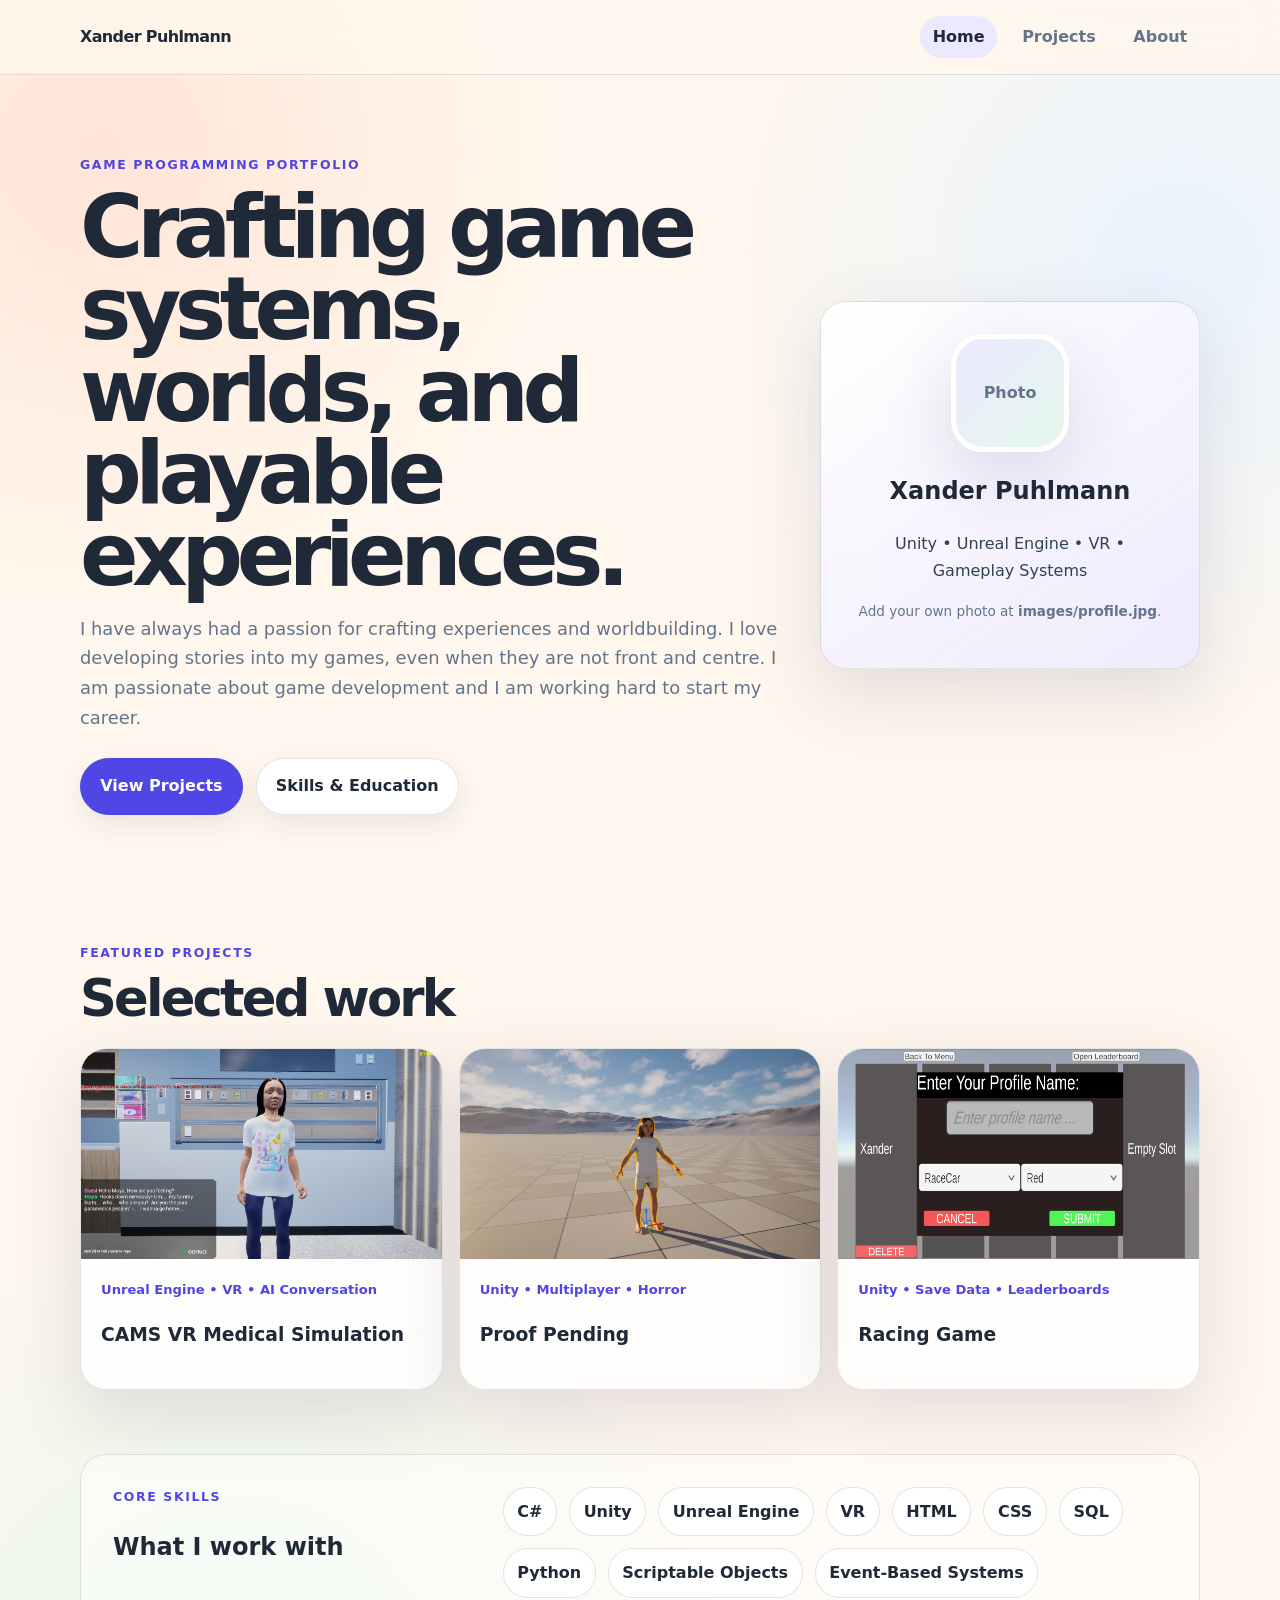
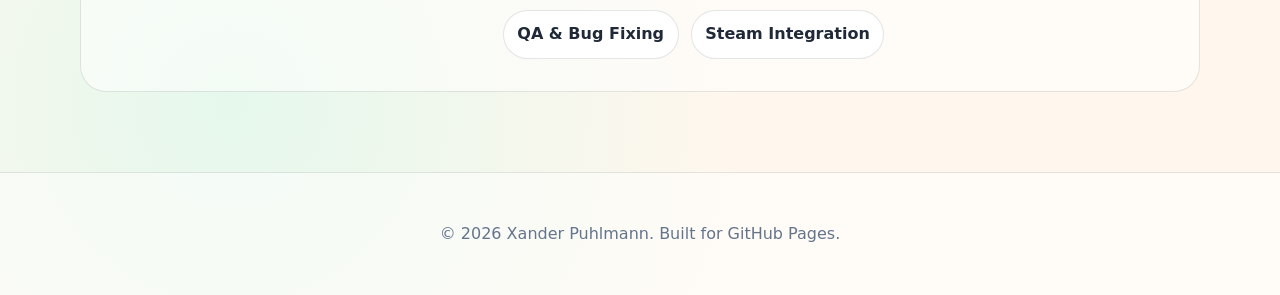
==== index.html @ f388b8b7 "Add files via upload" ====
<!DOCTYPE html>
<html lang="en">
<head>
  <meta charset="UTF-8" />
  <meta name="viewport" content="width=device-width, initial-scale=1.0" />
  <title>Xander Puhlmann | Game Programming Portfolio</title>
  <meta name="description" content="Game programming portfolio for Xander Puhlmann, featuring Unity, Unreal Engine, VR, multiplayer, and gameplay programming projects." />
  <link rel="stylesheet" href="styles.css" />
</head>
<body>
  <header class="site-header">
    <nav class="nav">
      <a class="logo" href="index.html">Xander Puhlmann</a>
      <button class="nav-toggle" aria-label="Toggle navigation">☰</button>
      <div class="nav-links">
        <a href="index.html" class="active">Home</a>
        <a href="projects.html">Projects</a>
        <a href="about.html">About</a>
      </div>
    </nav>
  </header>

  <main>
    <section class="hero">
      <div class="hero-copy">
        <p class="eyebrow">Game Programming Portfolio</p>
        <h1>Crafting game systems, worlds, and playable experiences.</h1>
        <p class="hero-text">
          I have always had a passion for crafting experiences and worldbuilding. I love developing stories
          into my games, even when they are not front and centre. I am passionate about game development and
          I am working hard to start my career.
        </p>
        <div class="button-row">
          <a class="button primary" href="projects.html">View Projects</a>
          <a class="button secondary" href="about.html">Skills & Education</a>
        </div>
      </div>

      <aside class="hero-panel">
        <div class="profile-photo">
          <img src="images/profile.jpg" alt="Photo of Xander Puhlmann" />
        </div>
        <h2>Xander Puhlmann</h2>
        <p>Unity • Unreal Engine • VR • Gameplay Systems</p>
        <p class="photo-note">Add your own photo at <strong>images/profile.jpg</strong>.</p>
      </aside>
    </section>

    <section class="section">
      <div class="section-heading">
        <p class="eyebrow">Featured Projects</p>
        <h2>Selected work</h2>
      </div>

      <div class="feature-grid">
        <a class="feature-card" href="projects.html#cams">
          <img src="images/portfolio-image-1.png" alt="CAMS VR Medical Simulation preview" />
          <div>
            <p class="tag">Unreal Engine • VR • AI Conversation</p>
            <h3>CAMS VR Medical Simulation</h3>
          </div>
        </a>

        <a class="feature-card" href="projects.html#proof-pending">
          <img src="images/portfolio-image-2.png" alt="Proof Pending game demo preview" />
          <div>
            <p class="tag">Unity • Multiplayer • Horror</p>
            <h3>Proof Pending</h3>
          </div>
        </a>

        <a class="feature-card" href="projects.html#racing">
          <img src="images/portfolio-image-6.png" alt="Racing game preview" />
          <div>
            <p class="tag">Unity • Save Data • Leaderboards</p>
            <h3>Racing Game</h3>
          </div>
        </a>
      </div>
    </section>

    <section class="section skill-preview">
      <div>
        <p class="eyebrow">Core Skills</p>
        <h2>What I work with</h2>
      </div>
      <div class="pill-grid">
        <span>C#</span>
        <span>Unity</span>
        <span>Unreal Engine</span>
        <span>VR</span>
        <span>HTML</span>
        <span>CSS</span>
        <span>SQL</span>
        <span>Python</span>
        <span>Scriptable Objects</span>
        <span>Event-Based Systems</span>
        <span>QA & Bug Fixing</span>
        <span>Steam Integration</span>
      </div>
    </section>
  </main>

  <footer class="site-footer">
    <p>© <span id="year"></span> Xander Puhlmann. Built for GitHub Pages.</p>
  </footer>

  <script src="script.js"></script>
</body>
</html>
---- styles.css ----
:root {
  --cream: #fff7ed;
  --paper: #ffffff;
  --lavender: #ece9ff;
  --sky: #e8f4ff;
  --mint: #e4f8ec;
  --peach: #ffe4d6;
  --ink: #1f2937;
  --text: #334155;
  --muted: #64748b;
  --accent: #6d5dfc;
  --accent-dark: #4f46e5;
  --dark: #111827;
  --border: rgba(31, 41, 55, 0.12);
  --shadow: 0 24px 70px rgba(61, 53, 108, 0.14);
  --radius: 26px;
  --max: 1160px;
}

* { box-sizing: border-box; }

html { scroll-behavior: smooth; }

body {
  margin: 0;
  font-family: Inter, ui-sans-serif, system-ui, -apple-system, BlinkMacSystemFont, "Segoe UI", sans-serif;
  background:
    radial-gradient(circle at 8% 8%, rgba(255, 228, 214, 0.95), transparent 28rem),
    radial-gradient(circle at 92% 14%, rgba(232, 244, 255, 0.95), transparent 30rem),
    radial-gradient(circle at 18% 90%, rgba(228, 248, 236, 0.95), transparent 32rem),
    var(--cream);
  color: var(--text);
  line-height: 1.65;
}

a { color: inherit; text-decoration: none; }

.site-header {
  position: sticky;
  top: 0;
  z-index: 20;
  background: rgba(255, 247, 237, 0.82);
  backdrop-filter: blur(18px);
  border-bottom: 1px solid var(--border);
}

.nav {
  max-width: var(--max);
  margin: 0 auto;
  padding: 1rem 1.25rem;
  display: flex;
  align-items: center;
  justify-content: space-between;
}

.logo {
  font-weight: 900;
  color: var(--ink);
  letter-spacing: -0.04em;
}

.nav-links {
  display: flex;
  align-items: center;
  gap: 0.75rem;
}

.nav-links a {
  color: var(--muted);
  font-weight: 800;
  border-radius: 999px;
  padding: 0.5rem 0.8rem;
}

.nav-links a:hover,
.nav-links a.active {
  color: var(--ink);
  background: var(--lavender);
}

.nav-toggle {
  display: none;
  border: 1px solid var(--border);
  background: var(--paper);
  border-radius: 12px;
  padding: 0.45rem 0.7rem;
  color: var(--ink);
  font-size: 1.1rem;
}

main {
  max-width: var(--max);
  margin: 0 auto;
  padding: 0 1.25rem;
}

.hero {
  min-height: 82vh;
  display: grid;
  grid-template-columns: minmax(0, 1.35fr) 380px;
  align-items: center;
  gap: 2rem;
  padding: 5rem 0 4rem;
}

.eyebrow {
  color: var(--accent-dark);
  text-transform: uppercase;
  letter-spacing: 0.13em;
  font-weight: 900;
  font-size: 0.78rem;
  margin: 0 0 0.6rem;
}

h1, h2, h3 { color: var(--ink); }

.hero h1,
.page-header h1 {
  font-size: clamp(2.5rem, 7vw, 5.4rem);
  line-height: 0.95;
  letter-spacing: -0.075em;
  margin: 0;
}

.hero-text,
.page-header p {
  max-width: 780px;
  font-size: 1.12rem;
  color: var(--muted);
}

.button-row {
  display: flex;
  gap: 0.8rem;
  flex-wrap: wrap;
  margin-top: 1.6rem;
}

.button {
  display: inline-flex;
  align-items: center;
  justify-content: center;
  border-radius: 999px;
  padding: 0.9rem 1.2rem;
  font-weight: 900;
  border: 1px solid var(--border);
  box-shadow: 0 10px 24px rgba(31, 41, 55, 0.08);
  transition: transform 0.2s ease, box-shadow 0.2s ease;
}

.button:hover {
  transform: translateY(-2px);
  box-shadow: 0 18px 38px rgba(31, 41, 55, 0.12);
}

.button.primary {
  color: white;
  background: var(--accent-dark);
  border-color: var(--accent-dark);
}

.button.secondary {
  color: var(--ink);
  background: var(--paper);
}

.hero-panel,
.feature-card,
.project-detail,
.about-card,
.skill-card {
  border: 1px solid var(--border);
  border-radius: var(--radius);
  background: rgba(255, 255, 255, 0.82);
  box-shadow: var(--shadow);
}

.hero-panel {
  padding: 2rem;
  text-align: center;
  background: linear-gradient(145deg, rgba(255,255,255,0.92), rgba(236,233,255,0.85));
}

.profile-photo {
  width: 118px;
  height: 118px;
  margin: 0 auto 1rem;
  border-radius: 32px;
  overflow: hidden;
  border: 5px solid white;
  background: linear-gradient(135deg, var(--lavender), var(--mint));
  box-shadow: var(--shadow);
  position: relative;
}

.profile-photo::after {
  content: "Photo";
  position: absolute;
  inset: 0;
  display: grid;
  place-items: center;
  color: var(--muted);
  font-weight: 900;
  z-index: 0;
}

.profile-photo img {
  width: 100%;
  height: 100%;
  object-fit: cover;
  position: relative;
  z-index: 1;
}

.profile-photo img[src="images/profile.jpg"] {
  opacity: 0;
}

.photo-note {
  font-size: 0.85rem;
  color: var(--muted);
}

.section {
  padding: 4rem 0;
}

.section-heading {
  margin-bottom: 1.5rem;
}

.section-heading h2 {
  font-size: clamp(2rem, 4vw, 3.2rem);
  line-height: 1;
  letter-spacing: -0.055em;
  margin: 0;
}

.feature-grid {
  display: grid;
  grid-template-columns: repeat(3, 1fr);
  gap: 1rem;
}

.feature-card {
  overflow: hidden;
  transition: transform 0.2s ease;
}

.feature-card:hover {
  transform: translateY(-4px);
}

.feature-card img {
  width: 100%;
  height: 210px;
  object-fit: cover;
  display: block;
}

.feature-card div {
  padding: 1.25rem;
}

.tag {
  color: var(--accent-dark);
  font-weight: 900;
  font-size: 0.82rem;
  margin: 0 0 0.35rem;
}

.skill-preview {
  display: grid;
  grid-template-columns: 0.7fr 1.3fr;
  gap: 2rem;
  align-items: start;
  background: rgba(255, 255, 255, 0.55);
  border: 1px solid var(--border);
  border-radius: var(--radius);
  padding: 2rem;
  margin-bottom: 5rem;
}

.pill-grid {
  display: flex;
  flex-wrap: wrap;
  gap: 0.75rem;
}

.pill-grid span {
  background: white;
  border: 1px solid var(--border);
  color: var(--ink);
  padding: 0.65rem 0.85rem;
  border-radius: 999px;
  font-weight: 800;
}

.page-header {
  padding: 5rem 0 2rem;
}

.project-list {
  display: grid;
  gap: 2rem;
  padding: 2rem 0 5rem;
}

.project-detail {
  display: grid;
  grid-template-columns: 1fr 1fr;
  gap: 0;
  overflow: hidden;
}

.project-detail.reverse .project-media {
  order: 2;
}

.project-media {
  display: grid;
  grid-template-columns: 1fr;
  gap: 0.7rem;
  padding: 1rem;
  background: linear-gradient(135deg, var(--sky), var(--lavender));
}

.project-media img {
  width: 100%;
  height: 245px;
  object-fit: cover;
  border-radius: 18px;
  border: 1px solid var(--border);
}

.project-media.single img {
  height: 100%;
  min-height: 420px;
}

.project-copy {
  padding: 2rem;
}

.project-copy h2 {
  font-size: clamp(1.8rem, 3vw, 2.8rem);
  letter-spacing: -0.05em;
  line-height: 1;
  margin: 0 0 1rem;
}

.project-copy p,
.project-copy li {
  color: var(--muted);
}

.project-points {
  padding-left: 1.2rem;
}

.two-column {
  display: grid;
  grid-template-columns: 1fr 1fr;
  gap: 1.5rem;
}

.about-card {
  padding: 2rem;
}

.dark-card {
  background: linear-gradient(145deg, #111827, #263142);
}

.dark-card h2,
.dark-card p {
  color: white;
}

.dark-card p:not(.eyebrow) {
  color: #dbe4ef;
}

.skill-grid {
  display: grid;
  grid-template-columns: repeat(3, 1fr);
  gap: 1rem;
}

.skill-card {
  padding: 1.35rem;
}

.skill-card:nth-child(3n+1) { background: rgba(232, 244, 255, 0.88); }
.skill-card:nth-child(3n+2) { background: rgba(255, 228, 214, 0.88); }
.skill-card:nth-child(3n+3) { background: rgba(228, 248, 236, 0.88); }

.skill-card h3 {
  margin-top: 0;
}

.skill-card p {
  color: var(--muted);
}

.site-footer {
  text-align: center;
  color: var(--muted);
  border-top: 1px solid var(--border);
  padding: 2rem 1rem;
  background: rgba(255,255,255,0.55);
}

@media (max-width: 900px) {
  .hero,
  .feature-grid,
  .skill-preview,
  .project-detail,
  .two-column,
  .skill-grid {
    grid-template-columns: 1fr;
  }

  .project-detail.reverse .project-media {
    order: 0;
  }

  .hero {
    min-height: auto;
    padding: 3rem 0;
  }

  .project-media.single img {
    min-height: 260px;
  }

  .nav-toggle {
    display: block;
  }

  .nav-links {
    display: none;
    position: absolute;
    right: 1rem;
    top: 4.25rem;
    flex-direction: column;
    align-items: stretch;
    background: white;
    border: 1px solid var(--border);
    border-radius: 16px;
    padding: 0.6rem;
    min-width: 180px;
    box-shadow: var(--shadow);
  }

  .nav-links.open {
    display: flex;
  }
}
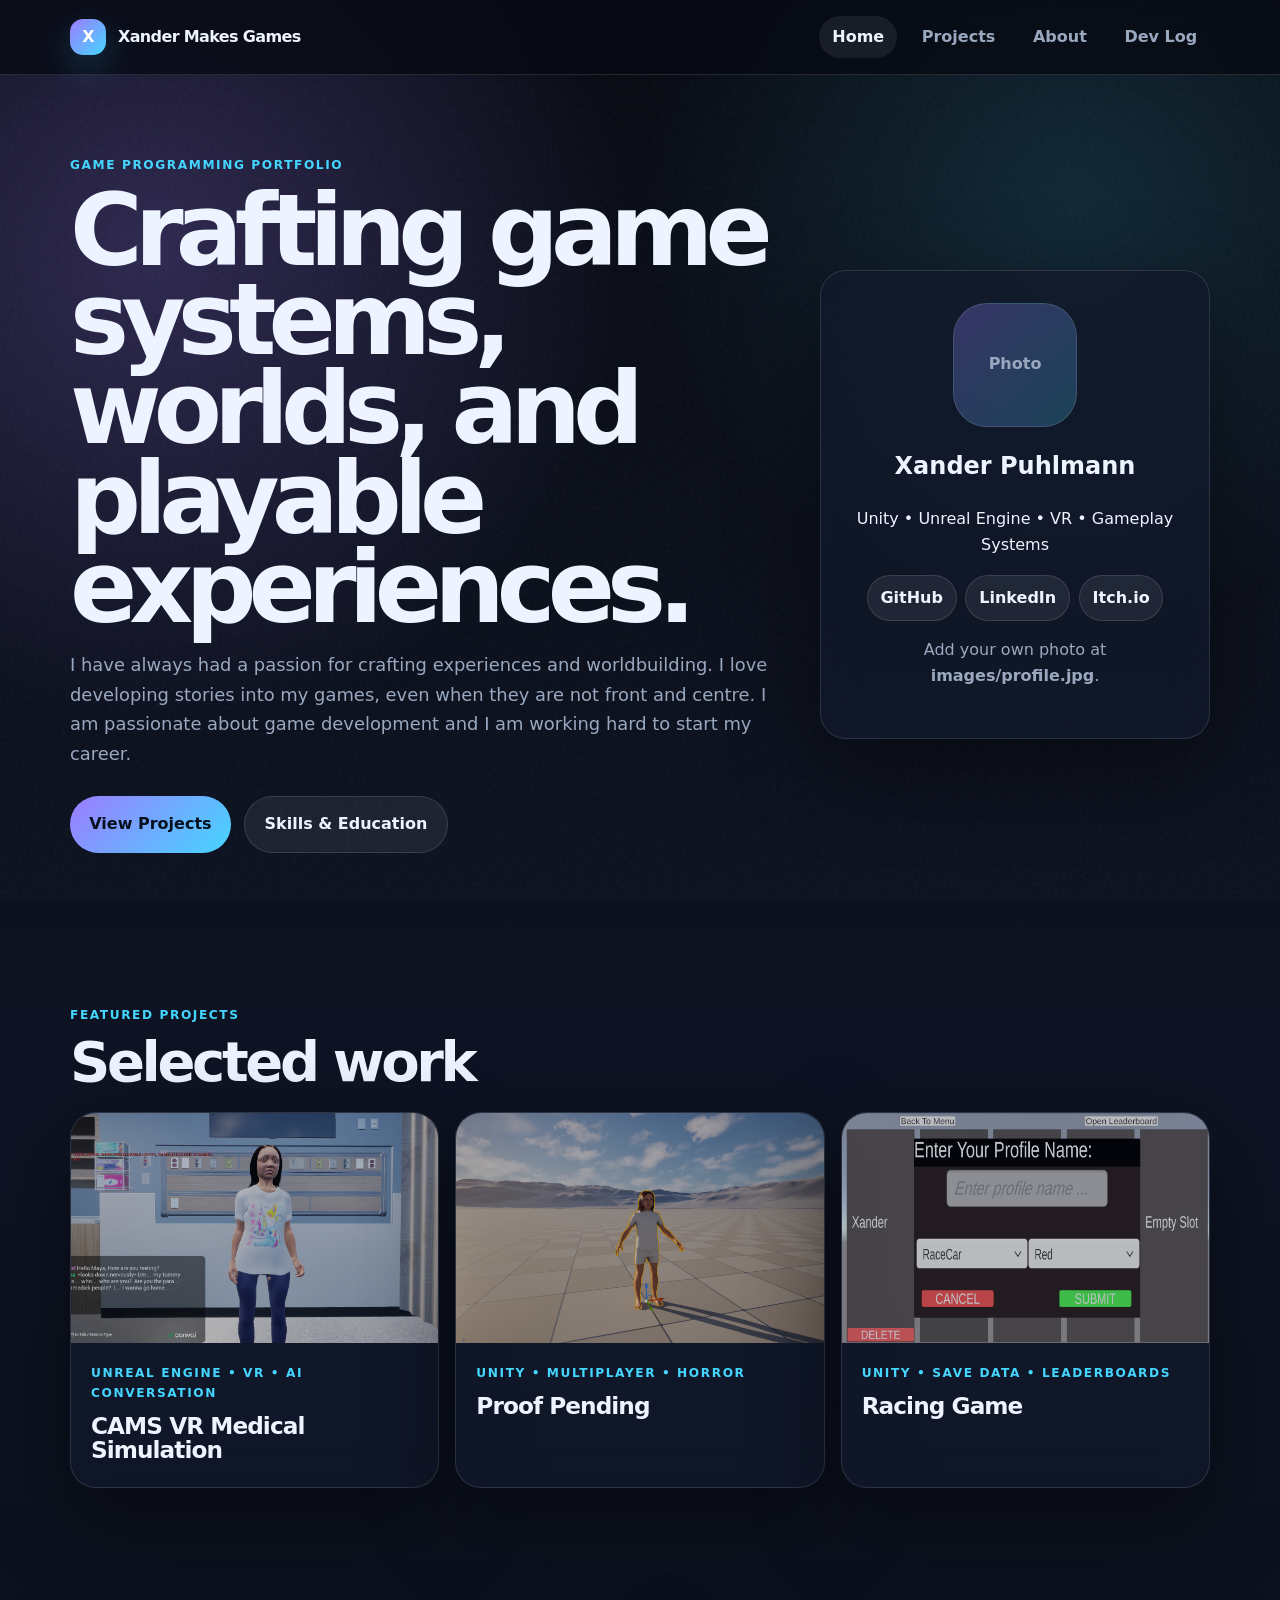
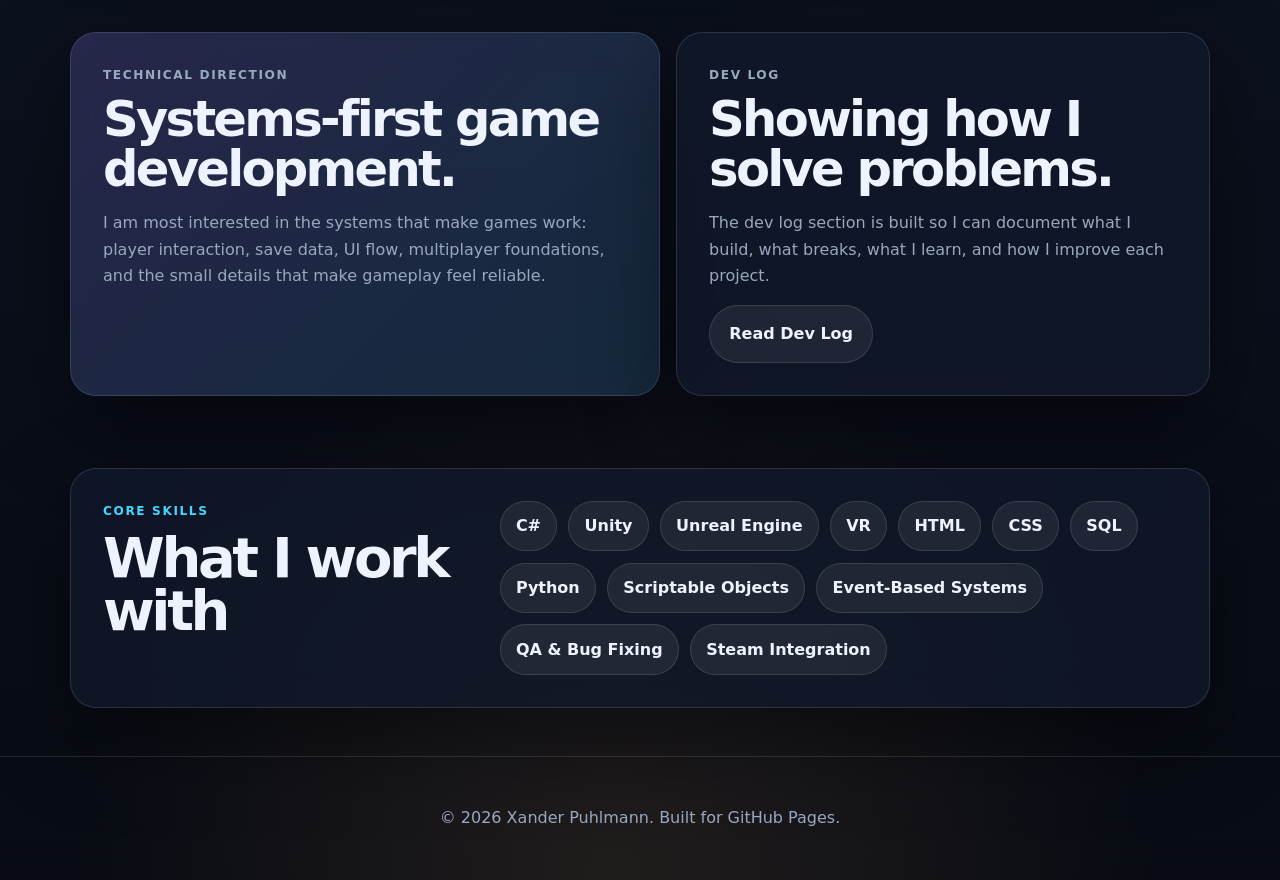
==== commit 4f95dfa6: "fixed" ====
--- a/index.html
+++ b/index.html
@@ -8,20 +8,22 @@
   <link rel="stylesheet" href="styles.css" />
 </head>
 <body>
+  <div class="noise"></div>
   <header class="site-header">
     <nav class="nav">
-      <a class="logo" href="index.html">Xander Puhlmann</a>
+      <a class="logo" href="index.html"><span class="logo-mark">X</span><span>Xander Makes Games</span></a>
       <button class="nav-toggle" aria-label="Toggle navigation">☰</button>
       <div class="nav-links">
         <a href="index.html" class="active">Home</a>
         <a href="projects.html">Projects</a>
         <a href="about.html">About</a>
+        <a href="devlog.html">Dev Log</a>
       </div>
     </nav>
   </header>
 
   <main>
-    <section class="hero">
+    <section class="hero cinematic reveal">
       <div class="hero-copy">
         <p class="eyebrow">Game Programming Portfolio</p>
         <h1>Crafting game systems, worlds, and playable experiences.</h1>
@@ -42,6 +44,7 @@
         </div>
         <h2>Xander Puhlmann</h2>
         <p>Unity • Unreal Engine • VR • Gameplay Systems</p>
+        <div class="profile-links"><a href="#">GitHub</a><a href="#">LinkedIn</a><a href="#">Itch.io</a></div>
         <p class="photo-note">Add your own photo at <strong>images/profile.jpg</strong>.</p>
       </aside>
     </section>
@@ -79,7 +82,21 @@
       </div>
     </section>
 
-    <section class="section skill-preview">
+    <section class="section two-panel reveal">
+      <div class="panel dark-panel">
+        <p class="eyebrow">Technical Direction</p>
+        <h2>Systems-first game development.</h2>
+        <p>I am most interested in the systems that make games work: player interaction, save data, UI flow, multiplayer foundations, and the small details that make gameplay feel reliable.</p>
+      </div>
+      <div class="panel">
+        <p class="eyebrow">Dev Log</p>
+        <h2>Showing how I solve problems.</h2>
+        <p>The dev log section is built so I can document what I build, what breaks, what I learn, and how I improve each project.</p>
+        <a class="button secondary" href="devlog.html">Read Dev Log</a>
+      </div>
+    </section>
+
+    <section class="section skill-preview reveal">
       <div>
         <p class="eyebrow">Core Skills</p>
         <h2>What I work with</h2>
--- a/styles.css
+++ b/styles.css
@@ -1,459 +1 @@
-:root {
-  --cream: #fff7ed;
-  --paper: #ffffff;
-  --lavender: #ece9ff;
-  --sky: #e8f4ff;
-  --mint: #e4f8ec;
-  --peach: #ffe4d6;
-  --ink: #1f2937;
-  --text: #334155;
-  --muted: #64748b;
-  --accent: #6d5dfc;
-  --accent-dark: #4f46e5;
-  --dark: #111827;
-  --border: rgba(31, 41, 55, 0.12);
-  --shadow: 0 24px 70px rgba(61, 53, 108, 0.14);
-  --radius: 26px;
-  --max: 1160px;
-}
-
-* { box-sizing: border-box; }
-
-html { scroll-behavior: smooth; }
-
-body {
-  margin: 0;
-  font-family: Inter, ui-sans-serif, system-ui, -apple-system, BlinkMacSystemFont, "Segoe UI", sans-serif;
-  background:
-    radial-gradient(circle at 8% 8%, rgba(255, 228, 214, 0.95), transparent 28rem),
-    radial-gradient(circle at 92% 14%, rgba(232, 244, 255, 0.95), transparent 30rem),
-    radial-gradient(circle at 18% 90%, rgba(228, 248, 236, 0.95), transparent 32rem),
-    var(--cream);
-  color: var(--text);
-  line-height: 1.65;
-}
-
-a { color: inherit; text-decoration: none; }
-
-.site-header {
-  position: sticky;
-  top: 0;
-  z-index: 20;
-  background: rgba(255, 247, 237, 0.82);
-  backdrop-filter: blur(18px);
-  border-bottom: 1px solid var(--border);
-}
-
-.nav {
-  max-width: var(--max);
-  margin: 0 auto;
-  padding: 1rem 1.25rem;
-  display: flex;
-  align-items: center;
-  justify-content: space-between;
-}
-
-.logo {
-  font-weight: 900;
-  color: var(--ink);
-  letter-spacing: -0.04em;
-}
-
-.nav-links {
-  display: flex;
-  align-items: center;
-  gap: 0.75rem;
-}
-
-.nav-links a {
-  color: var(--muted);
-  font-weight: 800;
-  border-radius: 999px;
-  padding: 0.5rem 0.8rem;
-}
-
-.nav-links a:hover,
-.nav-links a.active {
-  color: var(--ink);
-  background: var(--lavender);
-}
-
-.nav-toggle {
-  display: none;
-  border: 1px solid var(--border);
-  background: var(--paper);
-  border-radius: 12px;
-  padding: 0.45rem 0.7rem;
-  color: var(--ink);
-  font-size: 1.1rem;
-}
-
-main {
-  max-width: var(--max);
-  margin: 0 auto;
-  padding: 0 1.25rem;
-}
-
-.hero {
-  min-height: 82vh;
-  display: grid;
-  grid-template-columns: minmax(0, 1.35fr) 380px;
-  align-items: center;
-  gap: 2rem;
-  padding: 5rem 0 4rem;
-}
-
-.eyebrow {
-  color: var(--accent-dark);
-  text-transform: uppercase;
-  letter-spacing: 0.13em;
-  font-weight: 900;
-  font-size: 0.78rem;
-  margin: 0 0 0.6rem;
-}
-
-h1, h2, h3 { color: var(--ink); }
-
-.hero h1,
-.page-header h1 {
-  font-size: clamp(2.5rem, 7vw, 5.4rem);
-  line-height: 0.95;
-  letter-spacing: -0.075em;
-  margin: 0;
-}
-
-.hero-text,
-.page-header p {
-  max-width: 780px;
-  font-size: 1.12rem;
-  color: var(--muted);
-}
-
-.button-row {
-  display: flex;
-  gap: 0.8rem;
-  flex-wrap: wrap;
-  margin-top: 1.6rem;
-}
-
-.button {
-  display: inline-flex;
-  align-items: center;
-  justify-content: center;
-  border-radius: 999px;
-  padding: 0.9rem 1.2rem;
-  font-weight: 900;
-  border: 1px solid var(--border);
-  box-shadow: 0 10px 24px rgba(31, 41, 55, 0.08);
-  transition: transform 0.2s ease, box-shadow 0.2s ease;
-}
-
-.button:hover {
-  transform: translateY(-2px);
-  box-shadow: 0 18px 38px rgba(31, 41, 55, 0.12);
-}
-
-.button.primary {
-  color: white;
-  background: var(--accent-dark);
-  border-color: var(--accent-dark);
-}
-
-.button.secondary {
-  color: var(--ink);
-  background: var(--paper);
-}
-
-.hero-panel,
-.feature-card,
-.project-detail,
-.about-card,
-.skill-card {
-  border: 1px solid var(--border);
-  border-radius: var(--radius);
-  background: rgba(255, 255, 255, 0.82);
-  box-shadow: var(--shadow);
-}
-
-.hero-panel {
-  padding: 2rem;
-  text-align: center;
-  background: linear-gradient(145deg, rgba(255,255,255,0.92), rgba(236,233,255,0.85));
-}
-
-.profile-photo {
-  width: 118px;
-  height: 118px;
-  margin: 0 auto 1rem;
-  border-radius: 32px;
-  overflow: hidden;
-  border: 5px solid white;
-  background: linear-gradient(135deg, var(--lavender), var(--mint));
-  box-shadow: var(--shadow);
-  position: relative;
-}
-
-.profile-photo::after {
-  content: "Photo";
-  position: absolute;
-  inset: 0;
-  display: grid;
-  place-items: center;
-  color: var(--muted);
-  font-weight: 900;
-  z-index: 0;
-}
-
-.profile-photo img {
-  width: 100%;
-  height: 100%;
-  object-fit: cover;
-  position: relative;
-  z-index: 1;
-}
-
-.profile-photo img[src="images/profile.jpg"] {
-  opacity: 0;
-}
-
-.photo-note {
-  font-size: 0.85rem;
-  color: var(--muted);
-}
-
-.section {
-  padding: 4rem 0;
-}
-
-.section-heading {
-  margin-bottom: 1.5rem;
-}
-
-.section-heading h2 {
-  font-size: clamp(2rem, 4vw, 3.2rem);
-  line-height: 1;
-  letter-spacing: -0.055em;
-  margin: 0;
-}
-
-.feature-grid {
-  display: grid;
-  grid-template-columns: repeat(3, 1fr);
-  gap: 1rem;
-}
-
-.feature-card {
-  overflow: hidden;
-  transition: transform 0.2s ease;
-}
-
-.feature-card:hover {
-  transform: translateY(-4px);
-}
-
-.feature-card img {
-  width: 100%;
-  height: 210px;
-  object-fit: cover;
-  display: block;
-}
-
-.feature-card div {
-  padding: 1.25rem;
-}
-
-.tag {
-  color: var(--accent-dark);
-  font-weight: 900;
-  font-size: 0.82rem;
-  margin: 0 0 0.35rem;
-}
-
-.skill-preview {
-  display: grid;
-  grid-template-columns: 0.7fr 1.3fr;
-  gap: 2rem;
-  align-items: start;
-  background: rgba(255, 255, 255, 0.55);
-  border: 1px solid var(--border);
-  border-radius: var(--radius);
-  padding: 2rem;
-  margin-bottom: 5rem;
-}
-
-.pill-grid {
-  display: flex;
-  flex-wrap: wrap;
-  gap: 0.75rem;
-}
-
-.pill-grid span {
-  background: white;
-  border: 1px solid var(--border);
-  color: var(--ink);
-  padding: 0.65rem 0.85rem;
-  border-radius: 999px;
-  font-weight: 800;
-}
-
-.page-header {
-  padding: 5rem 0 2rem;
-}
-
-.project-list {
-  display: grid;
-  gap: 2rem;
-  padding: 2rem 0 5rem;
-}
-
-.project-detail {
-  display: grid;
-  grid-template-columns: 1fr 1fr;
-  gap: 0;
-  overflow: hidden;
-}
-
-.project-detail.reverse .project-media {
-  order: 2;
-}
-
-.project-media {
-  display: grid;
-  grid-template-columns: 1fr;
-  gap: 0.7rem;
-  padding: 1rem;
-  background: linear-gradient(135deg, var(--sky), var(--lavender));
-}
-
-.project-media img {
-  width: 100%;
-  height: 245px;
-  object-fit: cover;
-  border-radius: 18px;
-  border: 1px solid var(--border);
-}
-
-.project-media.single img {
-  height: 100%;
-  min-height: 420px;
-}
-
-.project-copy {
-  padding: 2rem;
-}
-
-.project-copy h2 {
-  font-size: clamp(1.8rem, 3vw, 2.8rem);
-  letter-spacing: -0.05em;
-  line-height: 1;
-  margin: 0 0 1rem;
-}
-
-.project-copy p,
-.project-copy li {
-  color: var(--muted);
-}
-
-.project-points {
-  padding-left: 1.2rem;
-}
-
-.two-column {
-  display: grid;
-  grid-template-columns: 1fr 1fr;
-  gap: 1.5rem;
-}
-
-.about-card {
-  padding: 2rem;
-}
-
-.dark-card {
-  background: linear-gradient(145deg, #111827, #263142);
-}
-
-.dark-card h2,
-.dark-card p {
-  color: white;
-}
-
-.dark-card p:not(.eyebrow) {
-  color: #dbe4ef;
-}
-
-.skill-grid {
-  display: grid;
-  grid-template-columns: repeat(3, 1fr);
-  gap: 1rem;
-}
-
-.skill-card {
-  padding: 1.35rem;
-}
-
-.skill-card:nth-child(3n+1) { background: rgba(232, 244, 255, 0.88); }
-.skill-card:nth-child(3n+2) { background: rgba(255, 228, 214, 0.88); }
-.skill-card:nth-child(3n+3) { background: rgba(228, 248, 236, 0.88); }
-
-.skill-card h3 {
-  margin-top: 0;
-}
-
-.skill-card p {
-  color: var(--muted);
-}
-
-.site-footer {
-  text-align: center;
-  color: var(--muted);
-  border-top: 1px solid var(--border);
-  padding: 2rem 1rem;
-  background: rgba(255,255,255,0.55);
-}
-
-@media (max-width: 900px) {
-  .hero,
-  .feature-grid,
-  .skill-preview,
-  .project-detail,
-  .two-column,
-  .skill-grid {
-    grid-template-columns: 1fr;
-  }
-
-  .project-detail.reverse .project-media {
-    order: 0;
-  }
-
-  .hero {
-    min-height: auto;
-    padding: 3rem 0;
-  }
-
-  .project-media.single img {
-    min-height: 260px;
-  }
-
-  .nav-toggle {
-    display: block;
-  }
-
-  .nav-links {
-    display: none;
-    position: absolute;
-    right: 1rem;
-    top: 4.25rem;
-    flex-direction: column;
-    align-items: stretch;
-    background: white;
-    border: 1px solid var(--border);
-    border-radius: 16px;
-    padding: 0.6rem;
-    min-width: 180px;
-    box-shadow: var(--shadow);
-  }
-
-  .nav-links.open {
-    display: flex;
-  }
-}
+:root{--bg:#070a12;--bg2:#0e1424;--surface:rgba(17,25,43,.78);--surface2:#121a2b;--text:#eef4ff;--muted:#9aa8bf;--accent:#9d7cff;--accent2:#45d6ff;--accent3:#ffb86b;--border:rgba(255,255,255,.12);--shadow:0 30px 90px rgba(0,0,0,.45);--radius:26px;--max:1180px}*{box-sizing:border-box}html{scroll-behavior:smooth}body{margin:0;font-family:Inter,ui-sans-serif,system-ui,-apple-system,BlinkMacSystemFont,"Segoe UI",sans-serif;background:radial-gradient(circle at 12% 10%,rgba(157,124,255,.25),transparent 30rem),radial-gradient(circle at 84% 8%,rgba(69,214,255,.14),transparent 27rem),radial-gradient(circle at 48% 100%,rgba(255,184,107,.10),transparent 34rem),linear-gradient(180deg,var(--bg),var(--bg2) 45%,#080b13);color:var(--text);line-height:1.65;min-height:100vh}.noise{position:fixed;inset:0;pointer-events:none;opacity:.035;z-index:0;background-image:url("data:image/svg+xml,%3Csvg viewBox='0 0 256 256' xmlns='http://www.w3.org/2000/svg'%3E%3Cfilter id='n'%3E%3CfeTurbulence type='fractalNoise' baseFrequency='0.9' numOctaves='4' stitchTiles='stitch'/%3E%3C/filter%3E%3Crect width='100%25' height='100%25' filter='url(%23n)'/%3E%3C/svg%3E")}a{color:inherit;text-decoration:none}img{max-width:100%}.site-header{position:sticky;top:0;z-index:50;background:rgba(7,10,18,.78);backdrop-filter:blur(18px);border-bottom:1px solid var(--border)}.nav{max-width:var(--max);margin:0 auto;padding:1rem 1.25rem;display:flex;justify-content:space-between;align-items:center}.logo{display:inline-flex;align-items:center;gap:.75rem;font-weight:900;letter-spacing:-.04em}.logo-mark{width:36px;height:36px;border-radius:13px;display:inline-grid;place-items:center;background:linear-gradient(135deg,var(--accent),var(--accent2));color:white;box-shadow:0 12px 34px rgba(69,214,255,.22)}.nav-links{display:flex;gap:.75rem;align-items:center}.nav-links a{color:var(--muted);font-weight:800;padding:.5rem .8rem;border-radius:999px}.nav-links a:hover,.nav-links a.active{color:var(--text);background:rgba(255,255,255,.07)}.nav-toggle{display:none;color:var(--text);background:rgba(255,255,255,.07);border:1px solid var(--border);border-radius:12px;padding:.45rem .7rem;font-size:1.1rem}main{max-width:var(--max);margin:0 auto;padding:0 1.25rem;position:relative;z-index:1}.hero{min-height:86vh;display:grid;grid-template-columns:minmax(0,1.35fr) 390px;align-items:center;gap:2rem;padding:5rem 0}.hero-copy,.section-heading,.page-header{position:relative}.eyebrow,.tag{color:var(--accent2);text-transform:uppercase;letter-spacing:.13em;font-weight:900;font-size:.76rem;margin:0 0 .65rem}.hero h1,.page-header h1{font-size:clamp(2.8rem,8vw,6.2rem);line-height:.9;letter-spacing:-.08em;margin:0}.hero-text,.page-header p{color:var(--muted);font-size:1.12rem;max-width:760px}.button-row{display:flex;gap:.85rem;flex-wrap:wrap;margin-top:1.7rem}.button{display:inline-flex;justify-content:center;align-items:center;padding:.9rem 1.2rem;border-radius:999px;font-weight:900;border:1px solid var(--border);transition:transform .2s ease}.button:hover{transform:translateY(-3px)}.button.primary{background:linear-gradient(135deg,var(--accent),var(--accent2));color:#07101f;border:none}.button.secondary{background:rgba(255,255,255,.07);color:var(--text)}.hero-panel,.feature-card,.project-detail,.info-box,.skill-card,.timeline-item,.panel,.project-showcase,.about-card,.log-card,.skill-preview{background:var(--surface);border:1px solid var(--border);border-radius:var(--radius);box-shadow:var(--shadow);backdrop-filter:blur(20px)}.hero-panel{padding:2rem;text-align:center}.profile-photo{width:124px;height:124px;margin:0 auto 1rem;border-radius:34px;overflow:hidden;background:linear-gradient(135deg,rgba(157,124,255,.28),rgba(69,214,255,.22));border:1px solid var(--border);position:relative}.profile-photo:after{content:"Photo";position:absolute;inset:0;display:grid;place-items:center;color:var(--muted);font-weight:900}.profile-photo img{width:100%;height:100%;object-fit:cover;position:relative;z-index:2}.profile-photo img[src="images/profile.jpg"]{opacity:0}.photo-note,.muted,.card p,.skill-card p,.timeline-item p,.info-box li,.project-copy p,.project-copy li,.project-info p,.breakdown-grid p,.log-card p,.log-card li{color:var(--muted)}.profile-links{display:flex;justify-content:center;flex-wrap:wrap;gap:.55rem;margin:1rem 0}.profile-links a{color:var(--text);background:rgba(255,255,255,.07);border:1px solid var(--border);padding:.55rem .8rem;border-radius:999px;font-weight:800}.section{padding:4.5rem 0}.section-heading{margin-bottom:1.5rem}.section-heading h2,.skill-preview h2{font-size:clamp(2rem,4.5vw,3.5rem);line-height:.95;letter-spacing:-.06em;margin:0}.feature-grid,.featured-grid{display:grid;grid-template-columns:repeat(3,1fr);gap:1rem}.feature-card{overflow:hidden;transition:transform .2s ease,border .2s ease}.feature-card:hover{transform:translateY(-4px);border-color:rgba(69,214,255,.45)}.feature-card img{width:100%;height:230px;object-fit:cover;display:block;opacity:.74}.feature-card div{padding:1.25rem}.feature-card h3{font-size:1.45rem;line-height:1.05;margin:.25rem 0;letter-spacing:-.04em}.skill-preview{display:grid;grid-template-columns:.7fr 1.3fr;gap:2rem;align-items:start;padding:2rem;margin-bottom:3rem}.pill-grid{display:flex;flex-wrap:wrap;gap:.7rem}.pill-grid span{padding:.7rem .95rem;border-radius:999px;background:rgba(255,255,255,.07);border:1px solid var(--border);font-weight:850}.two-panel{display:grid;grid-template-columns:1.05fr .95fr;gap:1rem}.panel{padding:2rem}.dark-panel{background:linear-gradient(135deg,rgba(157,124,255,.16),rgba(69,214,255,.10)),var(--surface)}.panel h2{font-size:clamp(1.8rem,4vw,3.1rem);line-height:1;letter-spacing:-.055em;margin:0 0 1rem}.panel p{color:var(--muted)}.page-header{padding:5rem 0 2rem}.project-list{display:grid;gap:2rem;padding:2rem 0 5rem}.project-detail{display:grid;grid-template-columns:1fr 1fr;overflow:hidden}.project-detail.reverse .project-media{order:2}.project-media{display:grid;gap:.75rem;padding:1rem;background:radial-gradient(circle at 20% 20%,rgba(157,124,255,.20),transparent 20rem),rgba(255,255,255,.03)}.project-media img{width:100%;height:260px;object-fit:cover;border-radius:18px;border:1px solid var(--border)}.project-media.single img{height:100%;min-height:420px}.project-copy{padding:2rem}.project-copy h2{font-size:clamp(2rem,4vw,3.4rem);line-height:.95;letter-spacing:-.06em;margin:0 0 1rem}.breakdown-grid{display:grid;grid-template-columns:1fr;gap:.75rem;margin:1.5rem 0}.breakdown-grid div{border:1px solid var(--border);border-radius:18px;padding:1rem;background:rgba(255,255,255,.045)}.breakdown-grid h3{margin:0 0 .25rem}.two-column{display:grid;grid-template-columns:1fr 1fr;gap:1.5rem}.about-card{padding:2rem}.dark-card{background:linear-gradient(145deg,#111827,#263142)}.skill-grid{display:grid;grid-template-columns:repeat(3,1fr);gap:1rem}.skill-card{padding:1.35rem}.skill-card h3{margin-top:0}.timeline{display:grid;gap:1rem}.timeline-item{padding:1.5rem}.log-list{display:grid;gap:1rem;padding:2rem 0 5rem}.log-card{padding:2rem}.log-card h2{font-size:clamp(1.6rem,3vw,2.4rem);letter-spacing:-.05em;margin:0 0 .8rem}.site-footer{text-align:center;color:var(--muted);border-top:1px solid var(--border);padding:2rem 1rem;position:relative;z-index:1}.reveal{opacity:0;transform:translateY(24px);transition:opacity .65s ease,transform .65s ease}.reveal.visible{opacity:1;transform:translateY(0)}@media(max-width:920px){.hero,.feature-grid,.skill-preview,.two-panel,.project-detail,.two-column,.skill-grid{grid-template-columns:1fr}.hero{min-height:auto;padding:3rem 0}.project-detail.reverse .project-media{order:0}.project-media.single img{min-height:260px}.nav-toggle{display:block}.nav-links{display:none;position:absolute;top:4.25rem;right:1rem;min-width:190px;flex-direction:column;align-items:stretch;background:rgba(16,23,38,.98);border:1px solid var(--border);border-radius:18px;padding:.65rem;box-shadow:var(--shadow)}.nav-links.open{display:flex}}
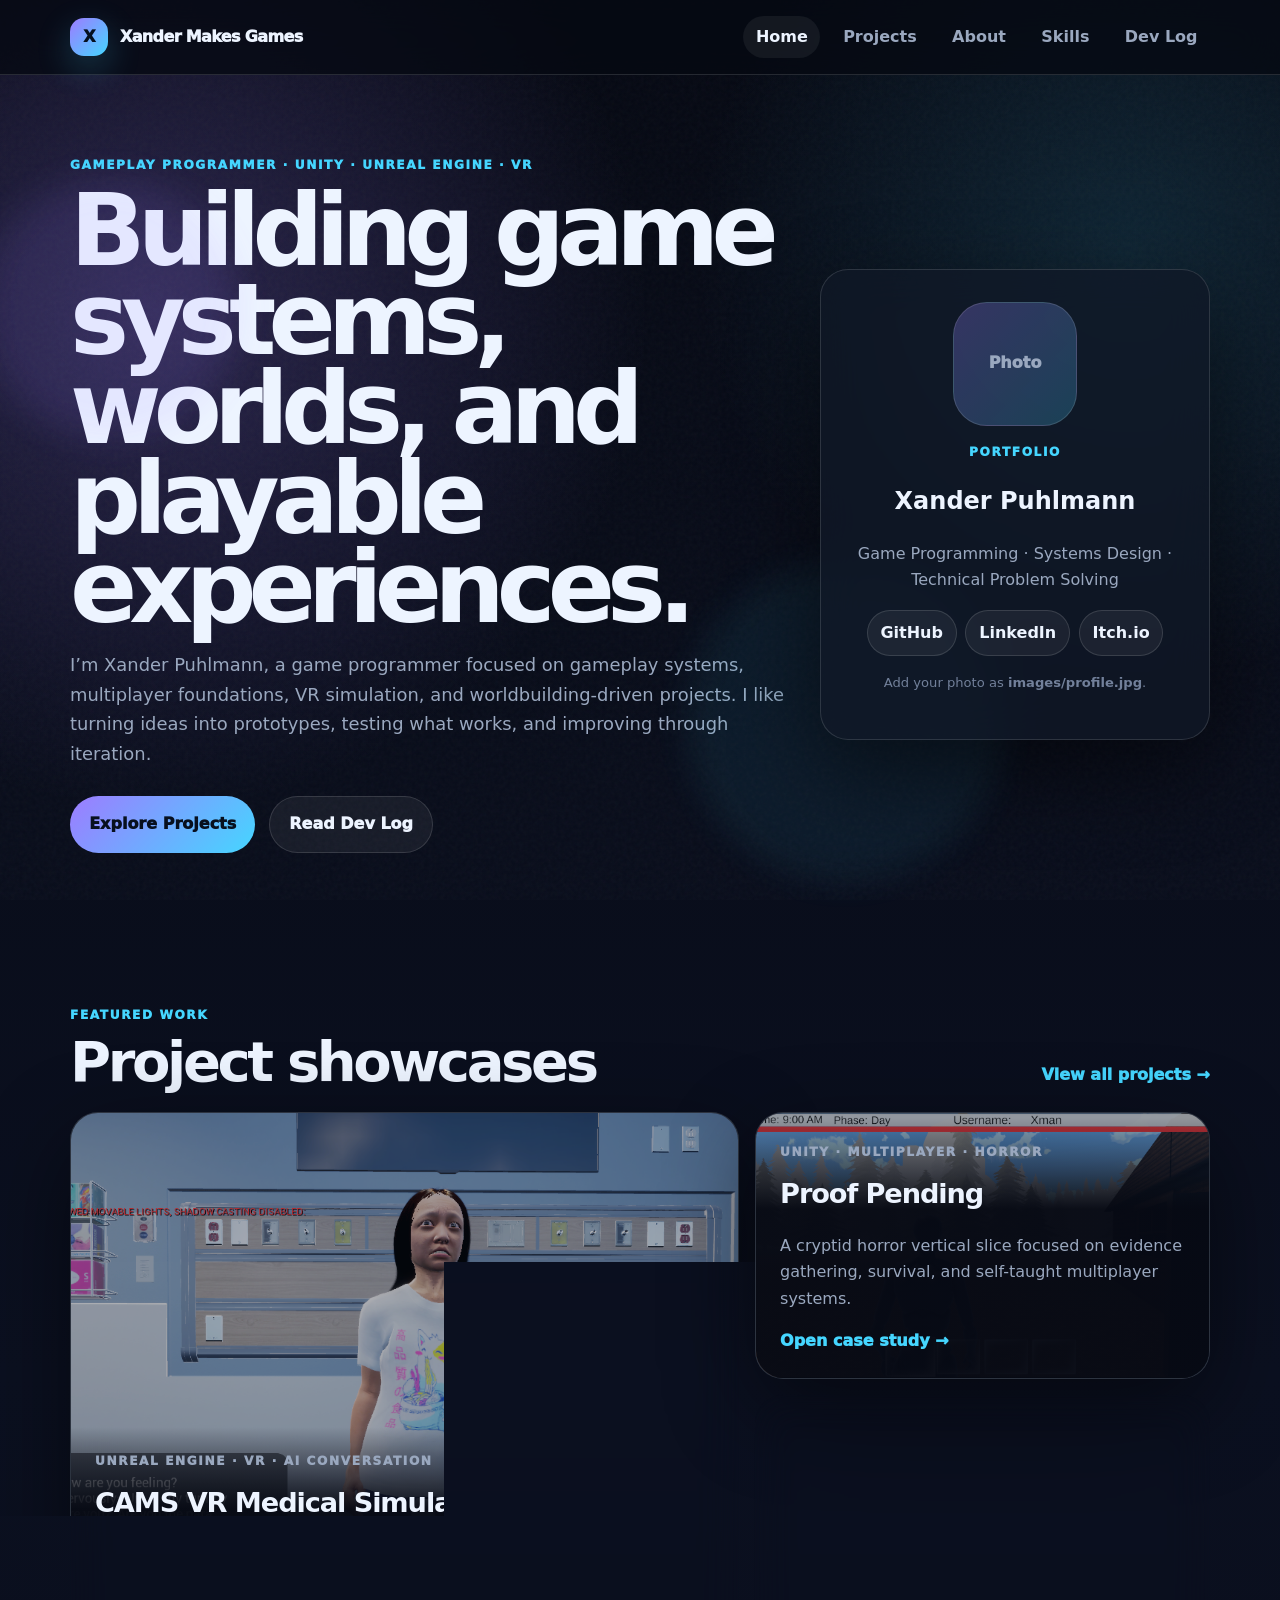
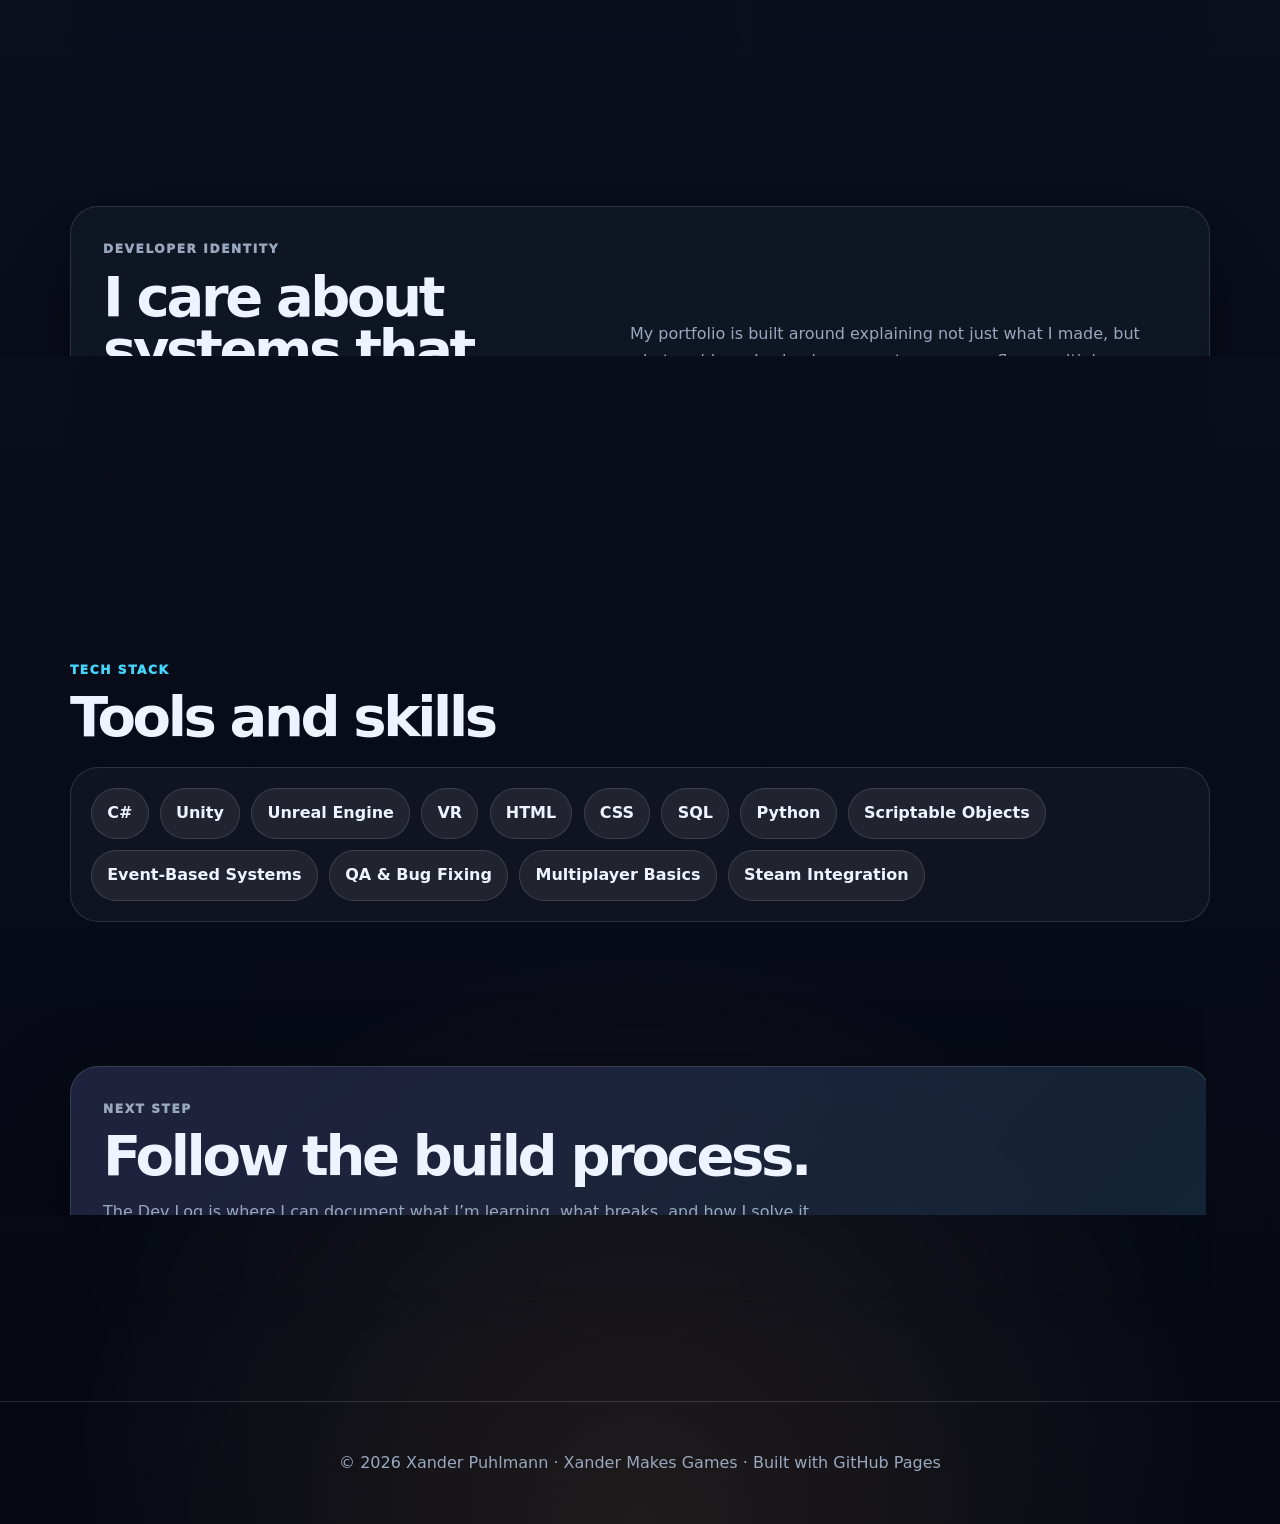
==== commit a3898780: "New look" ====
--- a/index.html
+++ b/index.html
@@ -3,125 +3,144 @@
 <head>
   <meta charset="UTF-8" />
   <meta name="viewport" content="width=device-width, initial-scale=1.0" />
-  <title>Xander Puhlmann | Game Programming Portfolio</title>
-  <meta name="description" content="Game programming portfolio for Xander Puhlmann, featuring Unity, Unreal Engine, VR, multiplayer, and gameplay programming projects." />
+  <title>Xander Makes Games | Gameplay Programming Portfolio</title>
+  <meta name="description" content="A cinematic game programming portfolio for Xander Puhlmann." />
+  <link rel="icon" href="images/favicon.svg" type="image/svg+xml" />
   <link rel="stylesheet" href="styles.css" />
 </head>
 <body>
   <div class="noise"></div>
   <header class="site-header">
-    <nav class="nav">
-      <a class="logo" href="index.html"><span class="logo-mark">X</span><span>Xander Makes Games</span></a>
-      <button class="nav-toggle" aria-label="Toggle navigation">☰</button>
-      <div class="nav-links">
-        <a href="index.html" class="active">Home</a>
-        <a href="projects.html">Projects</a>
-        <a href="about.html">About</a>
-        <a href="devlog.html">Dev Log</a>
-      </div>
-    </nav>
-  </header>
+  <nav class="nav">
+    <a class="logo" href="index.html" class="active" aria-label="Xander Makes Games home">
+      <span class="logo-mark">X</span>
+      <span>Xander Makes Games</span>
+    </a>
+    <button class="nav-toggle" aria-label="Toggle navigation">☰</button>
+    <div class="nav-links">
+      <a href="index.html" class="active">Home</a>
+      <a href="projects.html">Projects</a>
+      <a href="about.html">About</a>
+      <a href="skills.html">Skills</a>
+      <a href="devlog.html">Dev Log</a>
+    </div>
+  </nav>
+</header>
+  <main>
 
-  <main>
     <section class="hero cinematic reveal">
+      <div class="hero-light hero-light-a"></div>
+      <div class="hero-light hero-light-b"></div>
       <div class="hero-copy">
-        <p class="eyebrow">Game Programming Portfolio</p>
-        <h1>Crafting game systems, worlds, and playable experiences.</h1>
+        <p class="eyebrow">Gameplay Programmer · Unity · Unreal Engine · VR</p>
+        <h1>Building game systems, worlds, and playable experiences.</h1>
         <p class="hero-text">
-          I have always had a passion for crafting experiences and worldbuilding. I love developing stories
-          into my games, even when they are not front and centre. I am passionate about game development and
-          I am working hard to start my career.
+          I’m Xander Puhlmann, a game programmer focused on gameplay systems, multiplayer foundations,
+          VR simulation, and worldbuilding-driven projects. I like turning ideas into prototypes, testing what works,
+          and improving through iteration.
         </p>
         <div class="button-row">
-          <a class="button primary" href="projects.html">View Projects</a>
-          <a class="button secondary" href="about.html">Skills & Education</a>
+          <a class="button primary" href="projects.html">Explore Projects</a>
+          <a class="button ghost" href="devlog.html">Read Dev Log</a>
         </div>
       </div>
 
-      <aside class="hero-panel">
+      <aside class="hero-card">
         <div class="profile-photo">
           <img src="images/profile.jpg" alt="Photo of Xander Puhlmann" />
         </div>
+        <p class="mini-label">Portfolio</p>
         <h2>Xander Puhlmann</h2>
-        <p>Unity • Unreal Engine • VR • Gameplay Systems</p>
-        <div class="profile-links"><a href="#">GitHub</a><a href="#">LinkedIn</a><a href="#">Itch.io</a></div>
-        <p class="photo-note">Add your own photo at <strong>images/profile.jpg</strong>.</p>
+        <p class="muted">Game Programming · Systems Design · Technical Problem Solving</p>
+        <div class="profile-links">
+          <a href="#" title="Replace with your GitHub link">GitHub</a>
+          <a href="#" title="Replace with your LinkedIn link">LinkedIn</a>
+          <a href="#" title="Replace with your Itch.io link">Itch.io</a>
+        </div>
+        <p class="tiny-note">Add your photo as <strong>images/profile.jpg</strong>.</p>
       </aside>
     </section>
 
-    <section class="section">
-      <div class="section-heading">
-        <p class="eyebrow">Featured Projects</p>
-        <h2>Selected work</h2>
+    <section class="section reveal">
+      <div class="section-heading split">
+        <div>
+          <p class="eyebrow">Featured Work</p>
+          <h2>Project showcases</h2>
+        </div>
+        <a class="text-link" href="projects.html">View all projects →</a>
       </div>
 
-      <div class="feature-grid">
-        <a class="feature-card" href="projects.html#cams">
+      <div class="featured-grid">
+        <article class="featured-card large">
           <img src="images/portfolio-image-1.png" alt="CAMS VR Medical Simulation preview" />
-          <div>
-            <p class="tag">Unreal Engine • VR • AI Conversation</p>
+          <div class="featured-content">
+            <p class="tag">Unreal Engine · VR · AI Conversation</p>
             <h3>CAMS VR Medical Simulation</h3>
+            <p>NAIT capstone proof of concept for immersive medical simulation using a digital twin facility and dynamic AI conversation.</p>
+            <a href="projects/cams-vr.html">Open case study →</a>
           </div>
-        </a>
+        </article>
 
-        <a class="feature-card" href="projects.html#proof-pending">
-          <img src="images/portfolio-image-2.png" alt="Proof Pending game demo preview" />
-          <div>
-            <p class="tag">Unity • Multiplayer • Horror</p>
+        <article class="featured-card">
+          <img src="images/portfolio-image-3.png" alt="Proof Pending preview" />
+          <div class="featured-content">
+            <p class="tag">Unity · Multiplayer · Horror</p>
             <h3>Proof Pending</h3>
+            <p>A cryptid horror vertical slice focused on evidence gathering, survival, and self-taught multiplayer systems.</p>
+            <a href="projects/proof-pending.html">Open case study →</a>
           </div>
-        </a>
+        </article>
 
-        <a class="feature-card" href="projects.html#racing">
-          <img src="images/portfolio-image-6.png" alt="Racing game preview" />
-          <div>
-            <p class="tag">Unity • Save Data • Leaderboards</p>
+        <article class="featured-card">
+          <img src="images/portfolio-image-6.png" alt="Racing Game preview" />
+          <div class="featured-content">
+            <p class="tag">Unity · Save Data · Ghost Car</p>
             <h3>Racing Game</h3>
+            <p>A racing prototype focused on profile creation, best times, leaderboards, and ghost car playback.</p>
+            <a href="projects/racing-game.html">Open case study →</a>
           </div>
-        </a>
+        </article>
       </div>
     </section>
 
-    <section class="section two-panel reveal">
-      <div class="panel dark-panel">
-        <p class="eyebrow">Technical Direction</p>
-        <h2>Systems-first game development.</h2>
-        <p>I am most interested in the systems that make games work: player interaction, save data, UI flow, multiplayer foundations, and the small details that make gameplay feel reliable.</p>
-      </div>
-      <div class="panel">
-        <p class="eyebrow">Dev Log</p>
-        <h2>Showing how I solve problems.</h2>
-        <p>The dev log section is built so I can document what I build, what breaks, what I learn, and how I improve each project.</p>
-        <a class="button secondary" href="devlog.html">Read Dev Log</a>
+    <section class="section reveal">
+      <div class="home-band">
+        <div>
+          <p class="eyebrow">Developer Identity</p>
+          <h2>I care about systems that make play feel better.</h2>
+        </div>
+        <p>
+          My portfolio is built around explaining not just what I made, but what problems I solved:
+          save systems, scene flow, multiplayer learning, player interaction, QA, and iteration.
+        </p>
       </div>
     </section>
 
-    <section class="section skill-preview reveal">
-      <div>
-        <p class="eyebrow">Core Skills</p>
-        <h2>What I work with</h2>
+    <section class="section reveal">
+      <div class="section-heading">
+        <p class="eyebrow">Tech Stack</p>
+        <h2>Tools and skills</h2>
       </div>
-      <div class="pill-grid">
-        <span>C#</span>
-        <span>Unity</span>
-        <span>Unreal Engine</span>
-        <span>VR</span>
-        <span>HTML</span>
-        <span>CSS</span>
-        <span>SQL</span>
-        <span>Python</span>
-        <span>Scriptable Objects</span>
-        <span>Event-Based Systems</span>
-        <span>QA & Bug Fixing</span>
-        <span>Steam Integration</span>
+      <div class="skill-band">
+        <span>C#</span><span>Unity</span><span>Unreal Engine</span><span>VR</span><span>HTML</span><span>CSS</span>
+        <span>SQL</span><span>Python</span><span>Scriptable Objects</span><span>Event-Based Systems</span>
+        <span>QA & Bug Fixing</span><span>Multiplayer Basics</span><span>Steam Integration</span>
       </div>
     </section>
+
+    <section class="section reveal">
+      <div class="cta-panel">
+        <p class="eyebrow">Next Step</p>
+        <h2>Follow the build process.</h2>
+        <p>The Dev Log is where I can document what I’m learning, what breaks, and how I solve it.</p>
+        <a class="button primary" href="devlog.html">Open Dev Log</a>
+      </div>
+    </section>
+
   </main>
-
   <footer class="site-footer">
-    <p>© <span id="year"></span> Xander Puhlmann. Built for GitHub Pages.</p>
+    <p>© <span id="year"></span> Xander Puhlmann · Xander Makes Games · Built with GitHub Pages</p>
   </footer>
-
   <script src="script.js"></script>
 </body>
 </html>
--- a/styles.css
+++ b/styles.css
@@ -1 +1,410 @@
-:root{--bg:#070a12;--bg2:#0e1424;--surface:rgba(17,25,43,.78);--surface2:#121a2b;--text:#eef4ff;--muted:#9aa8bf;--accent:#9d7cff;--accent2:#45d6ff;--accent3:#ffb86b;--border:rgba(255,255,255,.12);--shadow:0 30px 90px rgba(0,0,0,.45);--radius:26px;--max:1180px}*{box-sizing:border-box}html{scroll-behavior:smooth}body{margin:0;font-family:Inter,ui-sans-serif,system-ui,-apple-system,BlinkMacSystemFont,"Segoe UI",sans-serif;background:radial-gradient(circle at 12% 10%,rgba(157,124,255,.25),transparent 30rem),radial-gradient(circle at 84% 8%,rgba(69,214,255,.14),transparent 27rem),radial-gradient(circle at 48% 100%,rgba(255,184,107,.10),transparent 34rem),linear-gradient(180deg,var(--bg),var(--bg2) 45%,#080b13);color:var(--text);line-height:1.65;min-height:100vh}.noise{position:fixed;inset:0;pointer-events:none;opacity:.035;z-index:0;background-image:url("data:image/svg+xml,%3Csvg viewBox='0 0 256 256' xmlns='http://www.w3.org/2000/svg'%3E%3Cfilter id='n'%3E%3CfeTurbulence type='fractalNoise' baseFrequency='0.9' numOctaves='4' stitchTiles='stitch'/%3E%3C/filter%3E%3Crect width='100%25' height='100%25' filter='url(%23n)'/%3E%3C/svg%3E")}a{color:inherit;text-decoration:none}img{max-width:100%}.site-header{position:sticky;top:0;z-index:50;background:rgba(7,10,18,.78);backdrop-filter:blur(18px);border-bottom:1px solid var(--border)}.nav{max-width:var(--max);margin:0 auto;padding:1rem 1.25rem;display:flex;justify-content:space-between;align-items:center}.logo{display:inline-flex;align-items:center;gap:.75rem;font-weight:900;letter-spacing:-.04em}.logo-mark{width:36px;height:36px;border-radius:13px;display:inline-grid;place-items:center;background:linear-gradient(135deg,var(--accent),var(--accent2));color:white;box-shadow:0 12px 34px rgba(69,214,255,.22)}.nav-links{display:flex;gap:.75rem;align-items:center}.nav-links a{color:var(--muted);font-weight:800;padding:.5rem .8rem;border-radius:999px}.nav-links a:hover,.nav-links a.active{color:var(--text);background:rgba(255,255,255,.07)}.nav-toggle{display:none;color:var(--text);background:rgba(255,255,255,.07);border:1px solid var(--border);border-radius:12px;padding:.45rem .7rem;font-size:1.1rem}main{max-width:var(--max);margin:0 auto;padding:0 1.25rem;position:relative;z-index:1}.hero{min-height:86vh;display:grid;grid-template-columns:minmax(0,1.35fr) 390px;align-items:center;gap:2rem;padding:5rem 0}.hero-copy,.section-heading,.page-header{position:relative}.eyebrow,.tag{color:var(--accent2);text-transform:uppercase;letter-spacing:.13em;font-weight:900;font-size:.76rem;margin:0 0 .65rem}.hero h1,.page-header h1{font-size:clamp(2.8rem,8vw,6.2rem);line-height:.9;letter-spacing:-.08em;margin:0}.hero-text,.page-header p{color:var(--muted);font-size:1.12rem;max-width:760px}.button-row{display:flex;gap:.85rem;flex-wrap:wrap;margin-top:1.7rem}.button{display:inline-flex;justify-content:center;align-items:center;padding:.9rem 1.2rem;border-radius:999px;font-weight:900;border:1px solid var(--border);transition:transform .2s ease}.button:hover{transform:translateY(-3px)}.button.primary{background:linear-gradient(135deg,var(--accent),var(--accent2));color:#07101f;border:none}.button.secondary{background:rgba(255,255,255,.07);color:var(--text)}.hero-panel,.feature-card,.project-detail,.info-box,.skill-card,.timeline-item,.panel,.project-showcase,.about-card,.log-card,.skill-preview{background:var(--surface);border:1px solid var(--border);border-radius:var(--radius);box-shadow:var(--shadow);backdrop-filter:blur(20px)}.hero-panel{padding:2rem;text-align:center}.profile-photo{width:124px;height:124px;margin:0 auto 1rem;border-radius:34px;overflow:hidden;background:linear-gradient(135deg,rgba(157,124,255,.28),rgba(69,214,255,.22));border:1px solid var(--border);position:relative}.profile-photo:after{content:"Photo";position:absolute;inset:0;display:grid;place-items:center;color:var(--muted);font-weight:900}.profile-photo img{width:100%;height:100%;object-fit:cover;position:relative;z-index:2}.profile-photo img[src="images/profile.jpg"]{opacity:0}.photo-note,.muted,.card p,.skill-card p,.timeline-item p,.info-box li,.project-copy p,.project-copy li,.project-info p,.breakdown-grid p,.log-card p,.log-card li{color:var(--muted)}.profile-links{display:flex;justify-content:center;flex-wrap:wrap;gap:.55rem;margin:1rem 0}.profile-links a{color:var(--text);background:rgba(255,255,255,.07);border:1px solid var(--border);padding:.55rem .8rem;border-radius:999px;font-weight:800}.section{padding:4.5rem 0}.section-heading{margin-bottom:1.5rem}.section-heading h2,.skill-preview h2{font-size:clamp(2rem,4.5vw,3.5rem);line-height:.95;letter-spacing:-.06em;margin:0}.feature-grid,.featured-grid{display:grid;grid-template-columns:repeat(3,1fr);gap:1rem}.feature-card{overflow:hidden;transition:transform .2s ease,border .2s ease}.feature-card:hover{transform:translateY(-4px);border-color:rgba(69,214,255,.45)}.feature-card img{width:100%;height:230px;object-fit:cover;display:block;opacity:.74}.feature-card div{padding:1.25rem}.feature-card h3{font-size:1.45rem;line-height:1.05;margin:.25rem 0;letter-spacing:-.04em}.skill-preview{display:grid;grid-template-columns:.7fr 1.3fr;gap:2rem;align-items:start;padding:2rem;margin-bottom:3rem}.pill-grid{display:flex;flex-wrap:wrap;gap:.7rem}.pill-grid span{padding:.7rem .95rem;border-radius:999px;background:rgba(255,255,255,.07);border:1px solid var(--border);font-weight:850}.two-panel{display:grid;grid-template-columns:1.05fr .95fr;gap:1rem}.panel{padding:2rem}.dark-panel{background:linear-gradient(135deg,rgba(157,124,255,.16),rgba(69,214,255,.10)),var(--surface)}.panel h2{font-size:clamp(1.8rem,4vw,3.1rem);line-height:1;letter-spacing:-.055em;margin:0 0 1rem}.panel p{color:var(--muted)}.page-header{padding:5rem 0 2rem}.project-list{display:grid;gap:2rem;padding:2rem 0 5rem}.project-detail{display:grid;grid-template-columns:1fr 1fr;overflow:hidden}.project-detail.reverse .project-media{order:2}.project-media{display:grid;gap:.75rem;padding:1rem;background:radial-gradient(circle at 20% 20%,rgba(157,124,255,.20),transparent 20rem),rgba(255,255,255,.03)}.project-media img{width:100%;height:260px;object-fit:cover;border-radius:18px;border:1px solid var(--border)}.project-media.single img{height:100%;min-height:420px}.project-copy{padding:2rem}.project-copy h2{font-size:clamp(2rem,4vw,3.4rem);line-height:.95;letter-spacing:-.06em;margin:0 0 1rem}.breakdown-grid{display:grid;grid-template-columns:1fr;gap:.75rem;margin:1.5rem 0}.breakdown-grid div{border:1px solid var(--border);border-radius:18px;padding:1rem;background:rgba(255,255,255,.045)}.breakdown-grid h3{margin:0 0 .25rem}.two-column{display:grid;grid-template-columns:1fr 1fr;gap:1.5rem}.about-card{padding:2rem}.dark-card{background:linear-gradient(145deg,#111827,#263142)}.skill-grid{display:grid;grid-template-columns:repeat(3,1fr);gap:1rem}.skill-card{padding:1.35rem}.skill-card h3{margin-top:0}.timeline{display:grid;gap:1rem}.timeline-item{padding:1.5rem}.log-list{display:grid;gap:1rem;padding:2rem 0 5rem}.log-card{padding:2rem}.log-card h2{font-size:clamp(1.6rem,3vw,2.4rem);letter-spacing:-.05em;margin:0 0 .8rem}.site-footer{text-align:center;color:var(--muted);border-top:1px solid var(--border);padding:2rem 1rem;position:relative;z-index:1}.reveal{opacity:0;transform:translateY(24px);transition:opacity .65s ease,transform .65s ease}.reveal.visible{opacity:1;transform:translateY(0)}@media(max-width:920px){.hero,.feature-grid,.skill-preview,.two-panel,.project-detail,.two-column,.skill-grid{grid-template-columns:1fr}.hero{min-height:auto;padding:3rem 0}.project-detail.reverse .project-media{order:0}.project-media.single img{min-height:260px}.nav-toggle{display:block}.nav-links{display:none;position:absolute;top:4.25rem;right:1rem;min-width:190px;flex-direction:column;align-items:stretch;background:rgba(16,23,38,.98);border:1px solid var(--border);border-radius:18px;padding:.65rem;box-shadow:var(--shadow)}.nav-links.open{display:flex}}+:root {
+  --bg: #060913;
+  --bg-2: #0b1020;
+  --surface: rgba(17, 24, 39, 0.76);
+  --surface-2: rgba(255,255,255,0.06);
+  --text: #edf4ff;
+  --muted: #9aa8bf;
+  --muted-2: #72809a;
+  --accent: #9d7cff;
+  --accent-2: #45d6ff;
+  --accent-3: #ffb86b;
+  --border: rgba(255,255,255,0.13);
+  --shadow: 0 30px 90px rgba(0,0,0,0.48);
+  --radius: 28px;
+  --max: 1180px;
+}
+
+* { box-sizing: border-box; }
+html { scroll-behavior: smooth; }
+body {
+  margin: 0;
+  font-family: Inter, ui-sans-serif, system-ui, -apple-system, BlinkMacSystemFont, "Segoe UI", sans-serif;
+  background:
+    radial-gradient(circle at 12% 10%, rgba(157, 124, 255, 0.24), transparent 31rem),
+    radial-gradient(circle at 88% 8%, rgba(69, 214, 255, 0.13), transparent 27rem),
+    radial-gradient(circle at 50% 100%, rgba(255, 184, 107, 0.1), transparent 36rem),
+    linear-gradient(180deg, var(--bg), var(--bg-2) 44%, #060913);
+  color: var(--text);
+  line-height: 1.65;
+  min-height: 100vh;
+}
+.noise {
+  position: fixed;
+  inset: 0;
+  pointer-events: none;
+  z-index: 0;
+  opacity: .035;
+  background-image: url("data:image/svg+xml,%3Csvg viewBox='0 0 256 256' xmlns='http://www.w3.org/2000/svg'%3E%3Cfilter id='n'%3E%3CfeTurbulence type='fractalNoise' baseFrequency='.85' numOctaves='4' stitchTiles='stitch'/%3E%3C/filter%3E%3Crect width='100%25' height='100%25' filter='url(%23n)'/%3E%3C/svg%3E");
+}
+a { color: inherit; text-decoration: none; }
+img { max-width: 100%; }
+
+.site-header {
+  position: sticky;
+  top: 0;
+  z-index: 50;
+  background: rgba(6, 9, 19, .78);
+  backdrop-filter: blur(18px);
+  border-bottom: 1px solid var(--border);
+}
+.nav {
+  max-width: var(--max);
+  margin: 0 auto;
+  padding: 1rem 1.25rem;
+  display: flex;
+  justify-content: space-between;
+  align-items: center;
+}
+.logo {
+  display: inline-flex;
+  align-items: center;
+  gap: .75rem;
+  font-weight: 950;
+  letter-spacing: -.04em;
+}
+.logo-mark {
+  width: 38px;
+  height: 38px;
+  border-radius: 14px;
+  display: inline-grid;
+  place-items: center;
+  background: linear-gradient(135deg, var(--accent), var(--accent-2));
+  color: #05101f;
+  box-shadow: 0 12px 34px rgba(69,214,255,.24);
+}
+.nav-links {
+  display: flex;
+  align-items: center;
+  gap: .65rem;
+}
+.nav-links a {
+  color: var(--muted);
+  font-weight: 850;
+  padding: .5rem .78rem;
+  border-radius: 999px;
+}
+.nav-links a:hover,
+.nav-links a.active {
+  color: var(--text);
+  background: var(--surface-2);
+}
+.nav-toggle {
+  display: none;
+  color: var(--text);
+  background: var(--surface-2);
+  border: 1px solid var(--border);
+  border-radius: 12px;
+  padding: .45rem .7rem;
+  font-size: 1.1rem;
+}
+main {
+  max-width: var(--max);
+  margin: 0 auto;
+  padding: 0 1.25rem;
+  position: relative;
+  z-index: 1;
+}
+
+.hero {
+  min-height: 86vh;
+  display: grid;
+  grid-template-columns: minmax(0, 1.4fr) 390px;
+  align-items: center;
+  gap: 2rem;
+  padding: 5rem 0;
+  position: relative;
+}
+.hero-light {
+  position: absolute;
+  pointer-events: none;
+  filter: blur(18px);
+  opacity: .7;
+}
+.hero-light-a { width: 260px; height: 260px; border-radius: 50%; background: rgba(157,124,255,.16); left: -8%; top: 12%; }
+.hero-light-b { width: 320px; height: 320px; border-radius: 50%; background: rgba(69,214,255,.10); right: 18%; bottom: 6%; }
+
+.eyebrow, .mini-label, .tag {
+  color: var(--accent-2);
+  text-transform: uppercase;
+  letter-spacing: .13em;
+  font-weight: 950;
+  font-size: .76rem;
+  margin: 0 0 .65rem;
+}
+.hero h1,
+.page-hero h1,
+.project-hero h1 {
+  font-size: clamp(2.8rem, 8vw, 6.2rem);
+  line-height: .9;
+  letter-spacing: -.08em;
+  margin: 0;
+}
+.hero-text,
+.page-hero p,
+.project-hero p {
+  color: var(--muted);
+  font-size: 1.12rem;
+  max-width: 780px;
+}
+.button-row { display: flex; gap: .85rem; flex-wrap: wrap; margin-top: 1.7rem; }
+.button {
+  display: inline-flex;
+  align-items: center;
+  justify-content: center;
+  padding: .9rem 1.2rem;
+  border-radius: 999px;
+  font-weight: 950;
+  border: 1px solid var(--border);
+  transition: transform .2s ease, background .2s ease, border .2s ease;
+}
+.button:hover { transform: translateY(-3px); }
+.button.primary {
+  color: #07101f;
+  background: linear-gradient(135deg, var(--accent), var(--accent-2));
+  border: none;
+}
+.button.ghost { background: var(--surface-2); color: var(--text); }
+
+.hero-card,
+.featured-card,
+.home-band,
+.cta-panel,
+.project-tile,
+.about-sidebar,
+.glass-card,
+.skill-card,
+.log-card {
+  background: var(--surface);
+  border: 1px solid var(--border);
+  border-radius: var(--radius);
+  box-shadow: var(--shadow);
+  backdrop-filter: blur(20px);
+}
+.hero-card { padding: 2rem; text-align: center; }
+.profile-photo {
+  width: 124px;
+  height: 124px;
+  margin: 0 auto 1rem;
+  border-radius: 34px;
+  overflow: hidden;
+  background: linear-gradient(135deg, rgba(157,124,255,.28), rgba(69,214,255,.22));
+  border: 1px solid var(--border);
+  position: relative;
+}
+.profile-photo::after {
+  content: "Photo";
+  position: absolute;
+  inset: 0;
+  display: grid;
+  place-items: center;
+  color: var(--muted);
+  font-weight: 950;
+}
+.profile-photo img {
+  width: 100%;
+  height: 100%;
+  object-fit: cover;
+  position: relative;
+  z-index: 2;
+}
+.profile-photo img[src="images/profile.jpg"],
+.profile-photo img[src="../images/profile.jpg"] { opacity: 0; }
+.large-photo { width: 170px; height: 170px; border-radius: 42px; }
+.muted { color: var(--muted); }
+.tiny-note { color: var(--muted-2); font-size: .82rem; }
+.profile-links { display: flex; justify-content: center; flex-wrap: wrap; gap: .55rem; margin: 1rem 0; }
+.profile-links.vertical { flex-direction: column; }
+.profile-links a {
+  color: var(--text);
+  background: var(--surface-2);
+  border: 1px solid var(--border);
+  padding: .55rem .8rem;
+  border-radius: 999px;
+  font-weight: 850;
+}
+.section { padding: 4.5rem 0; }
+.section-heading { margin-bottom: 1.5rem; }
+.section-heading.split { display: flex; justify-content: space-between; gap: 1rem; align-items: end; }
+.section-heading h2,
+.home-band h2,
+.cta-panel h2 {
+  font-size: clamp(2rem, 4.5vw, 3.5rem);
+  line-height: .95;
+  letter-spacing: -.06em;
+  margin: 0;
+}
+.text-link { color: var(--accent-2); font-weight: 950; }
+
+.featured-grid {
+  display: grid;
+  grid-template-columns: 1.25fr .85fr;
+  grid-template-rows: repeat(2, minmax(265px, auto));
+  gap: 1rem;
+}
+.featured-card {
+  overflow: hidden;
+  position: relative;
+  min-height: 265px;
+  transition: transform .2s ease, border .2s ease;
+}
+.featured-card:hover { transform: translateY(-4px); border-color: rgba(69,214,255,.45); }
+.featured-card.large { grid-row: span 2; }
+.featured-card img {
+  width: 100%;
+  height: 100%;
+  min-height: 265px;
+  object-fit: cover;
+  display: block;
+  opacity: .68;
+  filter: saturate(1.05) contrast(1.03);
+}
+.featured-content {
+  position: absolute;
+  inset: auto 0 0 0;
+  padding: 1.5rem;
+  background: linear-gradient(transparent, rgba(6,9,19,.96) 35%);
+}
+.featured-content h3 { font-size: 1.7rem; margin: .25rem 0; letter-spacing: -.04em; }
+.featured-content p, .home-band p, .cta-panel p { color: var(--muted); }
+.featured-content a { color: var(--accent-2); font-weight: 950; }
+
+.home-band {
+  padding: 2rem;
+  display: grid;
+  grid-template-columns: .95fr 1.05fr;
+  gap: 2rem;
+  align-items: center;
+}
+.skill-band {
+  display: flex;
+  flex-wrap: wrap;
+  gap: .7rem;
+  background: rgba(255,255,255,.035);
+  border: 1px solid var(--border);
+  border-radius: var(--radius);
+  padding: 1.25rem;
+}
+.skill-band span {
+  padding: .7rem .95rem;
+  border-radius: 999px;
+  background: rgba(255,255,255,.07);
+  border: 1px solid var(--border);
+  color: var(--text);
+  font-weight: 850;
+}
+.cta-panel { padding: 2rem; background: linear-gradient(135deg, rgba(157,124,255,.13), rgba(69,214,255,.08)), var(--surface); }
+
+.page-hero, .project-hero { padding: 5rem 0 2rem; }
+.project-index {
+  display: grid;
+  gap: 1rem;
+  padding: 2rem 0 5rem;
+}
+.project-tile {
+  display: grid;
+  grid-template-columns: 340px 1fr;
+  overflow: hidden;
+  transition: transform .2s ease, border .2s ease;
+}
+.project-tile:hover { transform: translateY(-4px); border-color: rgba(69,214,255,.45); }
+.project-tile img { width: 100%; height: 100%; min-height: 240px; object-fit: cover; opacity: .78; }
+.project-tile div { padding: 2rem; }
+.project-tile h2 { font-size: clamp(1.6rem, 3vw, 2.4rem); letter-spacing: -.05em; margin: 0 0 .5rem; }
+.project-tile p { color: var(--muted); }
+
+.project-hero { max-width: 960px; }
+.case-study { padding: 2rem 0 5rem; }
+.case-gallery {
+  display: grid;
+  grid-template-columns: repeat(2, 1fr);
+  gap: 1rem;
+  margin-bottom: 1rem;
+}
+.case-gallery img {
+  width: 100%;
+  height: 380px;
+  object-fit: cover;
+  border: 1px solid var(--border);
+  border-radius: var(--radius);
+  box-shadow: var(--shadow);
+}
+.case-content { display: grid; gap: 1rem; }
+.case-grid {
+  display: grid;
+  grid-template-columns: repeat(2, 1fr);
+  gap: 1rem;
+}
+.glass-card, .skill-card, .log-card { padding: 2rem; }
+.glass-card p, .skill-card p, .log-card p, .log-card li { color: var(--muted); }
+.glass-card h2, .skill-card h2, .log-card h2 { margin-top: 0; letter-spacing: -.04em; }
+
+.about-layout {
+  display: grid;
+  grid-template-columns: 320px 1fr;
+  gap: 1.5rem;
+  padding: 2rem 0 5rem;
+}
+.about-sidebar { padding: 2rem; align-self: start; text-align: center; }
+.about-main { display: grid; gap: 1rem; }
+
+.skills-grid {
+  display: grid;
+  grid-template-columns: repeat(2, 1fr);
+  gap: 1rem;
+  padding: 2rem 0 5rem;
+}
+.meter {
+  height: 9px;
+  border-radius: 999px;
+  overflow: hidden;
+  background: rgba(255,255,255,.08);
+  margin-top: 1rem;
+}
+.meter span {
+  display: block;
+  height: 100%;
+  background: linear-gradient(90deg, var(--accent), var(--accent-2));
+  border-radius: 999px;
+}
+
+.log-list { display: grid; gap: 1rem; padding: 2rem 0 5rem; }
+.log-card h2 { font-size: clamp(1.6rem, 3vw, 2.4rem); }
+
+.site-footer {
+  border-top: 1px solid var(--border);
+  text-align: center;
+  padding: 2rem 1rem;
+  color: var(--muted);
+  position: relative;
+  z-index: 1;
+}
+.reveal { opacity: 0; transform: translateY(24px); transition: opacity .65s ease, transform .65s ease; }
+.reveal.visible { opacity: 1; transform: translateY(0); }
+
+@media (max-width: 920px) {
+  .hero, .featured-grid, .home-band, .project-tile, .about-layout, .skills-grid, .case-grid, .case-gallery {
+    grid-template-columns: 1fr;
+  }
+  .hero { min-height: auto; padding: 3rem 0; }
+  .featured-card.large { grid-row: auto; }
+  .section-heading.split { align-items: start; flex-direction: column; }
+  .project-tile img { min-height: 220px; }
+  .case-gallery img { height: 260px; }
+  .nav-toggle { display: block; }
+  .nav-links {
+    display: none;
+    position: absolute;
+    top: 4.25rem;
+    right: 1rem;
+    min-width: 190px;
+    flex-direction: column;
+    align-items: stretch;
+    background: rgba(17,24,39,.98);
+    border: 1px solid var(--border);
+    border-radius: 18px;
+    padding: .65rem;
+    box-shadow: var(--shadow);
+  }
+  .nav-links.open { display: flex; }
+}
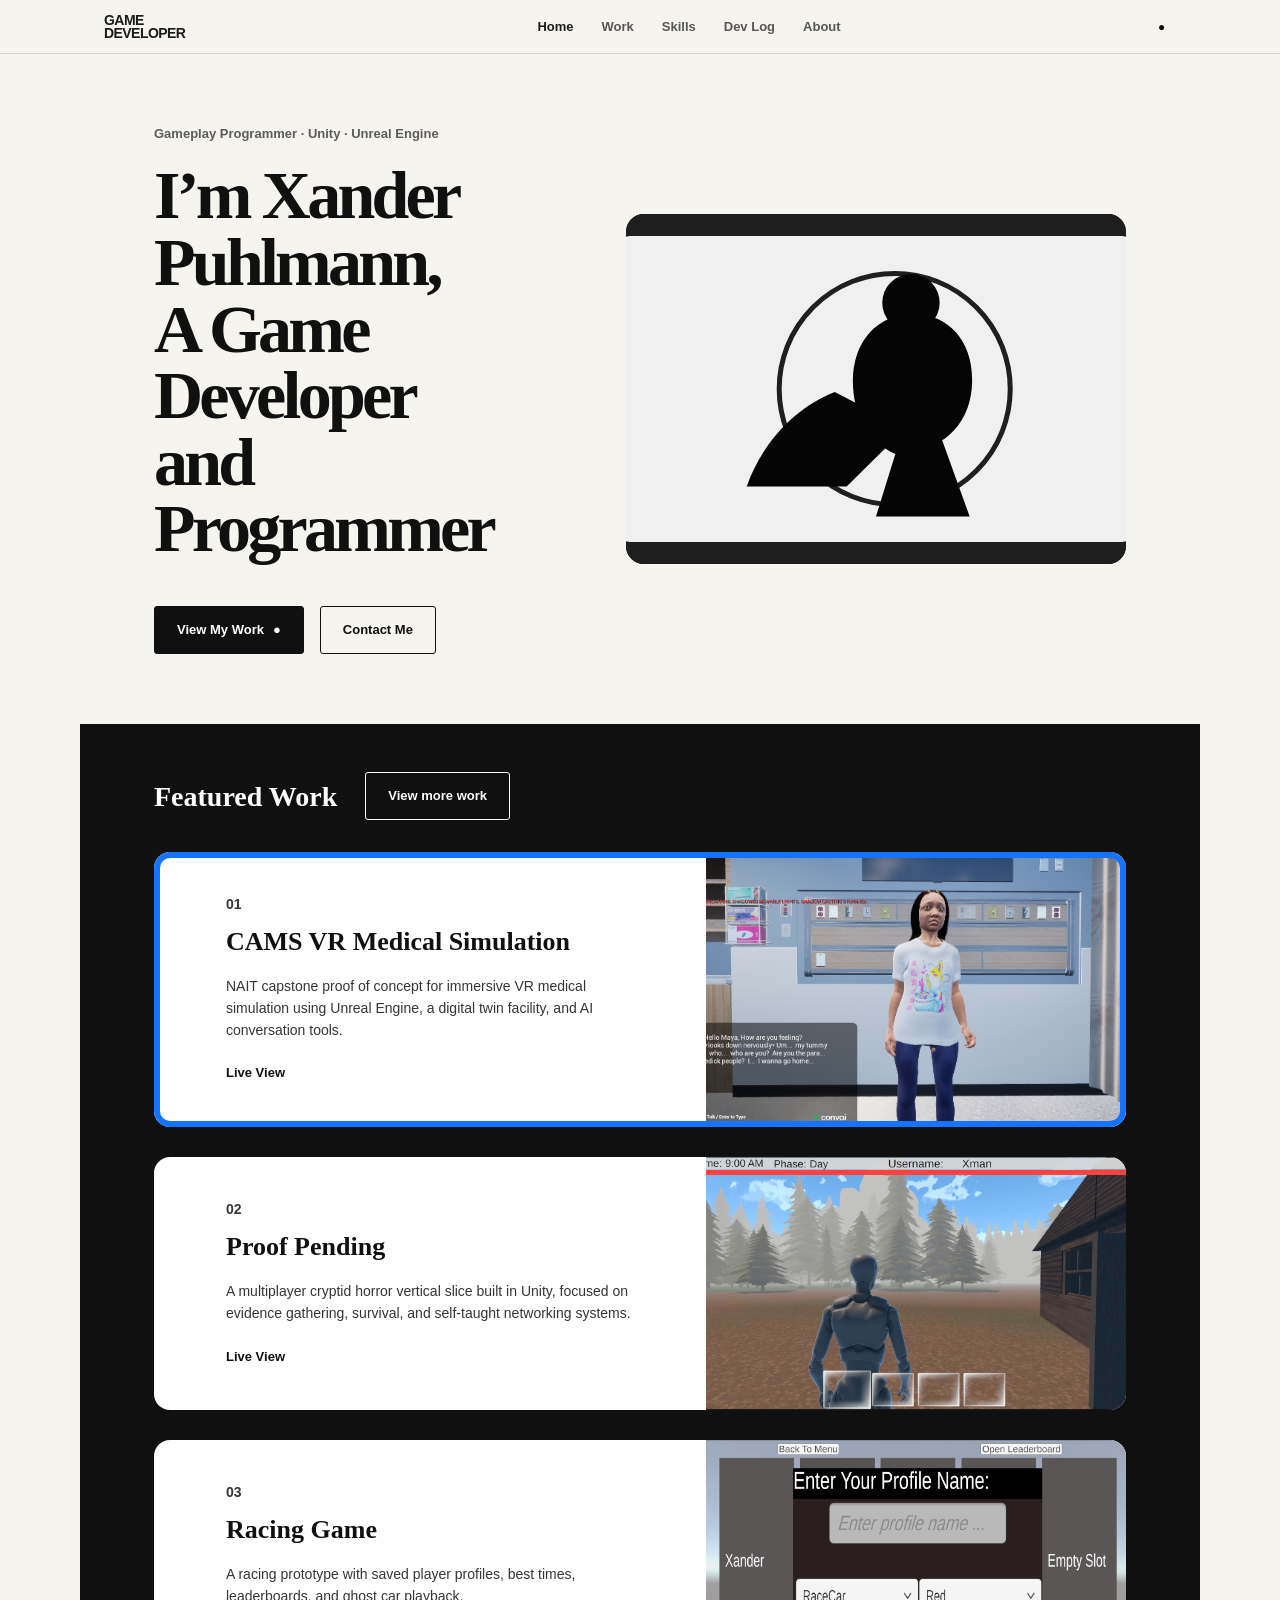
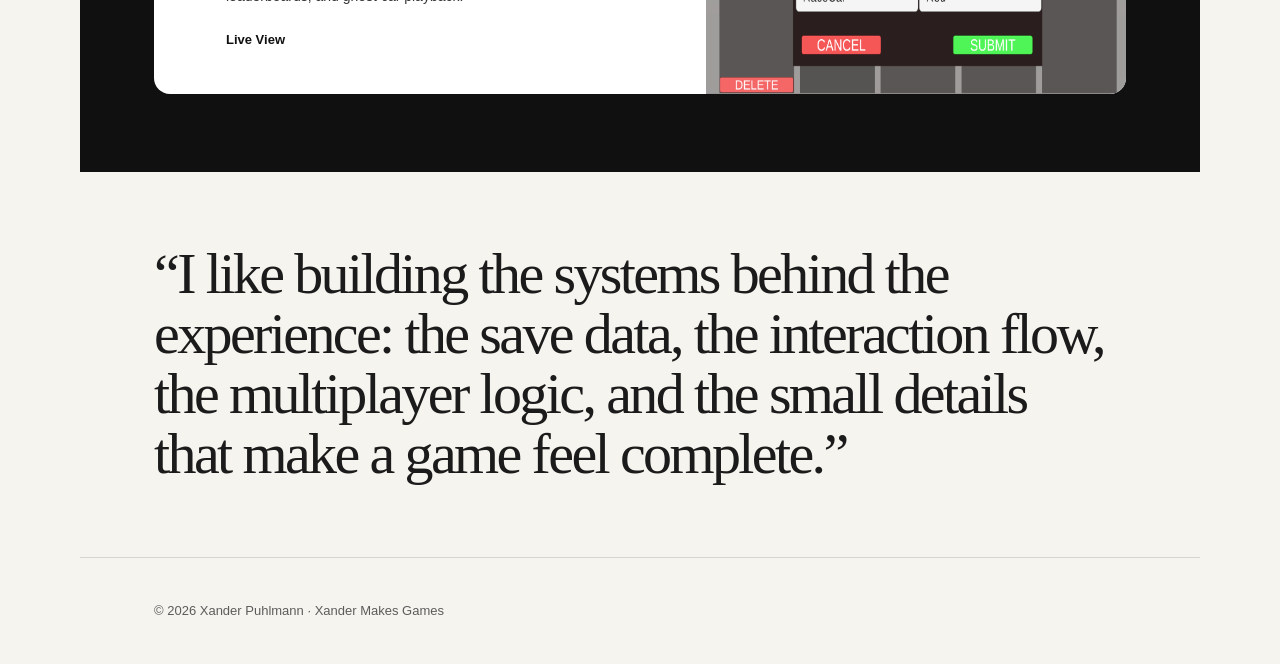
==== commit 2863aff5: "BetterStyling" ====
--- a/index.html
+++ b/index.html
@@ -3,144 +3,92 @@
 <head>
   <meta charset="UTF-8" />
   <meta name="viewport" content="width=device-width, initial-scale=1.0" />
-  <title>Xander Makes Games | Gameplay Programming Portfolio</title>
-  <meta name="description" content="A cinematic game programming portfolio for Xander Puhlmann." />
+  <title>Xander Puhlmann | Game Developer Portfolio</title>
+  <meta name="description" content="Game programming portfolio for Xander Puhlmann." />
   <link rel="icon" href="images/favicon.svg" type="image/svg+xml" />
   <link rel="stylesheet" href="styles.css" />
 </head>
 <body>
-  <div class="noise"></div>
-  <header class="site-header">
+<header class="site-header">
   <nav class="nav">
-    <a class="logo" href="index.html" class="active" aria-label="Xander Makes Games home">
-      <span class="logo-mark">X</span>
-      <span>Xander Makes Games</span>
+    <a class="brand" href="index.html" class="active">
+      <span>GAME</span>
+      <span>DEVELOPER</span>
     </a>
     <button class="nav-toggle" aria-label="Toggle navigation">☰</button>
     <div class="nav-links">
       <a href="index.html" class="active">Home</a>
-      <a href="projects.html">Projects</a>
-      <a href="about.html">About</a>
+      <a href="projects.html">Work</a>
       <a href="skills.html">Skills</a>
       <a href="devlog.html">Dev Log</a>
+      <a href="about.html">About</a>
     </div>
+    <a class="nav-icon" href="contact.html" aria-label="Contact">●</a>
   </nav>
 </header>
-  <main>
+<main>
 
-    <section class="hero cinematic reveal">
-      <div class="hero-light hero-light-a"></div>
-      <div class="hero-light hero-light-b"></div>
-      <div class="hero-copy">
-        <p class="eyebrow">Gameplay Programmer · Unity · Unreal Engine · VR</p>
-        <h1>Building game systems, worlds, and playable experiences.</h1>
-        <p class="hero-text">
-          I’m Xander Puhlmann, a game programmer focused on gameplay systems, multiplayer foundations,
-          VR simulation, and worldbuilding-driven projects. I like turning ideas into prototypes, testing what works,
-          and improving through iteration.
-        </p>
-        <div class="button-row">
-          <a class="button primary" href="projects.html">Explore Projects</a>
-          <a class="button ghost" href="devlog.html">Read Dev Log</a>
-        </div>
+<section class="hero">
+  <div class="hero-copy">
+    <p class="kicker">Gameplay Programmer · Unity · Unreal Engine</p>
+    <h1>I’m Xander Puhlmann,<br>A Game Developer<br>and Programmer</h1>
+    <div class="hero-actions">
+      <a class="btn black" href="projects.html">View My Work <span>●</span></a>
+      <a class="btn outline" href="contact.html">Contact Me</a>
+    </div>
+  </div>
+  <div class="hero-image-wrap">
+    <img src="images/hero-placeholder.svg" alt="Portrait placeholder" />
+  </div>
+</section>
+
+<section class="featured-section">
+  <div class="section-top">
+    <h2>Featured Work</h2>
+    <a class="btn outline light" href="projects.html">View more work</a>
+  </div>
+
+  <div class="work-list">
+    <article class="work-card highlighted">
+      <div class="work-copy">
+        <p class="project-number">01</p>
+        <h3>CAMS VR Medical Simulation</h3>
+        <p>NAIT capstone proof of concept for immersive VR medical simulation using Unreal Engine, a digital twin facility, and AI conversation tools.</p>
+        <a href="projects/cams-vr.html">Live View</a>
       </div>
+      <img src="images/portfolio-image-1.png" alt="CAMS VR Medical Simulation preview" />
+    </article>
 
-      <aside class="hero-card">
-        <div class="profile-photo">
-          <img src="images/profile.jpg" alt="Photo of Xander Puhlmann" />
-        </div>
-        <p class="mini-label">Portfolio</p>
-        <h2>Xander Puhlmann</h2>
-        <p class="muted">Game Programming · Systems Design · Technical Problem Solving</p>
-        <div class="profile-links">
-          <a href="#" title="Replace with your GitHub link">GitHub</a>
-          <a href="#" title="Replace with your LinkedIn link">LinkedIn</a>
-          <a href="#" title="Replace with your Itch.io link">Itch.io</a>
-        </div>
-        <p class="tiny-note">Add your photo as <strong>images/profile.jpg</strong>.</p>
-      </aside>
-    </section>
+    <article class="work-card">
+      <div class="work-copy">
+        <p class="project-number">02</p>
+        <h3>Proof Pending</h3>
+        <p>A multiplayer cryptid horror vertical slice built in Unity, focused on evidence gathering, survival, and self-taught networking systems.</p>
+        <a href="projects/proof-pending.html">Live View</a>
+      </div>
+      <img src="images/portfolio-image-3.png" alt="Proof Pending preview" />
+    </article>
 
-    <section class="section reveal">
-      <div class="section-heading split">
-        <div>
-          <p class="eyebrow">Featured Work</p>
-          <h2>Project showcases</h2>
-        </div>
-        <a class="text-link" href="projects.html">View all projects →</a>
+    <article class="work-card">
+      <div class="work-copy">
+        <p class="project-number">03</p>
+        <h3>Racing Game</h3>
+        <p>A racing prototype with saved player profiles, best times, leaderboards, and ghost car playback.</p>
+        <a href="projects/racing-game.html">Live View</a>
       </div>
+      <img src="images/portfolio-image-6.png" alt="Racing game preview" />
+    </article>
+  </div>
+</section>
 
-      <div class="featured-grid">
-        <article class="featured-card large">
-          <img src="images/portfolio-image-1.png" alt="CAMS VR Medical Simulation preview" />
-          <div class="featured-content">
-            <p class="tag">Unreal Engine · VR · AI Conversation</p>
-            <h3>CAMS VR Medical Simulation</h3>
-            <p>NAIT capstone proof of concept for immersive medical simulation using a digital twin facility and dynamic AI conversation.</p>
-            <a href="projects/cams-vr.html">Open case study →</a>
-          </div>
-        </article>
+<section class="quote-section">
+  <p>“I like building the systems behind the experience: the save data, the interaction flow, the multiplayer logic, and the small details that make a game feel complete.”</p>
+</section>
 
-        <article class="featured-card">
-          <img src="images/portfolio-image-3.png" alt="Proof Pending preview" />
-          <div class="featured-content">
-            <p class="tag">Unity · Multiplayer · Horror</p>
-            <h3>Proof Pending</h3>
-            <p>A cryptid horror vertical slice focused on evidence gathering, survival, and self-taught multiplayer systems.</p>
-            <a href="projects/proof-pending.html">Open case study →</a>
-          </div>
-        </article>
-
-        <article class="featured-card">
-          <img src="images/portfolio-image-6.png" alt="Racing Game preview" />
-          <div class="featured-content">
-            <p class="tag">Unity · Save Data · Ghost Car</p>
-            <h3>Racing Game</h3>
-            <p>A racing prototype focused on profile creation, best times, leaderboards, and ghost car playback.</p>
-            <a href="projects/racing-game.html">Open case study →</a>
-          </div>
-        </article>
-      </div>
-    </section>
-
-    <section class="section reveal">
-      <div class="home-band">
-        <div>
-          <p class="eyebrow">Developer Identity</p>
-          <h2>I care about systems that make play feel better.</h2>
-        </div>
-        <p>
-          My portfolio is built around explaining not just what I made, but what problems I solved:
-          save systems, scene flow, multiplayer learning, player interaction, QA, and iteration.
-        </p>
-      </div>
-    </section>
-
-    <section class="section reveal">
-      <div class="section-heading">
-        <p class="eyebrow">Tech Stack</p>
-        <h2>Tools and skills</h2>
-      </div>
-      <div class="skill-band">
-        <span>C#</span><span>Unity</span><span>Unreal Engine</span><span>VR</span><span>HTML</span><span>CSS</span>
-        <span>SQL</span><span>Python</span><span>Scriptable Objects</span><span>Event-Based Systems</span>
-        <span>QA & Bug Fixing</span><span>Multiplayer Basics</span><span>Steam Integration</span>
-      </div>
-    </section>
-
-    <section class="section reveal">
-      <div class="cta-panel">
-        <p class="eyebrow">Next Step</p>
-        <h2>Follow the build process.</h2>
-        <p>The Dev Log is where I can document what I’m learning, what breaks, and how I solve it.</p>
-        <a class="button primary" href="devlog.html">Open Dev Log</a>
-      </div>
-    </section>
-
-  </main>
-  <footer class="site-footer">
-    <p>© <span id="year"></span> Xander Puhlmann · Xander Makes Games · Built with GitHub Pages</p>
-  </footer>
-  <script src="script.js"></script>
+</main>
+<footer class="footer">
+  <p>© <span id="year"></span> Xander Puhlmann · Xander Makes Games</p>
+</footer>
+<script src="script.js"></script>
 </body>
 </html>
--- a/styles.css
+++ b/styles.css
@@ -1,410 +1,540 @@
+* {
+  box-sizing: border-box;
+}
+
 :root {
-  --bg: #060913;
-  --bg-2: #0b1020;
-  --surface: rgba(17, 24, 39, 0.76);
-  --surface-2: rgba(255,255,255,0.06);
-  --text: #edf4ff;
-  --muted: #9aa8bf;
-  --muted-2: #72809a;
-  --accent: #9d7cff;
-  --accent-2: #45d6ff;
-  --accent-3: #ffb86b;
-  --border: rgba(255,255,255,0.13);
-  --shadow: 0 30px 90px rgba(0,0,0,0.48);
-  --radius: 28px;
-  --max: 1180px;
-}
-
-* { box-sizing: border-box; }
-html { scroll-behavior: smooth; }
+  --white: #f6f4ef;
+  --paper: #ffffff;
+  --black: #101010;
+  --soft-black: #171717;
+  --text: #1b1b1b;
+  --muted: #5c5c5c;
+  --border: #d8d5ce;
+  --accent: #1473ff;
+  --radius: 12px;
+  --max: 1120px;
+}
+
+html {
+  scroll-behavior: smooth;
+}
+
 body {
   margin: 0;
-  font-family: Inter, ui-sans-serif, system-ui, -apple-system, BlinkMacSystemFont, "Segoe UI", sans-serif;
-  background:
-    radial-gradient(circle at 12% 10%, rgba(157, 124, 255, 0.24), transparent 31rem),
-    radial-gradient(circle at 88% 8%, rgba(69, 214, 255, 0.13), transparent 27rem),
-    radial-gradient(circle at 50% 100%, rgba(255, 184, 107, 0.1), transparent 36rem),
-    linear-gradient(180deg, var(--bg), var(--bg-2) 44%, #060913);
+  background: var(--white);
   color: var(--text);
-  line-height: 1.65;
-  min-height: 100vh;
-}
-.noise {
-  position: fixed;
-  inset: 0;
-  pointer-events: none;
-  z-index: 0;
-  opacity: .035;
-  background-image: url("data:image/svg+xml,%3Csvg viewBox='0 0 256 256' xmlns='http://www.w3.org/2000/svg'%3E%3Cfilter id='n'%3E%3CfeTurbulence type='fractalNoise' baseFrequency='.85' numOctaves='4' stitchTiles='stitch'/%3E%3C/filter%3E%3Crect width='100%25' height='100%25' filter='url(%23n)'/%3E%3C/svg%3E");
-}
-a { color: inherit; text-decoration: none; }
-img { max-width: 100%; }
+  font-family: Arial, Helvetica, sans-serif;
+  line-height: 1.55;
+}
+
+a {
+  color: inherit;
+  text-decoration: none;
+}
+
+img {
+  max-width: 100%;
+}
 
 .site-header {
+  background: var(--white);
+  border-bottom: 1px solid var(--border);
   position: sticky;
   top: 0;
-  z-index: 50;
-  background: rgba(6, 9, 19, .78);
-  backdrop-filter: blur(18px);
-  border-bottom: 1px solid var(--border);
-}
+  z-index: 20;
+}
+
 .nav {
   max-width: var(--max);
   margin: 0 auto;
-  padding: 1rem 1.25rem;
-  display: flex;
-  justify-content: space-between;
+  padding: 14px 24px;
+  display: grid;
+  grid-template-columns: 130px 1fr 32px;
   align-items: center;
-}
-.logo {
+  gap: 20px;
+}
+
+.brand {
+  font-weight: 900;
+  line-height: 0.9;
+  font-size: 14px;
+  letter-spacing: -0.04em;
   display: inline-flex;
-  align-items: center;
-  gap: .75rem;
-  font-weight: 950;
-  letter-spacing: -.04em;
-}
-.logo-mark {
-  width: 38px;
-  height: 38px;
-  border-radius: 14px;
-  display: inline-grid;
-  place-items: center;
-  background: linear-gradient(135deg, var(--accent), var(--accent-2));
-  color: #05101f;
-  box-shadow: 0 12px 34px rgba(69,214,255,.24);
-}
+  flex-direction: column;
+}
+
 .nav-links {
   display: flex;
-  align-items: center;
-  gap: .65rem;
-}
+  gap: 28px;
+  justify-content: center;
+  font-size: 13px;
+  font-weight: 700;
+}
+
 .nav-links a {
-  color: var(--muted);
-  font-weight: 850;
-  padding: .5rem .78rem;
-  border-radius: 999px;
-}
+  opacity: 0.72;
+}
+
 .nav-links a:hover,
 .nav-links a.active {
-  color: var(--text);
-  background: var(--surface-2);
-}
+  opacity: 1;
+}
+
+.nav-icon {
+  width: 18px;
+  height: 18px;
+  border-radius: 6px;
+  justify-self: end;
+  color: var(--black);
+  font-size: 12px;
+}
+
 .nav-toggle {
   display: none;
-  color: var(--text);
-  background: var(--surface-2);
   border: 1px solid var(--border);
-  border-radius: 12px;
-  padding: .45rem .7rem;
-  font-size: 1.1rem;
-}
+  background: var(--paper);
+  border-radius: 8px;
+  padding: 6px 9px;
+}
+
 main {
   max-width: var(--max);
   margin: 0 auto;
-  padding: 0 1.25rem;
-  position: relative;
-  z-index: 1;
+  background: var(--white);
 }
 
 .hero {
-  min-height: 86vh;
-  display: grid;
-  grid-template-columns: minmax(0, 1.4fr) 390px;
+  min-height: 470px;
+  padding: 70px 74px;
+  display: grid;
+  grid-template-columns: 1fr 500px;
+  gap: 58px;
   align-items: center;
-  gap: 2rem;
-  padding: 5rem 0;
-  position: relative;
-}
-.hero-light {
-  position: absolute;
-  pointer-events: none;
-  filter: blur(18px);
-  opacity: .7;
-}
-.hero-light-a { width: 260px; height: 260px; border-radius: 50%; background: rgba(157,124,255,.16); left: -8%; top: 12%; }
-.hero-light-b { width: 320px; height: 320px; border-radius: 50%; background: rgba(69,214,255,.10); right: 18%; bottom: 6%; }
-
-.eyebrow, .mini-label, .tag {
-  color: var(--accent-2);
-  text-transform: uppercase;
-  letter-spacing: .13em;
-  font-weight: 950;
-  font-size: .76rem;
-  margin: 0 0 .65rem;
-}
+}
+
+.kicker {
+  font-size: 13px;
+  font-weight: 800;
+  color: var(--muted);
+  margin: 0 0 18px;
+}
+
 .hero h1,
 .page-hero h1,
 .project-hero h1 {
-  font-size: clamp(2.8rem, 8vw, 6.2rem);
-  line-height: .9;
-  letter-spacing: -.08em;
+  font-family: Georgia, "Times New Roman", serif;
+  font-size: clamp(42px, 6vw, 68px);
+  line-height: 0.98;
+  letter-spacing: -0.055em;
   margin: 0;
-}
-.hero-text,
+  color: var(--black);
+}
+
+.hero-copy {
+  max-width: 560px;
+}
+
+.hero-actions {
+  display: flex;
+  gap: 16px;
+  flex-wrap: wrap;
+  margin-top: 44px;
+}
+
+.btn {
+  display: inline-flex;
+  align-items: center;
+  gap: 9px;
+  padding: 13px 22px;
+  border-radius: 3px;
+  font-size: 13px;
+  font-weight: 800;
+  border: 1px solid var(--black);
+}
+
+.btn.black {
+  background: var(--black);
+  color: var(--paper);
+}
+
+.btn.outline {
+  background: transparent;
+  color: var(--black);
+}
+
+.btn.light {
+  border-color: var(--paper);
+  color: var(--paper);
+}
+
+.hero-image-wrap {
+  border-radius: 18px;
+  overflow: hidden;
+  background: #111;
+  min-height: 350px;
+}
+
+.hero-image-wrap img {
+  width: 100%;
+  height: 100%;
+  min-height: 350px;
+  object-fit: cover;
+  display: block;
+}
+
+.featured-section {
+  background: var(--black);
+  color: var(--paper);
+  padding: 48px 74px 78px;
+}
+
+.section-top {
+  display: flex;
+  align-items: center;
+  gap: 28px;
+  margin-bottom: 32px;
+}
+
+.section-top h2 {
+  font-family: Georgia, "Times New Roman", serif;
+  font-size: 28px;
+  margin: 0;
+}
+
+.work-list {
+  display: grid;
+  gap: 30px;
+}
+
+.work-card {
+  display: grid;
+  grid-template-columns: 1fr 420px;
+  min-height: 230px;
+  background: var(--paper);
+  color: var(--black);
+  overflow: hidden;
+  border-radius: 16px;
+}
+
+.work-card.highlighted {
+  outline: 6px solid var(--accent);
+  outline-offset: -6px;
+}
+
+.work-copy {
+  padding: 42px 72px;
+}
+
+.project-number {
+  font-weight: 900;
+  color: var(--accent);
+  margin: 0 0 6px;
+  font-size: 12px;
+}
+
+.work-copy h3 {
+  font-family: Georgia, "Times New Roman", serif;
+  font-size: 26px;
+  margin: 0 0 10px;
+}
+
+.work-copy p {
+  max-width: 430px;
+  color: #353535;
+  font-size: 14px;
+}
+
+.work-copy a {
+  display: inline-block;
+  margin-top: 8px;
+  font-size: 13px;
+  font-weight: 900;
+}
+
+.work-card img {
+  width: 100%;
+  height: 100%;
+  min-height: 230px;
+  object-fit: cover;
+}
+
+.quote-section {
+  padding: 72px 74px;
+  background: var(--white);
+}
+
+.quote-section p {
+  font-family: Georgia, "Times New Roman", serif;
+  font-size: clamp(30px, 5vw, 58px);
+  line-height: 1.04;
+  letter-spacing: -0.045em;
+  max-width: 960px;
+  margin: 0;
+}
+
+.page-hero,
+.project-hero {
+  padding: 78px 74px 42px;
+  border-bottom: 1px solid var(--border);
+}
+
 .page-hero p,
 .project-hero p {
+  max-width: 780px;
   color: var(--muted);
-  font-size: 1.12rem;
-  max-width: 780px;
-}
-.button-row { display: flex; gap: .85rem; flex-wrap: wrap; margin-top: 1.7rem; }
-.button {
-  display: inline-flex;
-  align-items: center;
-  justify-content: center;
-  padding: .9rem 1.2rem;
-  border-radius: 999px;
-  font-weight: 950;
+  font-size: 18px;
+}
+
+.project-grid {
+  padding: 50px 74px 84px;
+  display: grid;
+  grid-template-columns: repeat(2, 1fr);
+  gap: 30px;
+}
+
+.project-card {
+  background: var(--paper);
   border: 1px solid var(--border);
-  transition: transform .2s ease, background .2s ease, border .2s ease;
-}
-.button:hover { transform: translateY(-3px); }
-.button.primary {
-  color: #07101f;
-  background: linear-gradient(135deg, var(--accent), var(--accent-2));
-  border: none;
-}
-.button.ghost { background: var(--surface-2); color: var(--text); }
-
-.hero-card,
-.featured-card,
-.home-band,
-.cta-panel,
-.project-tile,
-.about-sidebar,
-.glass-card,
-.skill-card,
-.log-card {
-  background: var(--surface);
-  border: 1px solid var(--border);
-  border-radius: var(--radius);
-  box-shadow: var(--shadow);
-  backdrop-filter: blur(20px);
-}
-.hero-card { padding: 2rem; text-align: center; }
-.profile-photo {
-  width: 124px;
-  height: 124px;
-  margin: 0 auto 1rem;
-  border-radius: 34px;
+  border-radius: 14px;
   overflow: hidden;
-  background: linear-gradient(135deg, rgba(157,124,255,.28), rgba(69,214,255,.22));
-  border: 1px solid var(--border);
-  position: relative;
-}
-.profile-photo::after {
-  content: "Photo";
-  position: absolute;
-  inset: 0;
-  display: grid;
-  place-items: center;
+  transition: transform .2s ease;
+}
+
+.project-card:hover {
+  transform: translateY(-4px);
+}
+
+.project-card img {
+  width: 100%;
+  height: 270px;
+  object-fit: cover;
+  display: block;
+}
+
+.project-card div {
+  padding: 26px;
+}
+
+.project-card p {
   color: var(--muted);
-  font-weight: 950;
-}
-.profile-photo img {
+  font-size: 13px;
+  margin: 0 0 8px;
+  font-weight: 700;
+}
+
+.project-card h2 {
+  font-family: Georgia, "Times New Roman", serif;
+  font-size: 30px;
+  line-height: 1;
+  margin: 0 0 18px;
+}
+
+.project-card span {
+  font-weight: 900;
+  font-size: 13px;
+}
+
+.about-layout {
+  padding: 52px 74px 84px;
+  display: grid;
+  grid-template-columns: 430px 1fr;
+  gap: 50px;
+}
+
+.about-photo {
+  border-radius: 18px;
+  overflow: hidden;
+  background: #111;
+}
+
+.about-photo img {
   width: 100%;
   height: 100%;
   object-fit: cover;
-  position: relative;
-  z-index: 2;
-}
-.profile-photo img[src="images/profile.jpg"],
-.profile-photo img[src="../images/profile.jpg"] { opacity: 0; }
-.large-photo { width: 170px; height: 170px; border-radius: 42px; }
-.muted { color: var(--muted); }
-.tiny-note { color: var(--muted-2); font-size: .82rem; }
-.profile-links { display: flex; justify-content: center; flex-wrap: wrap; gap: .55rem; margin: 1rem 0; }
-.profile-links.vertical { flex-direction: column; }
-.profile-links a {
-  color: var(--text);
-  background: var(--surface-2);
+}
+
+.about-content h2 {
+  font-family: Georgia, "Times New Roman", serif;
+  font-size: 44px;
+  line-height: 1;
+  margin: 0 0 20px;
+}
+
+.about-content p {
+  color: var(--muted);
+  font-size: 17px;
+}
+
+.info-block {
+  border-top: 1px solid var(--border);
+  padding-top: 24px;
+  margin-top: 26px;
+}
+
+.info-block h3 {
+  font-family: Georgia, "Times New Roman", serif;
+  font-size: 26px;
+  margin: 0 0 8px;
+}
+
+.skills-grid {
+  padding: 52px 74px 84px;
+  display: grid;
+  grid-template-columns: repeat(3, 1fr);
+  gap: 22px;
+}
+
+.skills-grid article,
+.devlog-list article,
+.case-info article {
+  background: var(--paper);
   border: 1px solid var(--border);
-  padding: .55rem .8rem;
-  border-radius: 999px;
-  font-weight: 850;
-}
-.section { padding: 4.5rem 0; }
-.section-heading { margin-bottom: 1.5rem; }
-.section-heading.split { display: flex; justify-content: space-between; gap: 1rem; align-items: end; }
-.section-heading h2,
-.home-band h2,
-.cta-panel h2 {
-  font-size: clamp(2rem, 4.5vw, 3.5rem);
-  line-height: .95;
-  letter-spacing: -.06em;
-  margin: 0;
-}
-.text-link { color: var(--accent-2); font-weight: 950; }
-
-.featured-grid {
-  display: grid;
-  grid-template-columns: 1.25fr .85fr;
-  grid-template-rows: repeat(2, minmax(265px, auto));
-  gap: 1rem;
-}
-.featured-card {
-  overflow: hidden;
-  position: relative;
-  min-height: 265px;
-  transition: transform .2s ease, border .2s ease;
-}
-.featured-card:hover { transform: translateY(-4px); border-color: rgba(69,214,255,.45); }
-.featured-card.large { grid-row: span 2; }
-.featured-card img {
-  width: 100%;
-  height: 100%;
-  min-height: 265px;
-  object-fit: cover;
-  display: block;
-  opacity: .68;
-  filter: saturate(1.05) contrast(1.03);
-}
-.featured-content {
-  position: absolute;
-  inset: auto 0 0 0;
-  padding: 1.5rem;
-  background: linear-gradient(transparent, rgba(6,9,19,.96) 35%);
-}
-.featured-content h3 { font-size: 1.7rem; margin: .25rem 0; letter-spacing: -.04em; }
-.featured-content p, .home-band p, .cta-panel p { color: var(--muted); }
-.featured-content a { color: var(--accent-2); font-weight: 950; }
-
-.home-band {
-  padding: 2rem;
-  display: grid;
-  grid-template-columns: .95fr 1.05fr;
-  gap: 2rem;
-  align-items: center;
-}
-.skill-band {
-  display: flex;
-  flex-wrap: wrap;
-  gap: .7rem;
-  background: rgba(255,255,255,.035);
+  border-radius: 14px;
+  padding: 30px;
+}
+
+.skills-grid h2,
+.devlog-list h2,
+.case-info h2 {
+  font-family: Georgia, "Times New Roman", serif;
+  font-size: 28px;
+  margin: 0 0 10px;
+}
+
+.skills-grid p,
+.devlog-list p,
+.case-info p {
+  color: var(--muted);
+}
+
+.devlog-list {
+  padding: 52px 74px 84px;
+  display: grid;
+  gap: 24px;
+}
+
+.date {
+  font-size: 13px;
+  font-weight: 900;
+  color: var(--accent);
+}
+
+.contact-panel {
+  padding: 52px 74px 84px;
+  display: grid;
+  grid-template-columns: repeat(4, 1fr);
+  gap: 18px;
+}
+
+.contact-panel a {
+  padding: 30px;
   border: 1px solid var(--border);
-  border-radius: var(--radius);
-  padding: 1.25rem;
-}
-.skill-band span {
-  padding: .7rem .95rem;
-  border-radius: 999px;
-  background: rgba(255,255,255,.07);
-  border: 1px solid var(--border);
-  color: var(--text);
-  font-weight: 850;
-}
-.cta-panel { padding: 2rem; background: linear-gradient(135deg, rgba(157,124,255,.13), rgba(69,214,255,.08)), var(--surface); }
-
-.page-hero, .project-hero { padding: 5rem 0 2rem; }
-.project-index {
-  display: grid;
-  gap: 1rem;
-  padding: 2rem 0 5rem;
-}
-.project-tile {
-  display: grid;
-  grid-template-columns: 340px 1fr;
-  overflow: hidden;
-  transition: transform .2s ease, border .2s ease;
-}
-.project-tile:hover { transform: translateY(-4px); border-color: rgba(69,214,255,.45); }
-.project-tile img { width: 100%; height: 100%; min-height: 240px; object-fit: cover; opacity: .78; }
-.project-tile div { padding: 2rem; }
-.project-tile h2 { font-size: clamp(1.6rem, 3vw, 2.4rem); letter-spacing: -.05em; margin: 0 0 .5rem; }
-.project-tile p { color: var(--muted); }
-
-.project-hero { max-width: 960px; }
-.case-study { padding: 2rem 0 5rem; }
+  background: var(--paper);
+  border-radius: 14px;
+  font-family: Georgia, "Times New Roman", serif;
+  font-size: 28px;
+  font-weight: 800;
+}
+
+.project-hero .btn {
+  margin-top: 20px;
+}
+
+.case-study {
+  padding: 52px 74px 84px;
+}
+
 .case-gallery {
   display: grid;
   grid-template-columns: repeat(2, 1fr);
-  gap: 1rem;
-  margin-bottom: 1rem;
-}
+  gap: 20px;
+  margin-bottom: 30px;
+}
+
 .case-gallery img {
   width: 100%;
-  height: 380px;
+  height: 360px;
   object-fit: cover;
+  border-radius: 16px;
   border: 1px solid var(--border);
-  border-radius: var(--radius);
-  box-shadow: var(--shadow);
-}
-.case-content { display: grid; gap: 1rem; }
-.case-grid {
+}
+
+.case-info {
   display: grid;
   grid-template-columns: repeat(2, 1fr);
-  gap: 1rem;
-}
-.glass-card, .skill-card, .log-card { padding: 2rem; }
-.glass-card p, .skill-card p, .log-card p, .log-card li { color: var(--muted); }
-.glass-card h2, .skill-card h2, .log-card h2 { margin-top: 0; letter-spacing: -.04em; }
-
-.about-layout {
-  display: grid;
-  grid-template-columns: 320px 1fr;
-  gap: 1.5rem;
-  padding: 2rem 0 5rem;
-}
-.about-sidebar { padding: 2rem; align-self: start; text-align: center; }
-.about-main { display: grid; gap: 1rem; }
-
-.skills-grid {
-  display: grid;
-  grid-template-columns: repeat(2, 1fr);
-  gap: 1rem;
-  padding: 2rem 0 5rem;
-}
-.meter {
-  height: 9px;
-  border-radius: 999px;
-  overflow: hidden;
-  background: rgba(255,255,255,.08);
-  margin-top: 1rem;
-}
-.meter span {
-  display: block;
-  height: 100%;
-  background: linear-gradient(90deg, var(--accent), var(--accent-2));
-  border-radius: 999px;
-}
-
-.log-list { display: grid; gap: 1rem; padding: 2rem 0 5rem; }
-.log-card h2 { font-size: clamp(1.6rem, 3vw, 2.4rem); }
-
-.site-footer {
+  gap: 20px;
+}
+
+.footer {
+  max-width: var(--max);
+  margin: 0 auto;
+  padding: 30px 74px;
   border-top: 1px solid var(--border);
-  text-align: center;
-  padding: 2rem 1rem;
+  background: var(--white);
   color: var(--muted);
-  position: relative;
-  z-index: 1;
-}
-.reveal { opacity: 0; transform: translateY(24px); transition: opacity .65s ease, transform .65s ease; }
-.reveal.visible { opacity: 1; transform: translateY(0); }
-
-@media (max-width: 920px) {
-  .hero, .featured-grid, .home-band, .project-tile, .about-layout, .skills-grid, .case-grid, .case-gallery {
-    grid-template-columns: 1fr;
-  }
-  .hero { min-height: auto; padding: 3rem 0; }
-  .featured-card.large { grid-row: auto; }
-  .section-heading.split { align-items: start; flex-direction: column; }
-  .project-tile img { min-height: 220px; }
-  .case-gallery img { height: 260px; }
-  .nav-toggle { display: block; }
+  font-size: 13px;
+}
+
+@media (max-width: 900px) {
+  .nav {
+    grid-template-columns: 130px 1fr;
+  }
+
+  .nav-toggle {
+    display: block;
+    justify-self: end;
+  }
+
+  .nav-icon {
+    display: none;
+  }
+
   .nav-links {
     display: none;
     position: absolute;
-    top: 4.25rem;
-    right: 1rem;
-    min-width: 190px;
+    top: 62px;
+    right: 24px;
+    background: var(--paper);
+    border: 1px solid var(--border);
+    border-radius: 12px;
+    padding: 14px;
     flex-direction: column;
-    align-items: stretch;
-    background: rgba(17,24,39,.98);
-    border: 1px solid var(--border);
-    border-radius: 18px;
-    padding: .65rem;
-    box-shadow: var(--shadow);
-  }
-  .nav-links.open { display: flex; }
-}
+    align-items: flex-start;
+    width: 190px;
+  }
+
+  .nav-links.open {
+    display: flex;
+  }
+
+  .hero,
+  .work-card,
+  .project-grid,
+  .about-layout,
+  .skills-grid,
+  .contact-panel,
+  .case-gallery,
+  .case-info {
+    grid-template-columns: 1fr;
+  }
+
+  .hero,
+  .featured-section,
+  .quote-section,
+  .page-hero,
+  .project-hero,
+  .project-grid,
+  .about-layout,
+  .skills-grid,
+  .devlog-list,
+  .contact-panel,
+  .case-study,
+  .footer {
+    padding-left: 24px;
+    padding-right: 24px;
+  }
+
+  .work-copy {
+    padding: 32px;
+  }
+}
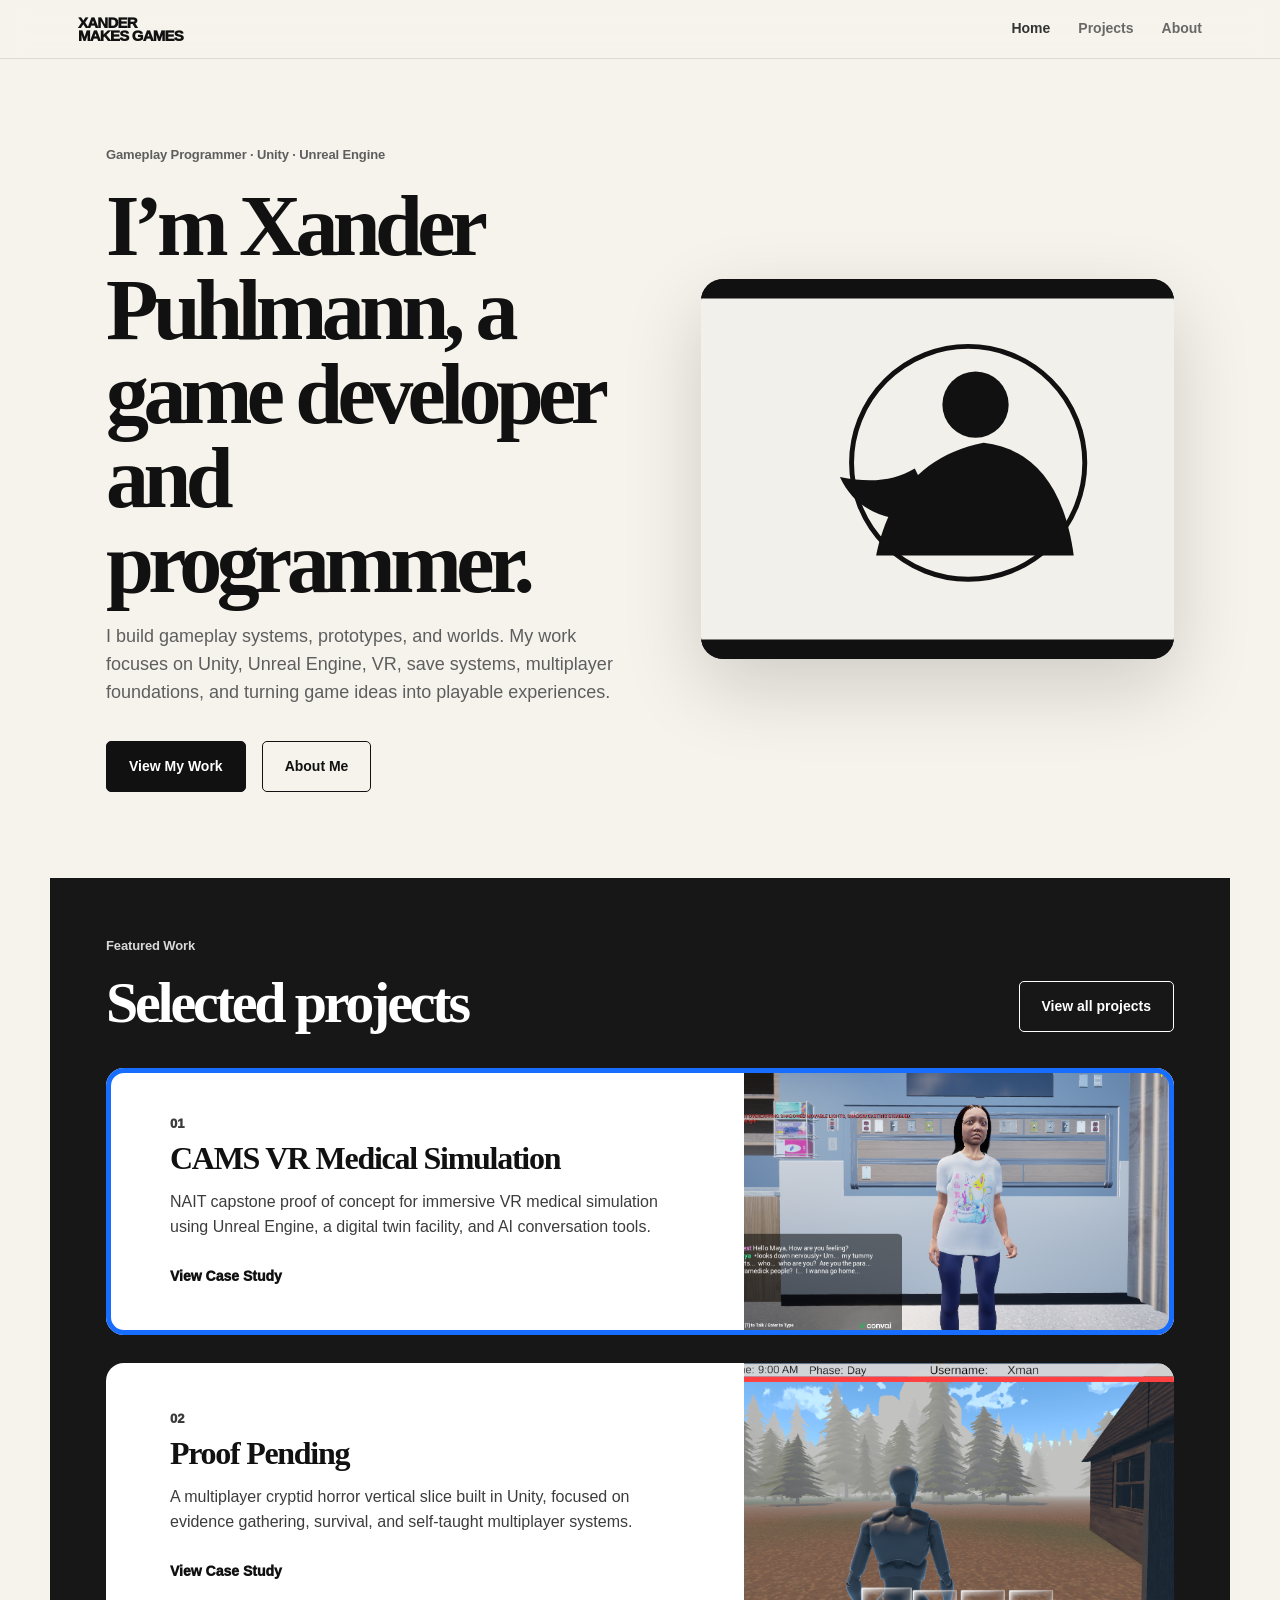
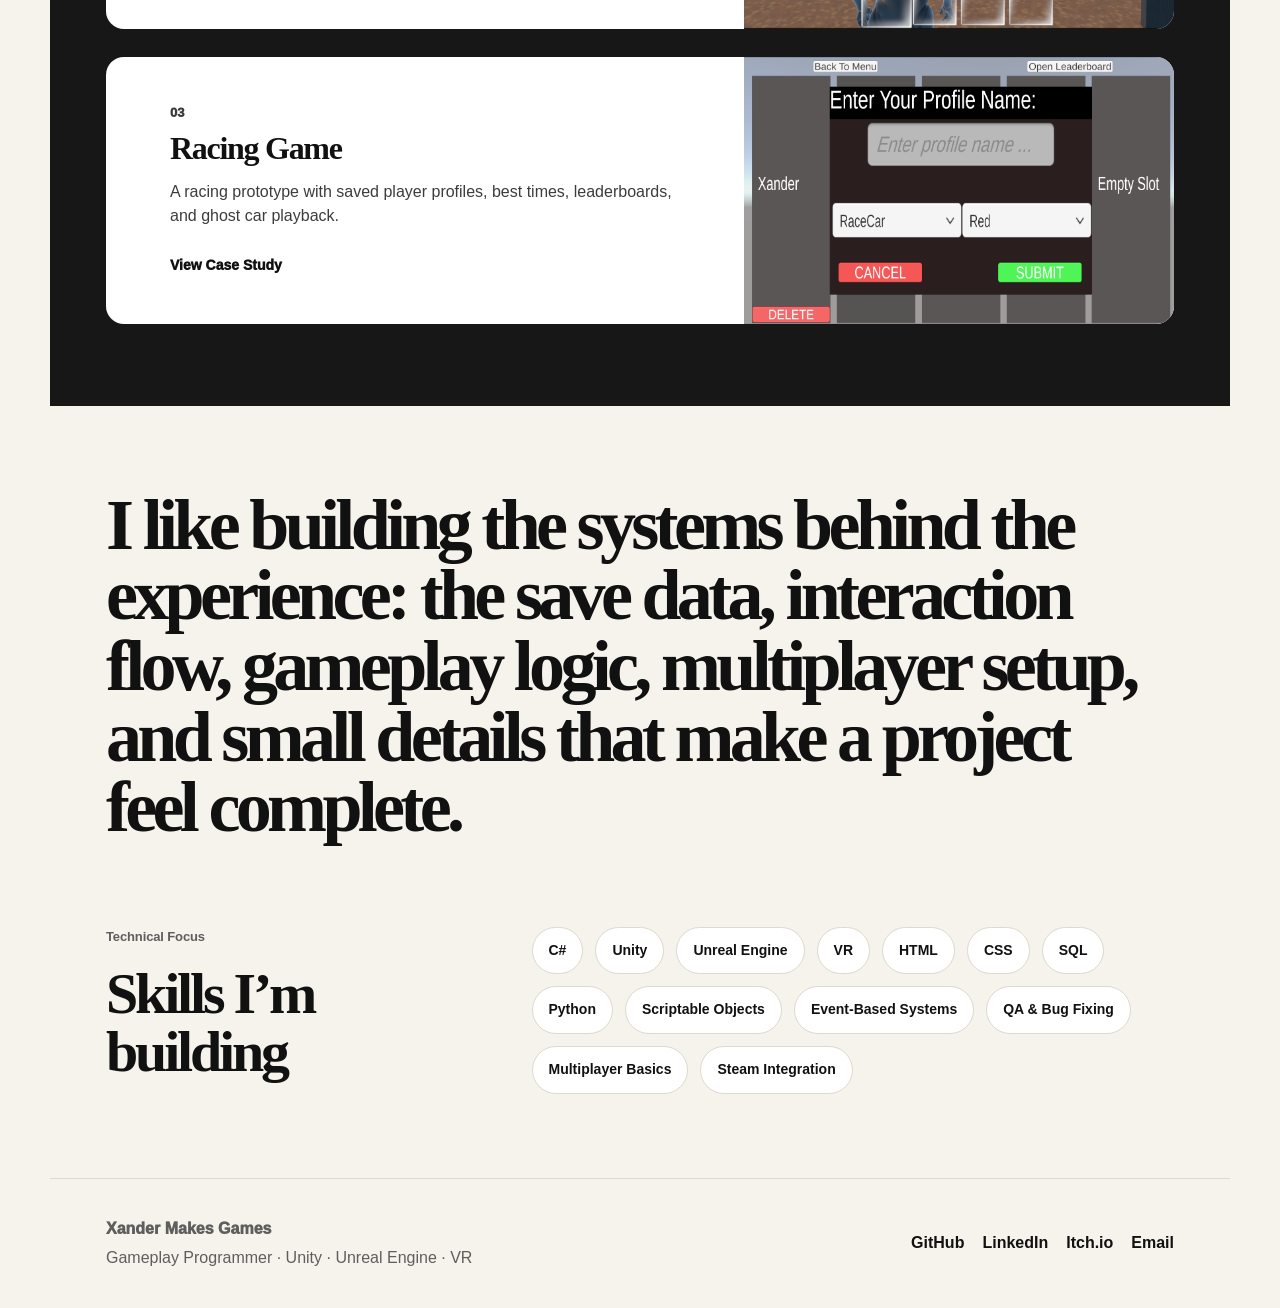
==== commit 9b2db249: "fancy" ====
--- a/index.html
+++ b/index.html
@@ -1,94 +1,24 @@
-<!DOCTYPE html>
-<html lang="en">
-<head>
-  <meta charset="UTF-8" />
-  <meta name="viewport" content="width=device-width, initial-scale=1.0" />
-  <title>Xander Puhlmann | Game Developer Portfolio</title>
-  <meta name="description" content="Game programming portfolio for Xander Puhlmann." />
-  <link rel="icon" href="images/favicon.svg" type="image/svg+xml" />
-  <link rel="stylesheet" href="styles.css" />
-</head>
-<body>
-<header class="site-header">
-  <nav class="nav">
-    <a class="brand" href="index.html" class="active">
-      <span>GAME</span>
-      <span>DEVELOPER</span>
-    </a>
-    <button class="nav-toggle" aria-label="Toggle navigation">☰</button>
-    <div class="nav-links">
-      <a href="index.html" class="active">Home</a>
-      <a href="projects.html">Work</a>
-      <a href="skills.html">Skills</a>
-      <a href="devlog.html">Dev Log</a>
-      <a href="about.html">About</a>
-    </div>
-    <a class="nav-icon" href="contact.html" aria-label="Contact">●</a>
-  </nav>
-</header>
-<main>
-
+<!DOCTYPE html><html lang="en"><head><meta charset="UTF-8"/><meta name="viewport" content="width=device-width, initial-scale=1.0"/><title>Xander Puhlmann | Game Developer Portfolio</title><meta name="description" content="Professional game programming portfolio for Xander Puhlmann."/><link rel="icon" href="images/favicon.svg" type="image/svg+xml"/><link rel="stylesheet" href="styles.css"/></head><body><header class="site-header"><nav class="nav"><a class="brand" href="index.html" class="active"><span>XANDER</span><span>MAKES GAMES</span></a><button class="nav-toggle" aria-label="Toggle navigation">☰</button><div class="nav-links"><a href="index.html" class="active">Home</a><a href="projects.html">Projects</a><a href="about.html">About</a></div></nav></header><main>
 <section class="hero">
   <div class="hero-copy">
-    <p class="kicker">Gameplay Programmer · Unity · Unreal Engine</p>
-    <h1>I’m Xander Puhlmann,<br>A Game Developer<br>and Programmer</h1>
-    <div class="hero-actions">
-      <a class="btn black" href="projects.html">View My Work <span>●</span></a>
-      <a class="btn outline" href="contact.html">Contact Me</a>
-    </div>
+    <p class="eyebrow">Gameplay Programmer · Unity · Unreal Engine</p>
+    <h1>I’m Xander Puhlmann, a game developer and programmer.</h1>
+    <p>I build gameplay systems, prototypes, and worlds. My work focuses on Unity, Unreal Engine, VR, save systems, multiplayer foundations, and turning game ideas into playable experiences.</p>
+    <div class="button-row"><a class="button primary" href="projects.html">View My Work</a><a class="button secondary" href="about.html">About Me</a></div>
   </div>
-  <div class="hero-image-wrap">
-    <img src="images/hero-placeholder.svg" alt="Portrait placeholder" />
+  <div class="hero-image"><img src="images/portrait-placeholder.svg" alt="Portrait placeholder"/></div>
+</section>
+
+<section class="feature-section dark-section">
+  <div class="section-heading"><div><p class="eyebrow light">Featured Work</p><h2>Selected projects</h2></div><a class="button light-outline" href="projects.html">View all projects</a></div>
+  <div class="featured-list">
+    <article class="featured-card featured-border"><div class="featured-copy"><p class="project-index">01</p><h3>CAMS VR Medical Simulation</h3><p>NAIT capstone proof of concept for immersive VR medical simulation using Unreal Engine, a digital twin facility, and AI conversation tools.</p><a href="projects/cams-vr.html">View Case Study</a></div><img src="images/portfolio-image-1.png" alt="CAMS preview"/></article>
+    <article class="featured-card"><div class="featured-copy"><p class="project-index">02</p><h3>Proof Pending</h3><p>A multiplayer cryptid horror vertical slice built in Unity, focused on evidence gathering, survival, and self-taught multiplayer systems.</p><a href="projects/proof-pending.html">View Case Study</a></div><img src="images/portfolio-image-3.png" alt="Proof Pending preview"/></article>
+    <article class="featured-card"><div class="featured-copy"><p class="project-index">03</p><h3>Racing Game</h3><p>A racing prototype with saved player profiles, best times, leaderboards, and ghost car playback.</p><a href="projects/racing-game.html">View Case Study</a></div><img src="images/portfolio-image-6.png" alt="Racing preview"/></article>
   </div>
 </section>
 
-<section class="featured-section">
-  <div class="section-top">
-    <h2>Featured Work</h2>
-    <a class="btn outline light" href="projects.html">View more work</a>
-  </div>
+<section class="statement-section"><p>I like building the systems behind the experience: the save data, interaction flow, gameplay logic, multiplayer setup, and small details that make a project feel complete.</p></section>
 
-  <div class="work-list">
-    <article class="work-card highlighted">
-      <div class="work-copy">
-        <p class="project-number">01</p>
-        <h3>CAMS VR Medical Simulation</h3>
-        <p>NAIT capstone proof of concept for immersive VR medical simulation using Unreal Engine, a digital twin facility, and AI conversation tools.</p>
-        <a href="projects/cams-vr.html">Live View</a>
-      </div>
-      <img src="images/portfolio-image-1.png" alt="CAMS VR Medical Simulation preview" />
-    </article>
-
-    <article class="work-card">
-      <div class="work-copy">
-        <p class="project-number">02</p>
-        <h3>Proof Pending</h3>
-        <p>A multiplayer cryptid horror vertical slice built in Unity, focused on evidence gathering, survival, and self-taught networking systems.</p>
-        <a href="projects/proof-pending.html">Live View</a>
-      </div>
-      <img src="images/portfolio-image-3.png" alt="Proof Pending preview" />
-    </article>
-
-    <article class="work-card">
-      <div class="work-copy">
-        <p class="project-number">03</p>
-        <h3>Racing Game</h3>
-        <p>A racing prototype with saved player profiles, best times, leaderboards, and ghost car playback.</p>
-        <a href="projects/racing-game.html">Live View</a>
-      </div>
-      <img src="images/portfolio-image-6.png" alt="Racing game preview" />
-    </article>
-  </div>
-</section>
-
-<section class="quote-section">
-  <p>“I like building the systems behind the experience: the save data, the interaction flow, the multiplayer logic, and the small details that make a game feel complete.”</p>
-</section>
-
-</main>
-<footer class="footer">
-  <p>© <span id="year"></span> Xander Puhlmann · Xander Makes Games</p>
-</footer>
-<script src="script.js"></script>
-</body>
-</html>
+<section class="skills-preview"><div><p class="eyebrow">Technical Focus</p><h2>Skills I’m building</h2></div><div class="skill-pills"><span>C#</span><span>Unity</span><span>Unreal Engine</span><span>VR</span><span>HTML</span><span>CSS</span><span>SQL</span><span>Python</span><span>Scriptable Objects</span><span>Event-Based Systems</span><span>QA & Bug Fixing</span><span>Multiplayer Basics</span><span>Steam Integration</span></div></section>
+</main><footer class="site-footer"><div><p class="footer-title">Xander Makes Games</p><p>Gameplay Programmer · Unity · Unreal Engine · VR</p></div><div class="footer-links"><a href="#">GitHub</a><a href="#">LinkedIn</a><a href="#">Itch.io</a><a href="mailto:your-email@example.com">Email</a></div></footer><script src="script.js"></script></body></html>
--- a/styles.css
+++ b/styles.css
@@ -1,540 +1 @@
-* {
-  box-sizing: border-box;
-}
-
-:root {
-  --white: #f6f4ef;
-  --paper: #ffffff;
-  --black: #101010;
-  --soft-black: #171717;
-  --text: #1b1b1b;
-  --muted: #5c5c5c;
-  --border: #d8d5ce;
-  --accent: #1473ff;
-  --radius: 12px;
-  --max: 1120px;
-}
-
-html {
-  scroll-behavior: smooth;
-}
-
-body {
-  margin: 0;
-  background: var(--white);
-  color: var(--text);
-  font-family: Arial, Helvetica, sans-serif;
-  line-height: 1.55;
-}
-
-a {
-  color: inherit;
-  text-decoration: none;
-}
-
-img {
-  max-width: 100%;
-}
-
-.site-header {
-  background: var(--white);
-  border-bottom: 1px solid var(--border);
-  position: sticky;
-  top: 0;
-  z-index: 20;
-}
-
-.nav {
-  max-width: var(--max);
-  margin: 0 auto;
-  padding: 14px 24px;
-  display: grid;
-  grid-template-columns: 130px 1fr 32px;
-  align-items: center;
-  gap: 20px;
-}
-
-.brand {
-  font-weight: 900;
-  line-height: 0.9;
-  font-size: 14px;
-  letter-spacing: -0.04em;
-  display: inline-flex;
-  flex-direction: column;
-}
-
-.nav-links {
-  display: flex;
-  gap: 28px;
-  justify-content: center;
-  font-size: 13px;
-  font-weight: 700;
-}
-
-.nav-links a {
-  opacity: 0.72;
-}
-
-.nav-links a:hover,
-.nav-links a.active {
-  opacity: 1;
-}
-
-.nav-icon {
-  width: 18px;
-  height: 18px;
-  border-radius: 6px;
-  justify-self: end;
-  color: var(--black);
-  font-size: 12px;
-}
-
-.nav-toggle {
-  display: none;
-  border: 1px solid var(--border);
-  background: var(--paper);
-  border-radius: 8px;
-  padding: 6px 9px;
-}
-
-main {
-  max-width: var(--max);
-  margin: 0 auto;
-  background: var(--white);
-}
-
-.hero {
-  min-height: 470px;
-  padding: 70px 74px;
-  display: grid;
-  grid-template-columns: 1fr 500px;
-  gap: 58px;
-  align-items: center;
-}
-
-.kicker {
-  font-size: 13px;
-  font-weight: 800;
-  color: var(--muted);
-  margin: 0 0 18px;
-}
-
-.hero h1,
-.page-hero h1,
-.project-hero h1 {
-  font-family: Georgia, "Times New Roman", serif;
-  font-size: clamp(42px, 6vw, 68px);
-  line-height: 0.98;
-  letter-spacing: -0.055em;
-  margin: 0;
-  color: var(--black);
-}
-
-.hero-copy {
-  max-width: 560px;
-}
-
-.hero-actions {
-  display: flex;
-  gap: 16px;
-  flex-wrap: wrap;
-  margin-top: 44px;
-}
-
-.btn {
-  display: inline-flex;
-  align-items: center;
-  gap: 9px;
-  padding: 13px 22px;
-  border-radius: 3px;
-  font-size: 13px;
-  font-weight: 800;
-  border: 1px solid var(--black);
-}
-
-.btn.black {
-  background: var(--black);
-  color: var(--paper);
-}
-
-.btn.outline {
-  background: transparent;
-  color: var(--black);
-}
-
-.btn.light {
-  border-color: var(--paper);
-  color: var(--paper);
-}
-
-.hero-image-wrap {
-  border-radius: 18px;
-  overflow: hidden;
-  background: #111;
-  min-height: 350px;
-}
-
-.hero-image-wrap img {
-  width: 100%;
-  height: 100%;
-  min-height: 350px;
-  object-fit: cover;
-  display: block;
-}
-
-.featured-section {
-  background: var(--black);
-  color: var(--paper);
-  padding: 48px 74px 78px;
-}
-
-.section-top {
-  display: flex;
-  align-items: center;
-  gap: 28px;
-  margin-bottom: 32px;
-}
-
-.section-top h2 {
-  font-family: Georgia, "Times New Roman", serif;
-  font-size: 28px;
-  margin: 0;
-}
-
-.work-list {
-  display: grid;
-  gap: 30px;
-}
-
-.work-card {
-  display: grid;
-  grid-template-columns: 1fr 420px;
-  min-height: 230px;
-  background: var(--paper);
-  color: var(--black);
-  overflow: hidden;
-  border-radius: 16px;
-}
-
-.work-card.highlighted {
-  outline: 6px solid var(--accent);
-  outline-offset: -6px;
-}
-
-.work-copy {
-  padding: 42px 72px;
-}
-
-.project-number {
-  font-weight: 900;
-  color: var(--accent);
-  margin: 0 0 6px;
-  font-size: 12px;
-}
-
-.work-copy h3 {
-  font-family: Georgia, "Times New Roman", serif;
-  font-size: 26px;
-  margin: 0 0 10px;
-}
-
-.work-copy p {
-  max-width: 430px;
-  color: #353535;
-  font-size: 14px;
-}
-
-.work-copy a {
-  display: inline-block;
-  margin-top: 8px;
-  font-size: 13px;
-  font-weight: 900;
-}
-
-.work-card img {
-  width: 100%;
-  height: 100%;
-  min-height: 230px;
-  object-fit: cover;
-}
-
-.quote-section {
-  padding: 72px 74px;
-  background: var(--white);
-}
-
-.quote-section p {
-  font-family: Georgia, "Times New Roman", serif;
-  font-size: clamp(30px, 5vw, 58px);
-  line-height: 1.04;
-  letter-spacing: -0.045em;
-  max-width: 960px;
-  margin: 0;
-}
-
-.page-hero,
-.project-hero {
-  padding: 78px 74px 42px;
-  border-bottom: 1px solid var(--border);
-}
-
-.page-hero p,
-.project-hero p {
-  max-width: 780px;
-  color: var(--muted);
-  font-size: 18px;
-}
-
-.project-grid {
-  padding: 50px 74px 84px;
-  display: grid;
-  grid-template-columns: repeat(2, 1fr);
-  gap: 30px;
-}
-
-.project-card {
-  background: var(--paper);
-  border: 1px solid var(--border);
-  border-radius: 14px;
-  overflow: hidden;
-  transition: transform .2s ease;
-}
-
-.project-card:hover {
-  transform: translateY(-4px);
-}
-
-.project-card img {
-  width: 100%;
-  height: 270px;
-  object-fit: cover;
-  display: block;
-}
-
-.project-card div {
-  padding: 26px;
-}
-
-.project-card p {
-  color: var(--muted);
-  font-size: 13px;
-  margin: 0 0 8px;
-  font-weight: 700;
-}
-
-.project-card h2 {
-  font-family: Georgia, "Times New Roman", serif;
-  font-size: 30px;
-  line-height: 1;
-  margin: 0 0 18px;
-}
-
-.project-card span {
-  font-weight: 900;
-  font-size: 13px;
-}
-
-.about-layout {
-  padding: 52px 74px 84px;
-  display: grid;
-  grid-template-columns: 430px 1fr;
-  gap: 50px;
-}
-
-.about-photo {
-  border-radius: 18px;
-  overflow: hidden;
-  background: #111;
-}
-
-.about-photo img {
-  width: 100%;
-  height: 100%;
-  object-fit: cover;
-}
-
-.about-content h2 {
-  font-family: Georgia, "Times New Roman", serif;
-  font-size: 44px;
-  line-height: 1;
-  margin: 0 0 20px;
-}
-
-.about-content p {
-  color: var(--muted);
-  font-size: 17px;
-}
-
-.info-block {
-  border-top: 1px solid var(--border);
-  padding-top: 24px;
-  margin-top: 26px;
-}
-
-.info-block h3 {
-  font-family: Georgia, "Times New Roman", serif;
-  font-size: 26px;
-  margin: 0 0 8px;
-}
-
-.skills-grid {
-  padding: 52px 74px 84px;
-  display: grid;
-  grid-template-columns: repeat(3, 1fr);
-  gap: 22px;
-}
-
-.skills-grid article,
-.devlog-list article,
-.case-info article {
-  background: var(--paper);
-  border: 1px solid var(--border);
-  border-radius: 14px;
-  padding: 30px;
-}
-
-.skills-grid h2,
-.devlog-list h2,
-.case-info h2 {
-  font-family: Georgia, "Times New Roman", serif;
-  font-size: 28px;
-  margin: 0 0 10px;
-}
-
-.skills-grid p,
-.devlog-list p,
-.case-info p {
-  color: var(--muted);
-}
-
-.devlog-list {
-  padding: 52px 74px 84px;
-  display: grid;
-  gap: 24px;
-}
-
-.date {
-  font-size: 13px;
-  font-weight: 900;
-  color: var(--accent);
-}
-
-.contact-panel {
-  padding: 52px 74px 84px;
-  display: grid;
-  grid-template-columns: repeat(4, 1fr);
-  gap: 18px;
-}
-
-.contact-panel a {
-  padding: 30px;
-  border: 1px solid var(--border);
-  background: var(--paper);
-  border-radius: 14px;
-  font-family: Georgia, "Times New Roman", serif;
-  font-size: 28px;
-  font-weight: 800;
-}
-
-.project-hero .btn {
-  margin-top: 20px;
-}
-
-.case-study {
-  padding: 52px 74px 84px;
-}
-
-.case-gallery {
-  display: grid;
-  grid-template-columns: repeat(2, 1fr);
-  gap: 20px;
-  margin-bottom: 30px;
-}
-
-.case-gallery img {
-  width: 100%;
-  height: 360px;
-  object-fit: cover;
-  border-radius: 16px;
-  border: 1px solid var(--border);
-}
-
-.case-info {
-  display: grid;
-  grid-template-columns: repeat(2, 1fr);
-  gap: 20px;
-}
-
-.footer {
-  max-width: var(--max);
-  margin: 0 auto;
-  padding: 30px 74px;
-  border-top: 1px solid var(--border);
-  background: var(--white);
-  color: var(--muted);
-  font-size: 13px;
-}
-
-@media (max-width: 900px) {
-  .nav {
-    grid-template-columns: 130px 1fr;
-  }
-
-  .nav-toggle {
-    display: block;
-    justify-self: end;
-  }
-
-  .nav-icon {
-    display: none;
-  }
-
-  .nav-links {
-    display: none;
-    position: absolute;
-    top: 62px;
-    right: 24px;
-    background: var(--paper);
-    border: 1px solid var(--border);
-    border-radius: 12px;
-    padding: 14px;
-    flex-direction: column;
-    align-items: flex-start;
-    width: 190px;
-  }
-
-  .nav-links.open {
-    display: flex;
-  }
-
-  .hero,
-  .work-card,
-  .project-grid,
-  .about-layout,
-  .skills-grid,
-  .contact-panel,
-  .case-gallery,
-  .case-info {
-    grid-template-columns: 1fr;
-  }
-
-  .hero,
-  .featured-section,
-  .quote-section,
-  .page-hero,
-  .project-hero,
-  .project-grid,
-  .about-layout,
-  .skills-grid,
-  .devlog-list,
-  .contact-panel,
-  .case-study,
-  .footer {
-    padding-left: 24px;
-    padding-right: 24px;
-  }
-
-  .work-copy {
-    padding: 32px;
-  }
-}
+*{box-sizing:border-box}:root{--cream:#f6f3ec;--paper:#fff;--ink:#111;--charcoal:#171717;--muted:#5e5e5e;--border:#ded9cf;--blue:#176dff;--radius:18px;--max:1180px}html{scroll-behavior:smooth}body{margin:0;background:var(--cream);color:var(--ink);font-family:Inter,Arial,Helvetica,sans-serif;line-height:1.55}a{color:inherit;text-decoration:none}img{max-width:100%}.site-header{background:rgba(246,243,236,.92);border-bottom:1px solid var(--border);position:sticky;top:0;z-index:20;backdrop-filter:blur(12px)}.nav{max-width:var(--max);margin:0 auto;padding:16px 28px;display:flex;align-items:center;justify-content:space-between}.brand{display:inline-flex;flex-direction:column;font-weight:950;line-height:.88;letter-spacing:-.05em;font-size:15px}.nav-links{display:flex;align-items:center;gap:28px;font-size:14px;font-weight:800}.nav-links a{color:#333;opacity:.72}.nav-links a:hover,.nav-links a.active{opacity:1}.nav-toggle{display:none;border:1px solid var(--border);background:var(--paper);border-radius:10px;padding:7px 10px}main{max-width:var(--max);margin:0 auto}.hero{min-height:620px;display:grid;grid-template-columns:1.05fr .95fr;gap:72px;align-items:center;padding:86px 56px}.eyebrow{font-size:13px;font-weight:900;color:var(--muted);margin:0 0 18px;letter-spacing:-.01em}.eyebrow.light{color:#d9d9d9}.hero h1,.page-hero h1,.project-hero h1,.statement-section p{font-family:Georgia,'Times New Roman',serif;font-weight:800;letter-spacing:-.065em;line-height:.98;margin:0}.hero h1{font-size:clamp(48px,7vw,86px);max-width:640px}.hero-copy p:not(.eyebrow),.page-hero p,.project-hero p{color:var(--muted);font-size:18px;max-width:680px}.hero-image{border-radius:22px;overflow:hidden;background:var(--charcoal);box-shadow:0 28px 80px rgba(0,0,0,.16)}.hero-image img{width:100%;min-height:380px;object-fit:cover;display:block}.button-row{display:flex;gap:16px;flex-wrap:wrap;margin-top:34px}.button{display:inline-flex;align-items:center;justify-content:center;border-radius:5px;padding:14px 22px;font-size:14px;font-weight:900;border:1px solid var(--ink);transition:transform .2s ease}.button:hover{transform:translateY(-2px)}.button.primary{background:var(--ink);color:var(--paper)}.button.secondary{background:transparent;color:var(--ink)}.button.light-outline{color:var(--paper);border-color:var(--paper)}.dark-section{background:var(--charcoal);color:var(--paper);padding:58px 56px 82px}.section-heading{display:flex;align-items:end;justify-content:space-between;gap:24px;margin-bottom:36px}.section-heading h2,.skills-preview h2,.about-content h2{font-family:Georgia,'Times New Roman',serif;font-size:clamp(34px,5vw,58px);line-height:1;letter-spacing:-.055em;margin:0}.featured-list{display:grid;gap:28px}.featured-card{display:grid;grid-template-columns:1fr 430px;background:var(--paper);color:var(--ink);border-radius:18px;overflow:hidden;min-height:260px}.featured-card.featured-border{outline:5px solid var(--blue);outline-offset:-5px}.featured-copy{padding:46px 64px}.project-index{color:var(--blue);font-weight:950;font-size:13px;margin:0 0 8px}.featured-copy h3{font-family:Georgia,'Times New Roman',serif;font-size:32px;line-height:1;letter-spacing:-.04em;margin:0 0 14px}.featured-copy p{color:#3c3c3c;max-width:540px}.featured-copy a{display:inline-block;margin-top:10px;font-weight:950;font-size:14px}.featured-card img{width:100%;height:100%;min-height:260px;object-fit:cover}.statement-section{padding:84px 56px}.statement-section p{font-size:clamp(34px,6vw,72px);max-width:1040px}.skills-preview{padding:0 56px 84px;display:grid;grid-template-columns:.75fr 1.25fr;gap:40px}.skill-pills{display:flex;flex-wrap:wrap;gap:12px}.skill-pills span{border:1px solid var(--border);background:var(--paper);padding:12px 16px;border-radius:999px;font-weight:850;font-size:14px}.skill-pills.compact span{padding:10px 14px}.page-hero,.project-hero{padding:78px 56px 46px;border-bottom:1px solid var(--border)}.page-hero h1,.project-hero h1{font-size:clamp(46px,7vw,84px);max-width:950px}.project-grid{padding:54px 56px 86px;display:grid;grid-template-columns:repeat(2,1fr);gap:28px}.project-card{background:var(--paper);border:1px solid var(--border);border-radius:18px;overflow:hidden;transition:transform .2s ease,box-shadow .2s ease}.project-card:hover{transform:translateY(-5px);box-shadow:0 24px 70px rgba(0,0,0,.1)}.project-card img{width:100%;height:300px;object-fit:cover;display:block}.project-card div{padding:28px}.project-card p{color:var(--muted);font-size:13px;font-weight:900;margin:0 0 10px}.project-card h2{font-family:Georgia,'Times New Roman',serif;font-size:34px;line-height:1;letter-spacing:-.045em;margin:0 0 20px}.project-card span{font-size:14px;font-weight:950}.about-layout{padding:58px 56px 88px;display:grid;grid-template-columns:420px 1fr;gap:56px}.about-image{border-radius:22px;overflow:hidden;background:var(--charcoal);align-self:start}.about-image img{width:100%;display:block}.about-content>p{color:var(--muted);font-size:18px}.info-card{background:var(--paper);border:1px solid var(--border);border-radius:18px;padding:28px;margin-top:22px}.info-card h3{font-family:Georgia,'Times New Roman',serif;font-size:28px;margin:0 0 8px}.info-card p{color:var(--muted)}.case-study{padding:58px 56px 88px}.case-gallery{display:grid;grid-template-columns:repeat(2,1fr);gap:22px;margin-bottom:28px}.case-gallery img{width:100%;height:380px;object-fit:cover;border-radius:20px;border:1px solid var(--border);background:var(--paper)}.case-intro{background:var(--paper);border:1px solid var(--border);border-radius:20px;padding:34px;margin-bottom:22px}.case-intro h2,.case-grid h3{font-family:Georgia,'Times New Roman',serif;letter-spacing:-.04em;margin-top:0}.case-intro h2{font-size:38px}.case-intro p,.case-grid p{color:var(--muted)}.case-grid{display:grid;grid-template-columns:repeat(2,1fr);gap:22px}.case-grid article{background:var(--paper);border:1px solid var(--border);border-radius:20px;padding:28px}.case-grid h3{font-size:28px}.site-footer{max-width:var(--max);margin:0 auto;padding:34px 56px;border-top:1px solid var(--border);display:flex;justify-content:space-between;gap:24px;align-items:center}.footer-title{font-weight:950;color:var(--ink);margin:0}.site-footer p{color:var(--muted);margin:4px 0}.footer-links{display:flex;gap:18px;flex-wrap:wrap;font-weight:850}@media (max-width:900px){.nav-toggle{display:block}.nav-links{display:none;position:absolute;right:24px;top:64px;width:190px;flex-direction:column;align-items:flex-start;background:var(--paper);border:1px solid var(--border);border-radius:14px;padding:16px;box-shadow:0 18px 60px rgba(0,0,0,.12)}.nav-links.open{display:flex}.hero,.featured-card,.skills-preview,.project-grid,.about-layout,.case-gallery,.case-grid{grid-template-columns:1fr}.hero,.dark-section,.statement-section,.skills-preview,.page-hero,.project-hero,.project-grid,.about-layout,.case-study,.site-footer{padding-left:24px;padding-right:24px}.hero{gap:34px;padding-top:52px}.hero h1{font-size:clamp(44px,12vw,66px)}.section-heading,.site-footer{align-items:flex-start;flex-direction:column}.featured-copy{padding:32px}.project-card img,.case-gallery img{height:250px}}
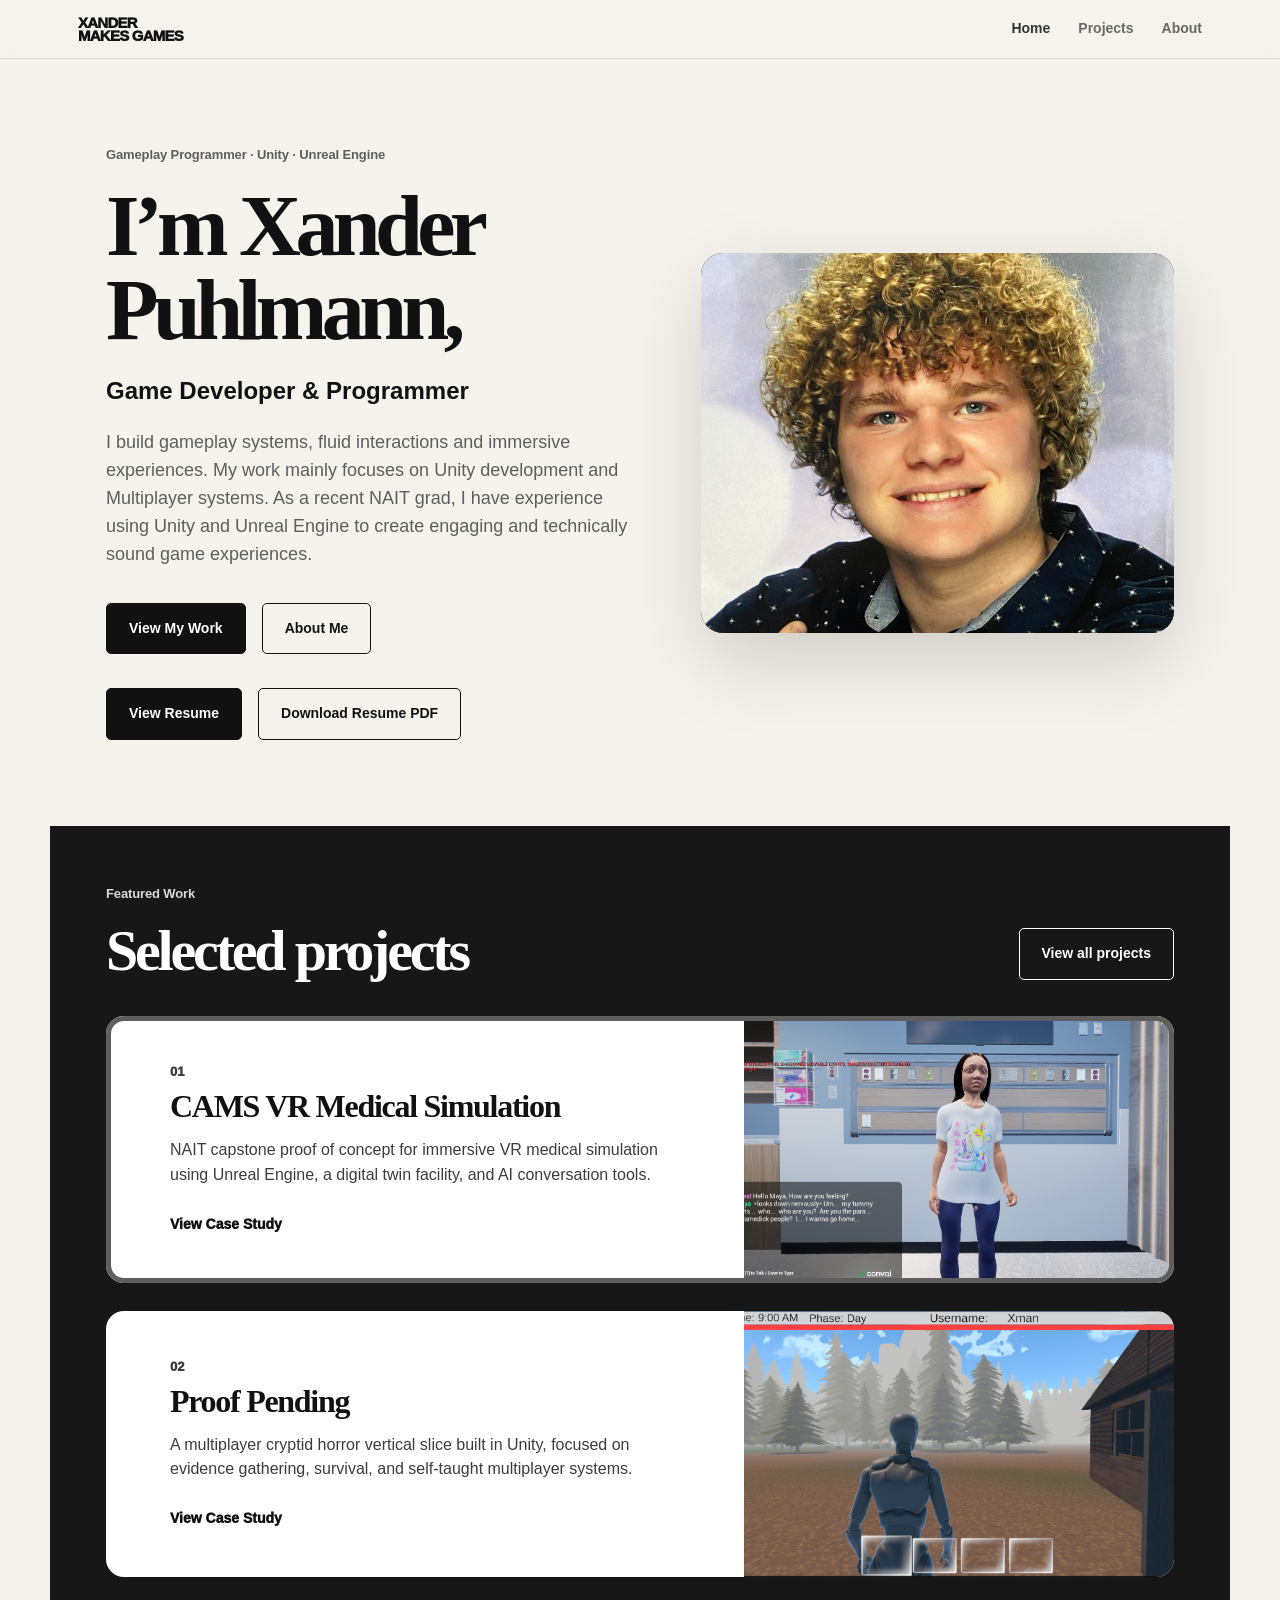
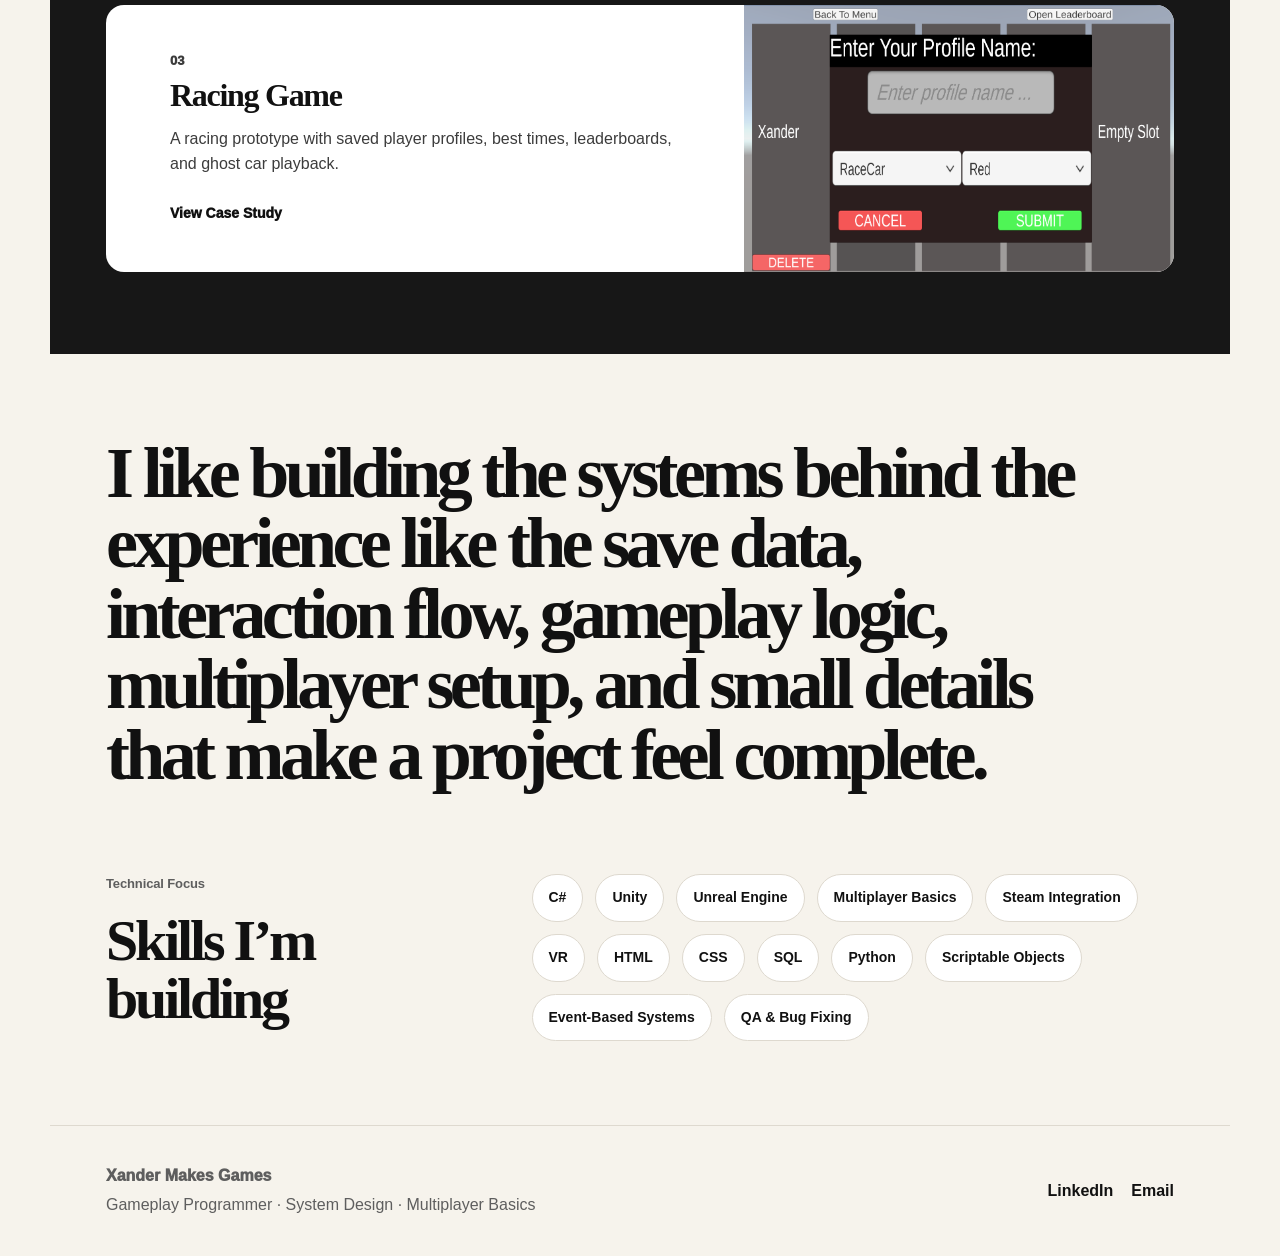
==== commit b8ba1cb9: "Fixing up words and adding pictures" ====
--- a/index.html
+++ b/index.html
@@ -2,11 +2,29 @@
 <section class="hero">
   <div class="hero-copy">
     <p class="eyebrow">Gameplay Programmer · Unity · Unreal Engine</p>
-    <h1>I’m Xander Puhlmann, a game developer and programmer.</h1>
-    <p>I build gameplay systems, prototypes, and worlds. My work focuses on Unity, Unreal Engine, VR, save systems, multiplayer foundations, and turning game ideas into playable experiences.</p>
+    <h1>I’m Xander Puhlmann,</h1>
+    <h2>Game Developer & Programmer</h2>
+    <p>I build gameplay systems, fluid interactions and immersive experiences. My work mainly focuses on Unity development and Multiplayer systems. As a recent NAIT grad, I have experience using Unity and Unreal Engine to create engaging and technically sound game experiences.</p>
     <div class="button-row"><a class="button primary" href="projects.html">View My Work</a><a class="button secondary" href="about.html">About Me</a></div>
+
+<div class="button-row">
+    <a href="resume.pdf"
+       class="button primary"
+       target="_blank"
+       rel="noopener noreferrer">
+       View Resume
+    </a>
+
+    <a href="resume.pdf"
+       class="button secondary"
+       download>
+       Download Resume PDF
+    </a>
+</div>
+
+
   </div>
-  <div class="hero-image"><img src="images/portrait-placeholder.svg" alt="Portrait placeholder"/></div>
+  <div class="hero-image"><img src="images/XanderProfilePicture.jpg" alt="Portrait placeholder" width="293" height="365"/></div>
 </section>
 
 <section class="feature-section dark-section">
@@ -18,7 +36,10 @@
   </div>
 </section>
 
-<section class="statement-section"><p>I like building the systems behind the experience: the save data, interaction flow, gameplay logic, multiplayer setup, and small details that make a project feel complete.</p></section>
+<section class="statement-section"><p>I like building the systems behind the experience like the save data, interaction flow, gameplay logic, multiplayer setup, and small details that make a project feel complete.</p></section>
 
-<section class="skills-preview"><div><p class="eyebrow">Technical Focus</p><h2>Skills I’m building</h2></div><div class="skill-pills"><span>C#</span><span>Unity</span><span>Unreal Engine</span><span>VR</span><span>HTML</span><span>CSS</span><span>SQL</span><span>Python</span><span>Scriptable Objects</span><span>Event-Based Systems</span><span>QA & Bug Fixing</span><span>Multiplayer Basics</span><span>Steam Integration</span></div></section>
-</main><footer class="site-footer"><div><p class="footer-title">Xander Makes Games</p><p>Gameplay Programmer · Unity · Unreal Engine · VR</p></div><div class="footer-links"><a href="#">GitHub</a><a href="#">LinkedIn</a><a href="#">Itch.io</a><a href="mailto:your-email@example.com">Email</a></div></footer><script src="script.js"></script></body></html>+<section class="skills-preview"><div><p class="eyebrow">Technical Focus</p><h2>Skills I’m building</h2></div><div class="skill-pills"><span>C#</span><span>Unity</span><span>Unreal Engine</span><span>Multiplayer Basics</span><span>Steam Integration</span><span>VR</span><span>HTML</span><span>CSS</span><span>SQL</span><span>Python</span><span>Scriptable Objects</span><span>Event-Based Systems</span><span>QA & Bug Fixing</span></div></section>
+
+</main><footer class="site-footer"><div><p class="footer-title">Xander Makes Games</p><p>Gameplay Programmer · System Design · Multiplayer Basics</p></div><div class="footer-links">
+<a href="https://www.linkedin.com/in/xander-puhlmann-b79342382/" target="_blank" rel="noopener noreferrer">LinkedIn</a>
+<a href="mailto:xpuhl24@gmail.com">Email</a></div></footer><script src="script.js"></script></body></html>
--- a/styles.css
+++ b/styles.css
@@ -1 +1 @@
-*{box-sizing:border-box}:root{--cream:#f6f3ec;--paper:#fff;--ink:#111;--charcoal:#171717;--muted:#5e5e5e;--border:#ded9cf;--blue:#176dff;--radius:18px;--max:1180px}html{scroll-behavior:smooth}body{margin:0;background:var(--cream);color:var(--ink);font-family:Inter,Arial,Helvetica,sans-serif;line-height:1.55}a{color:inherit;text-decoration:none}img{max-width:100%}.site-header{background:rgba(246,243,236,.92);border-bottom:1px solid var(--border);position:sticky;top:0;z-index:20;backdrop-filter:blur(12px)}.nav{max-width:var(--max);margin:0 auto;padding:16px 28px;display:flex;align-items:center;justify-content:space-between}.brand{display:inline-flex;flex-direction:column;font-weight:950;line-height:.88;letter-spacing:-.05em;font-size:15px}.nav-links{display:flex;align-items:center;gap:28px;font-size:14px;font-weight:800}.nav-links a{color:#333;opacity:.72}.nav-links a:hover,.nav-links a.active{opacity:1}.nav-toggle{display:none;border:1px solid var(--border);background:var(--paper);border-radius:10px;padding:7px 10px}main{max-width:var(--max);margin:0 auto}.hero{min-height:620px;display:grid;grid-template-columns:1.05fr .95fr;gap:72px;align-items:center;padding:86px 56px}.eyebrow{font-size:13px;font-weight:900;color:var(--muted);margin:0 0 18px;letter-spacing:-.01em}.eyebrow.light{color:#d9d9d9}.hero h1,.page-hero h1,.project-hero h1,.statement-section p{font-family:Georgia,'Times New Roman',serif;font-weight:800;letter-spacing:-.065em;line-height:.98;margin:0}.hero h1{font-size:clamp(48px,7vw,86px);max-width:640px}.hero-copy p:not(.eyebrow),.page-hero p,.project-hero p{color:var(--muted);font-size:18px;max-width:680px}.hero-image{border-radius:22px;overflow:hidden;background:var(--charcoal);box-shadow:0 28px 80px rgba(0,0,0,.16)}.hero-image img{width:100%;min-height:380px;object-fit:cover;display:block}.button-row{display:flex;gap:16px;flex-wrap:wrap;margin-top:34px}.button{display:inline-flex;align-items:center;justify-content:center;border-radius:5px;padding:14px 22px;font-size:14px;font-weight:900;border:1px solid var(--ink);transition:transform .2s ease}.button:hover{transform:translateY(-2px)}.button.primary{background:var(--ink);color:var(--paper)}.button.secondary{background:transparent;color:var(--ink)}.button.light-outline{color:var(--paper);border-color:var(--paper)}.dark-section{background:var(--charcoal);color:var(--paper);padding:58px 56px 82px}.section-heading{display:flex;align-items:end;justify-content:space-between;gap:24px;margin-bottom:36px}.section-heading h2,.skills-preview h2,.about-content h2{font-family:Georgia,'Times New Roman',serif;font-size:clamp(34px,5vw,58px);line-height:1;letter-spacing:-.055em;margin:0}.featured-list{display:grid;gap:28px}.featured-card{display:grid;grid-template-columns:1fr 430px;background:var(--paper);color:var(--ink);border-radius:18px;overflow:hidden;min-height:260px}.featured-card.featured-border{outline:5px solid var(--blue);outline-offset:-5px}.featured-copy{padding:46px 64px}.project-index{color:var(--blue);font-weight:950;font-size:13px;margin:0 0 8px}.featured-copy h3{font-family:Georgia,'Times New Roman',serif;font-size:32px;line-height:1;letter-spacing:-.04em;margin:0 0 14px}.featured-copy p{color:#3c3c3c;max-width:540px}.featured-copy a{display:inline-block;margin-top:10px;font-weight:950;font-size:14px}.featured-card img{width:100%;height:100%;min-height:260px;object-fit:cover}.statement-section{padding:84px 56px}.statement-section p{font-size:clamp(34px,6vw,72px);max-width:1040px}.skills-preview{padding:0 56px 84px;display:grid;grid-template-columns:.75fr 1.25fr;gap:40px}.skill-pills{display:flex;flex-wrap:wrap;gap:12px}.skill-pills span{border:1px solid var(--border);background:var(--paper);padding:12px 16px;border-radius:999px;font-weight:850;font-size:14px}.skill-pills.compact span{padding:10px 14px}.page-hero,.project-hero{padding:78px 56px 46px;border-bottom:1px solid var(--border)}.page-hero h1,.project-hero h1{font-size:clamp(46px,7vw,84px);max-width:950px}.project-grid{padding:54px 56px 86px;display:grid;grid-template-columns:repeat(2,1fr);gap:28px}.project-card{background:var(--paper);border:1px solid var(--border);border-radius:18px;overflow:hidden;transition:transform .2s ease,box-shadow .2s ease}.project-card:hover{transform:translateY(-5px);box-shadow:0 24px 70px rgba(0,0,0,.1)}.project-card img{width:100%;height:300px;object-fit:cover;display:block}.project-card div{padding:28px}.project-card p{color:var(--muted);font-size:13px;font-weight:900;margin:0 0 10px}.project-card h2{font-family:Georgia,'Times New Roman',serif;font-size:34px;line-height:1;letter-spacing:-.045em;margin:0 0 20px}.project-card span{font-size:14px;font-weight:950}.about-layout{padding:58px 56px 88px;display:grid;grid-template-columns:420px 1fr;gap:56px}.about-image{border-radius:22px;overflow:hidden;background:var(--charcoal);align-self:start}.about-image img{width:100%;display:block}.about-content>p{color:var(--muted);font-size:18px}.info-card{background:var(--paper);border:1px solid var(--border);border-radius:18px;padding:28px;margin-top:22px}.info-card h3{font-family:Georgia,'Times New Roman',serif;font-size:28px;margin:0 0 8px}.info-card p{color:var(--muted)}.case-study{padding:58px 56px 88px}.case-gallery{display:grid;grid-template-columns:repeat(2,1fr);gap:22px;margin-bottom:28px}.case-gallery img{width:100%;height:380px;object-fit:cover;border-radius:20px;border:1px solid var(--border);background:var(--paper)}.case-intro{background:var(--paper);border:1px solid var(--border);border-radius:20px;padding:34px;margin-bottom:22px}.case-intro h2,.case-grid h3{font-family:Georgia,'Times New Roman',serif;letter-spacing:-.04em;margin-top:0}.case-intro h2{font-size:38px}.case-intro p,.case-grid p{color:var(--muted)}.case-grid{display:grid;grid-template-columns:repeat(2,1fr);gap:22px}.case-grid article{background:var(--paper);border:1px solid var(--border);border-radius:20px;padding:28px}.case-grid h3{font-size:28px}.site-footer{max-width:var(--max);margin:0 auto;padding:34px 56px;border-top:1px solid var(--border);display:flex;justify-content:space-between;gap:24px;align-items:center}.footer-title{font-weight:950;color:var(--ink);margin:0}.site-footer p{color:var(--muted);margin:4px 0}.footer-links{display:flex;gap:18px;flex-wrap:wrap;font-weight:850}@media (max-width:900px){.nav-toggle{display:block}.nav-links{display:none;position:absolute;right:24px;top:64px;width:190px;flex-direction:column;align-items:flex-start;background:var(--paper);border:1px solid var(--border);border-radius:14px;padding:16px;box-shadow:0 18px 60px rgba(0,0,0,.12)}.nav-links.open{display:flex}.hero,.featured-card,.skills-preview,.project-grid,.about-layout,.case-gallery,.case-grid{grid-template-columns:1fr}.hero,.dark-section,.statement-section,.skills-preview,.page-hero,.project-hero,.project-grid,.about-layout,.case-study,.site-footer{padding-left:24px;padding-right:24px}.hero{gap:34px;padding-top:52px}.hero h1{font-size:clamp(44px,12vw,66px)}.section-heading,.site-footer{align-items:flex-start;flex-direction:column}.featured-copy{padding:32px}.project-card img,.case-gallery img{height:250px}}+*{box-sizing:border-box}:root{--cream:#f6f3ec;--paper:#fff;--ink:#111;--charcoal:#171717;--muted:#5e5e5e;--border:#ded9cf;--blue:#176dff;--radius:18px;--max:1180px}html{scroll-behavior:smooth}body{margin:0;background:var(--cream);color:var(--ink);font-family:Inter,Arial,Helvetica,sans-serif;line-height:1.55}a{color:inherit;text-decoration:none}img{max-width:100%}.site-header{background:rgba(246,243,236,.92);border-bottom:1px solid var(--border);position:sticky;top:0;z-index:20;backdrop-filter:blur(12px)}.nav{max-width:var(--max);margin:0 auto;padding:16px 28px;display:flex;align-items:center;justify-content:space-between}.brand{display:inline-flex;flex-direction:column;font-weight:950;line-height:.88;letter-spacing:-.05em;font-size:15px}.nav-links{display:flex;align-items:center;gap:28px;font-size:14px;font-weight:800}.nav-links a{color:#333;opacity:.72}.nav-links a:hover,.nav-links a.active{opacity:1}.nav-toggle{display:none;border:1px solid var(--border);background:var(--paper);border-radius:10px;padding:7px 10px}main{max-width:var(--max);margin:0 auto}.hero{min-height:620px;display:grid;grid-template-columns:1.05fr .95fr;gap:72px;align-items:center;padding:86px 56px}.eyebrow{font-size:13px;font-weight:900;color:var(--muted);margin:0 0 18px;letter-spacing:-.01em}.eyebrow.light{color:#d9d9d9}.hero h1,.page-hero h1,.project-hero h1,.statement-section p{font-family:Georgia,'Times New Roman',serif;font-weight:800;letter-spacing:-.065em;line-height:.98;margin:0}.hero h1{font-size:clamp(48px,7vw,86px);max-width:640px}.hero-copy p:not(.eyebrow),.page-hero p,.project-hero p{color:var(--muted);font-size:18px;max-width:680px}.hero-image{border-radius:22px;overflow:hidden;background:var(--charcoal);box-shadow:0 28px 80px rgba(0,0,0,.16)}.hero-image img{width:100%;min-height:380px;object-fit:cover;display:block}.button-row{display:flex;gap:16px;flex-wrap:wrap;margin-top:34px}.button{display:inline-flex;align-items:center;justify-content:center;border-radius:5px;padding:14px 22px;font-size:14px;font-weight:900;border:1px solid var(--ink);transition:transform .2s ease}.button:hover{transform:translateY(-2px)}.button.primary{background:var(--ink);color:var(--paper)}.button.secondary{background:transparent;color:var(--ink)}.button.light-outline{color:var(--paper);border-color:var(--paper)}.dark-section{background:var(--charcoal);color:var(--paper);padding:58px 56px 82px}.section-heading{display:flex;align-items:end;justify-content:space-between;gap:24px;margin-bottom:36px}.section-heading h2,.skills-preview h2,.about-content h2{font-family:Georgia,'Times New Roman',serif;font-size:clamp(34px,5vw,58px);line-height:1;letter-spacing:-.055em;margin:0}.featured-list{display:grid;gap:28px}.featured-card{display:grid;grid-template-columns:1fr 430px;background:var(--paper);color:var(--ink);border-radius:18px;overflow:hidden;min-height:260px}.featured-card.featured-border{outline:5px solid var(--muted);outline-offset:-5px}.featured-copy{padding:46px 64px}.project-index{color:var(--blue);font-weight:950;font-size:13px;margin:0 0 8px}.featured-copy h3{font-family:Georgia,'Times New Roman',serif;font-size:32px;line-height:1;letter-spacing:-.04em;margin:0 0 14px}.featured-copy p{color:#3c3c3c;max-width:540px}.featured-copy a{display:inline-block;margin-top:10px;font-weight:950;font-size:14px}.featured-card img{width:100%;height:100%;min-height:260px;object-fit:cover}.statement-section{padding:84px 56px}.statement-section p{font-size:clamp(34px,6vw,72px);max-width:1040px}.skills-preview{padding:0 56px 84px;display:grid;grid-template-columns:.75fr 1.25fr;gap:40px}.skill-pills{display:flex;flex-wrap:wrap;gap:12px}.skill-pills span{border:1px solid var(--border);background:var(--paper);padding:12px 16px;border-radius:999px;font-weight:850;font-size:14px}.skill-pills.compact span{padding:10px 14px}.page-hero,.project-hero{padding:78px 56px 46px;border-bottom:1px solid var(--border)}.page-hero h1,.project-hero h1{font-size:clamp(46px,7vw,84px);max-width:950px}.project-grid{padding:54px 56px 86px;display:grid;grid-template-columns:repeat(2,1fr);gap:28px}.project-card{background:var(--paper);border:1px solid var(--border);border-radius:18px;overflow:hidden;transition:transform .2s ease,box-shadow .2s ease}.project-card:hover{transform:translateY(-5px);box-shadow:0 24px 70px rgba(0,0,0,.1)}.project-card img{width:100%;height:300px;object-fit:cover;display:block}.project-card div{padding:28px}.project-card p{color:var(--muted);font-size:13px;font-weight:900;margin:0 0 10px}.project-card h2{font-family:Georgia,'Times New Roman',serif;font-size:34px;line-height:1;letter-spacing:-.045em;margin:0 0 20px}.project-card span{font-size:14px;font-weight:950}.about-layout{padding:58px 56px 88px;display:grid;grid-template-columns:420px 1fr;gap:56px}.about-image{border-radius:22px;overflow:hidden;background:var(--charcoal);align-self:start}.about-image img{width:100%;display:block}.about-content>p{color:var(--muted);font-size:18px}.info-card{background:var(--paper);border:1px solid var(--border);border-radius:18px;padding:28px;margin-top:22px}.info-card h3{font-family:Georgia,'Times New Roman',serif;font-size:28px;margin:0 0 8px}.info-card p{color:var(--muted)}.case-study{padding:58px 56px 88px}.case-gallery{display:grid;grid-template-columns:repeat(2,1fr);gap:22px;margin-bottom:28px}.case-gallery img{width:100%;height:380px;object-fit:cover;border-radius:20px;border:1px solid var(--border);background:var(--paper)}.case-intro{background:var(--paper);border:1px solid var(--border);border-radius:20px;padding:34px;margin-bottom:22px}.case-intro h2,.case-grid h3{font-family:Georgia,'Times New Roman',serif;letter-spacing:-.04em;margin-top:0}.case-intro h2{font-size:38px}.case-intro p,.case-grid p{color:var(--muted)}.case-grid{display:grid;grid-template-columns:repeat(2,1fr);gap:22px}.case-grid article{background:var(--paper);border:1px solid var(--border);border-radius:20px;padding:28px}.case-grid h3{font-size:28px}.site-footer{max-width:var(--max);margin:0 auto;padding:34px 56px;border-top:1px solid var(--border);display:flex;justify-content:space-between;gap:24px;align-items:center}.footer-title{font-weight:950;color:var(--ink);margin:0}.site-footer p{color:var(--muted);margin:4px 0}.footer-links{display:flex;gap:18px;flex-wrap:wrap;font-weight:850}@media (max-width:900px){.nav-toggle{display:block}.nav-links{display:none;position:absolute;right:24px;top:64px;width:190px;flex-direction:column;align-items:flex-start;background:var(--paper);border:1px solid var(--border);border-radius:14px;padding:16px;box-shadow:0 18px 60px rgba(0,0,0,.12)}.nav-links.open{display:flex}.hero,.featured-card,.skills-preview,.project-grid,.about-layout,.case-gallery,.case-grid{grid-template-columns:1fr}.hero,.dark-section,.statement-section,.skills-preview,.page-hero,.project-hero,.project-grid,.about-layout,.case-study,.site-footer{padding-left:24px;padding-right:24px}.hero{gap:34px;padding-top:52px}.hero h1{font-size:clamp(44px,12vw,66px)}.section-heading,.site-footer{align-items:flex-start;flex-direction:column}.featured-copy{padding:32px}.project-card img,.case-gallery img{height:250px}}
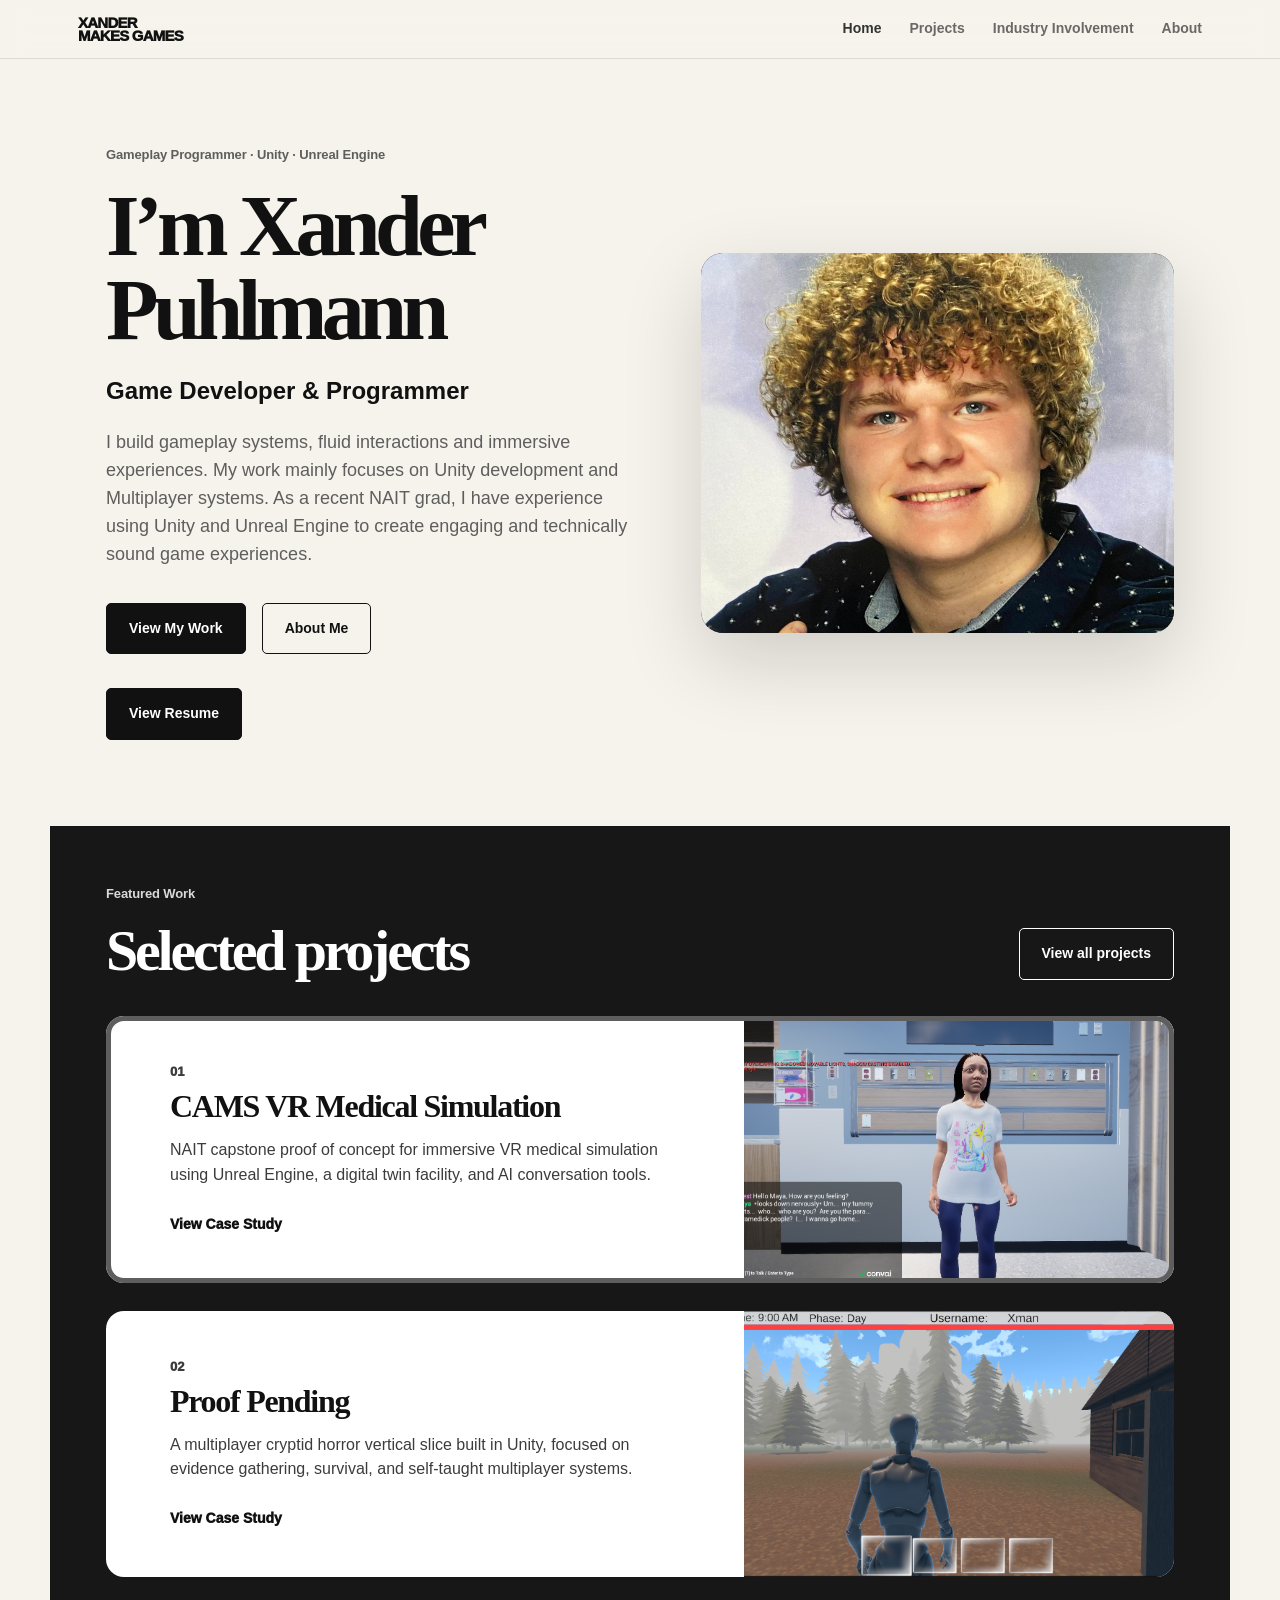
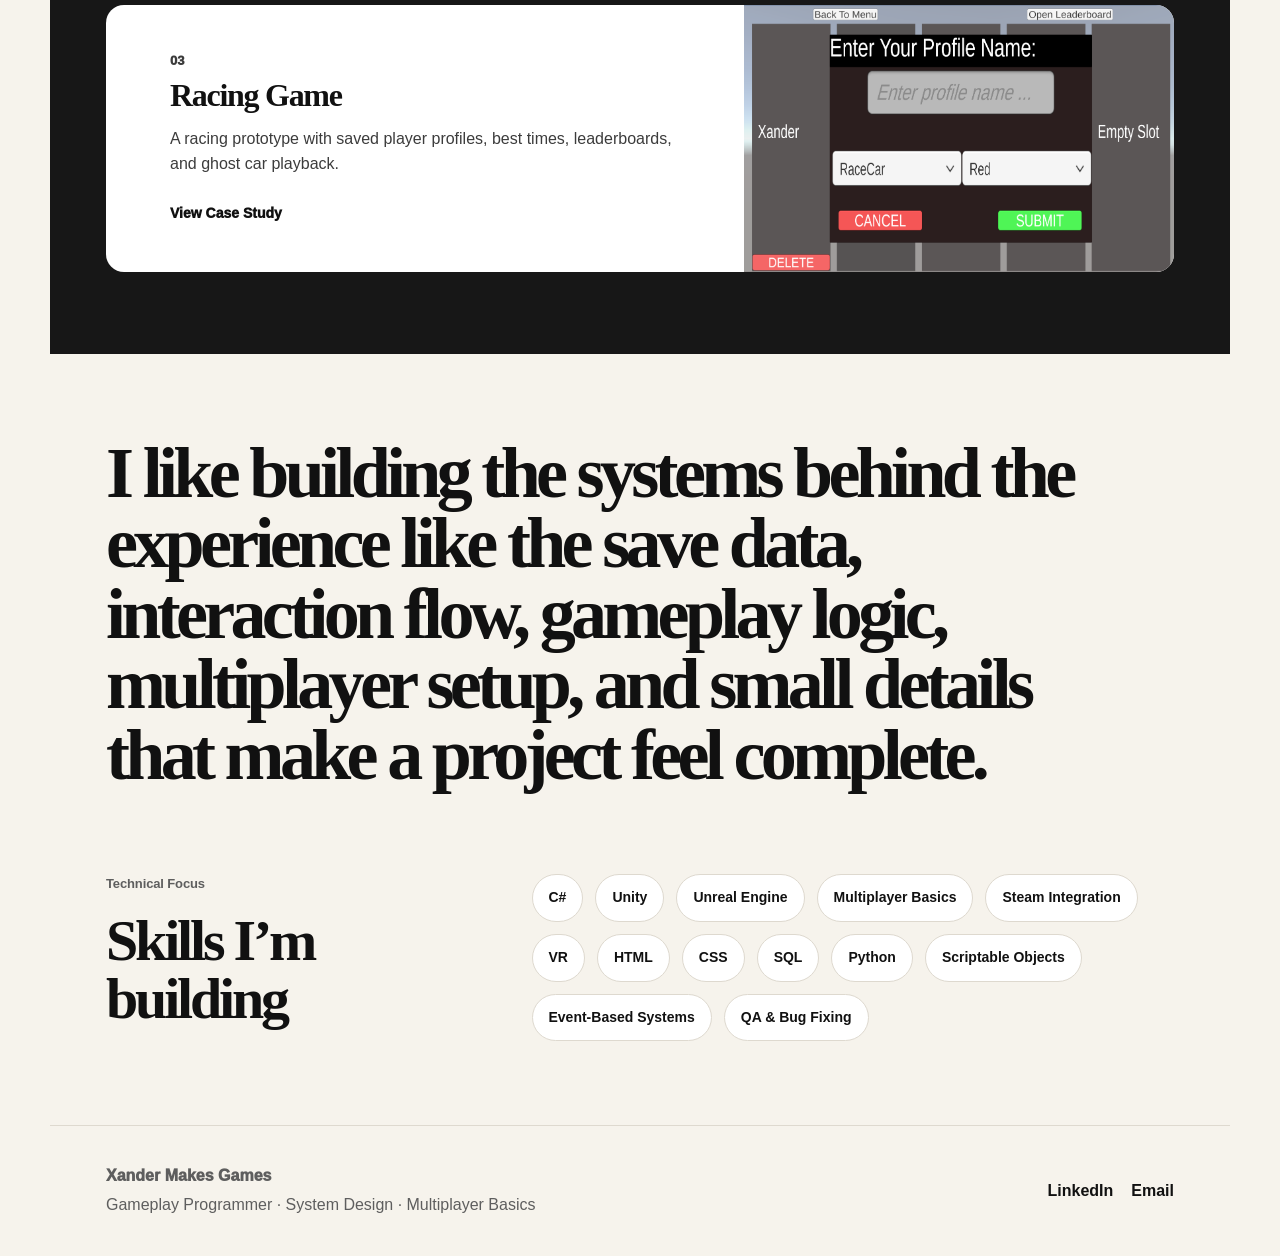
==== commit f4469534: "plijdflg" ====
--- a/index.html
+++ b/index.html
@@ -1,24 +1,18 @@
-<!DOCTYPE html><html lang="en"><head><meta charset="UTF-8"/><meta name="viewport" content="width=device-width, initial-scale=1.0"/><title>Xander Puhlmann | Game Developer Portfolio</title><meta name="description" content="Professional game programming portfolio for Xander Puhlmann."/><link rel="icon" href="images/favicon.svg" type="image/svg+xml"/><link rel="stylesheet" href="styles.css"/></head><body><header class="site-header"><nav class="nav"><a class="brand" href="index.html" class="active"><span>XANDER</span><span>MAKES GAMES</span></a><button class="nav-toggle" aria-label="Toggle navigation">☰</button><div class="nav-links"><a href="index.html" class="active">Home</a><a href="projects.html">Projects</a><a href="about.html">About</a></div></nav></header><main>
+<!DOCTYPE html><html lang="en"><head><meta charset="UTF-8"/><meta name="viewport" content="width=device-width, initial-scale=1.0"/><title>Xander Puhlmann | Game Developer Portfolio</title><meta name="description" content="Professional game programming portfolio for Xander Puhlmann."/><link rel="icon" href="images/favicon.svg" type="image/svg+xml"/><link rel="stylesheet" href="styles.css"/></head><body><header class="site-header"><nav class="nav"><a class="brand" href="index.html" class="active"><span>XANDER</span><span>MAKES GAMES</span></a><button class="nav-toggle" aria-label="Toggle navigation">☰</button><div class="nav-links"><a href="index.html" class="active">Home</a><a href="projects.html">Projects</a><a href="industry-involvement.html">Industry Involvement</a><a href="about.html">About</a></div></nav></header><main>
 <section class="hero">
   <div class="hero-copy">
     <p class="eyebrow">Gameplay Programmer · Unity · Unreal Engine</p>
-    <h1>I’m Xander Puhlmann,</h1>
+    <h1>I’m Xander Puhlmann</h1>
     <h2>Game Developer & Programmer</h2>
     <p>I build gameplay systems, fluid interactions and immersive experiences. My work mainly focuses on Unity development and Multiplayer systems. As a recent NAIT grad, I have experience using Unity and Unreal Engine to create engaging and technically sound game experiences.</p>
     <div class="button-row"><a class="button primary" href="projects.html">View My Work</a><a class="button secondary" href="about.html">About Me</a></div>
 
 <div class="button-row">
-    <a href="resume.pdf"
+    <a href="Xander_Puhlmann_Game_Programming_Resume_2026.pdf"
        class="button primary"
        target="_blank"
        rel="noopener noreferrer">
        View Resume
-    </a>
-
-    <a href="resume.pdf"
-       class="button secondary"
-       download>
-       Download Resume PDF
     </a>
 </div>
 
